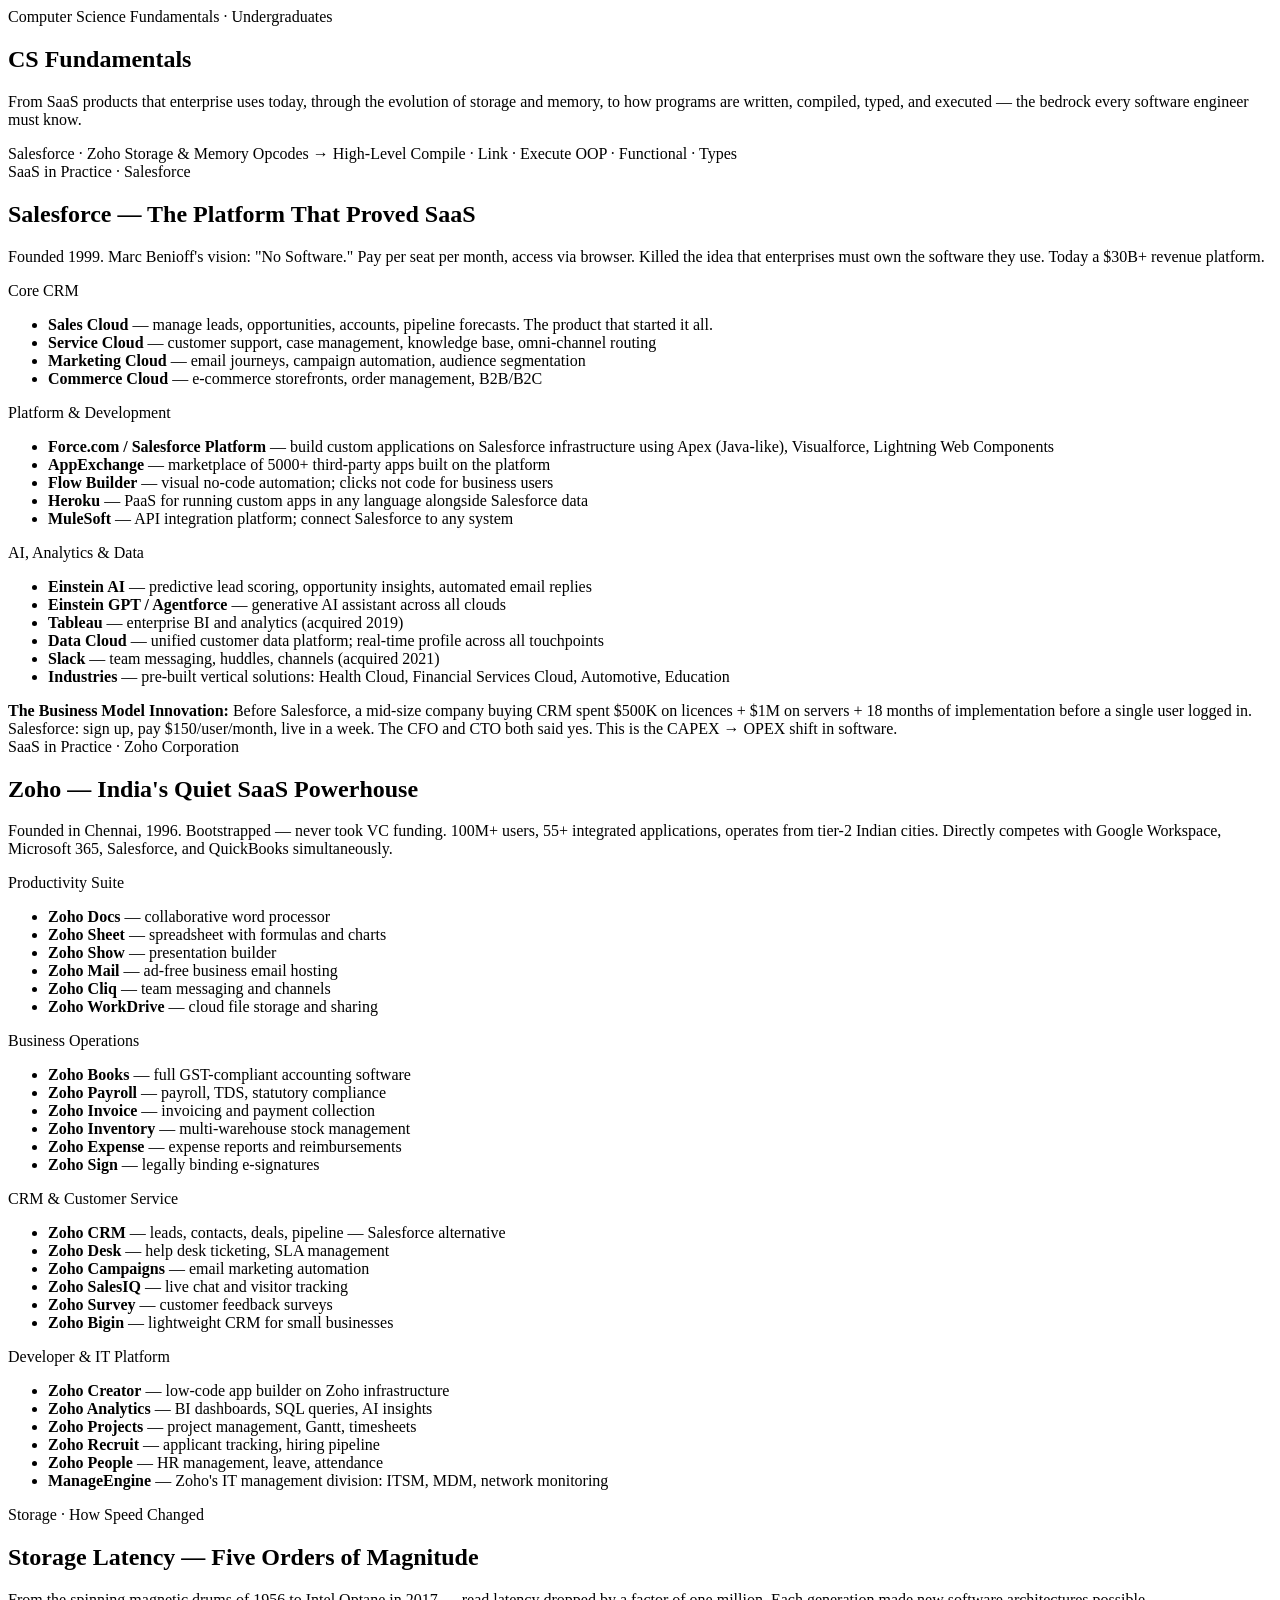
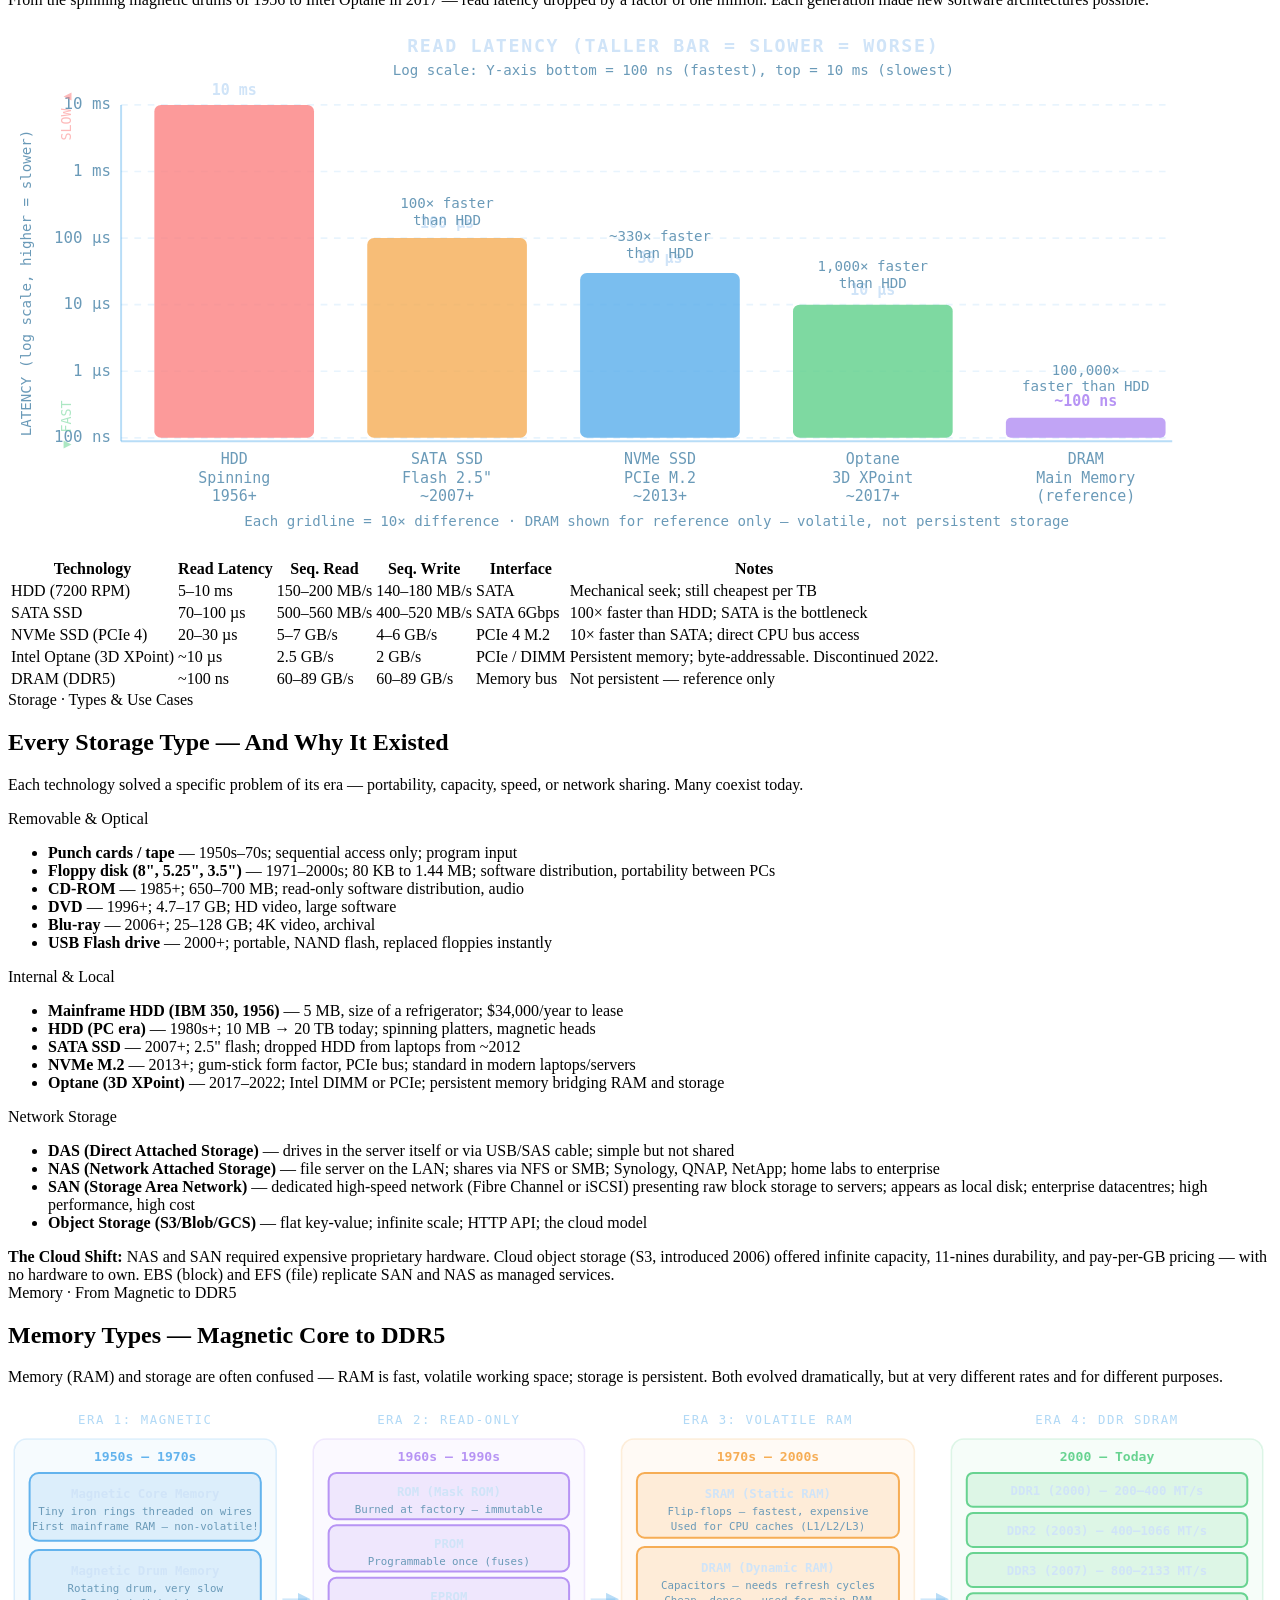
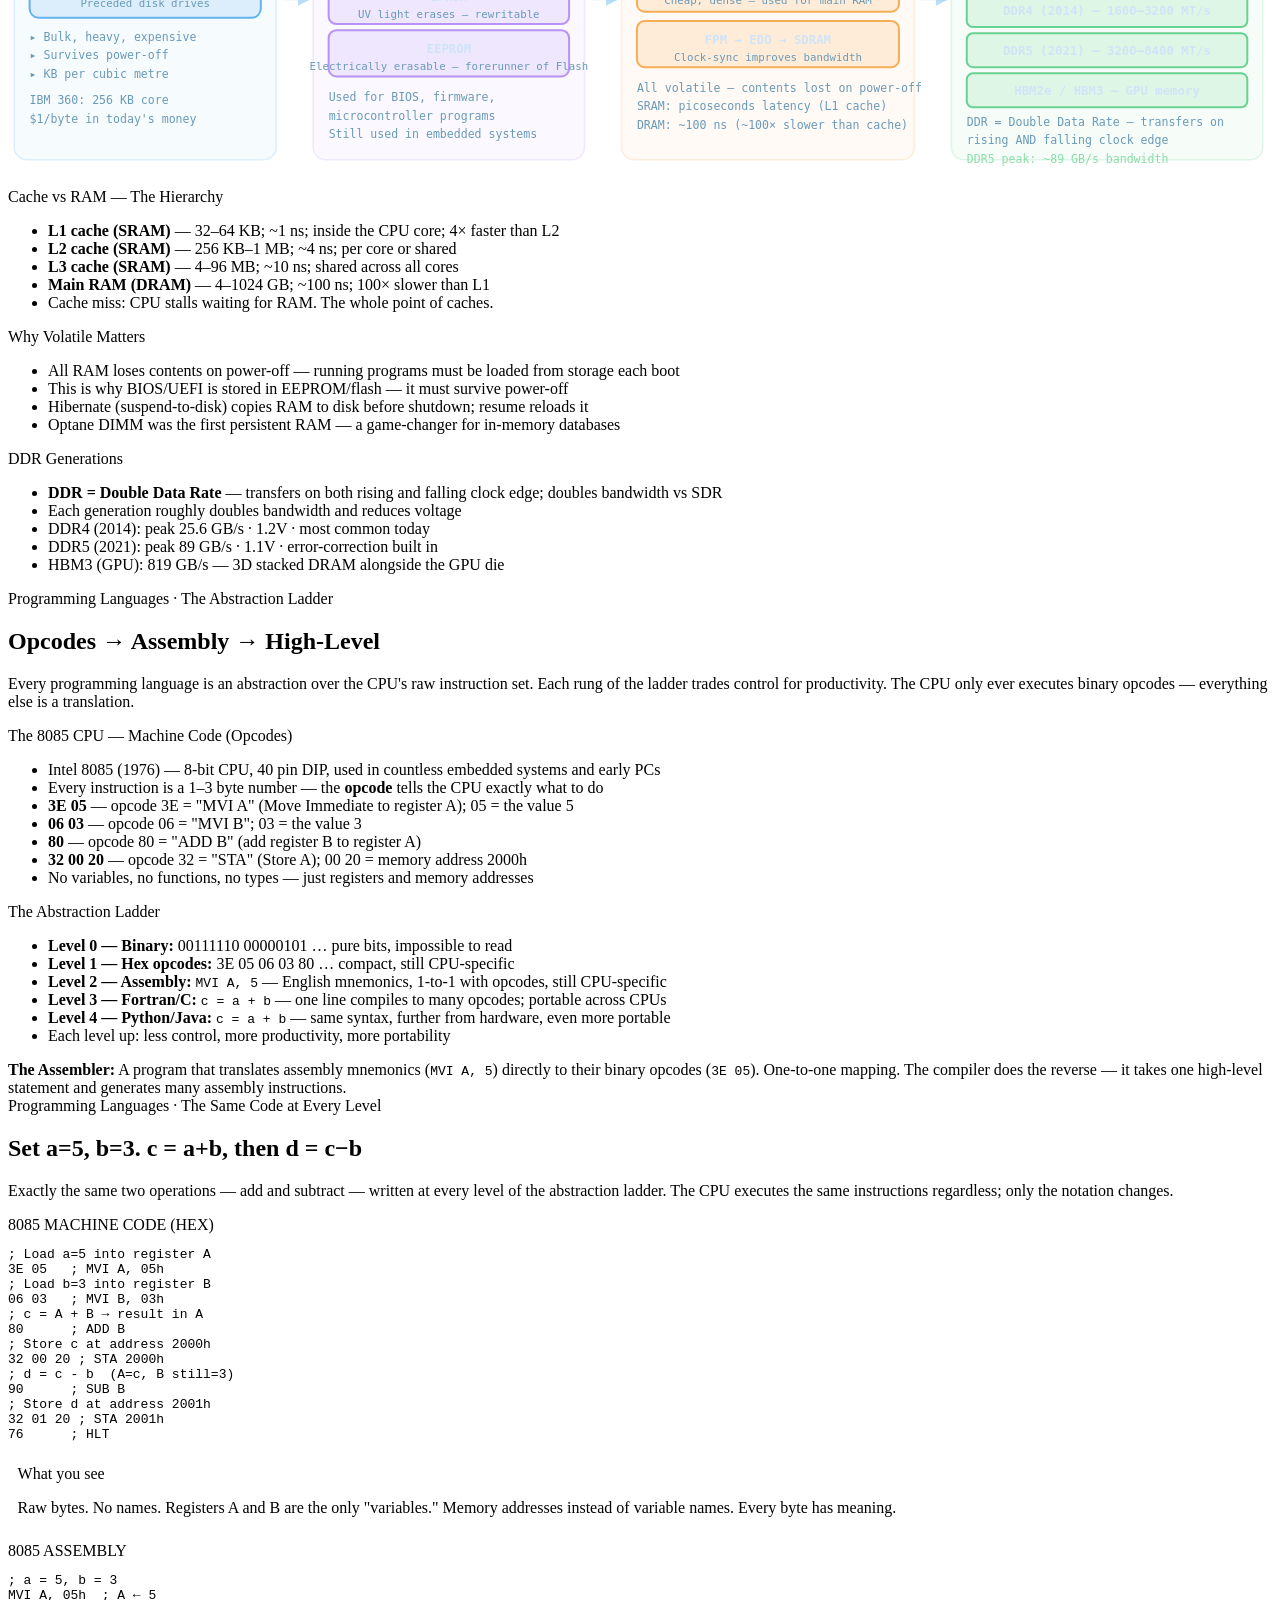
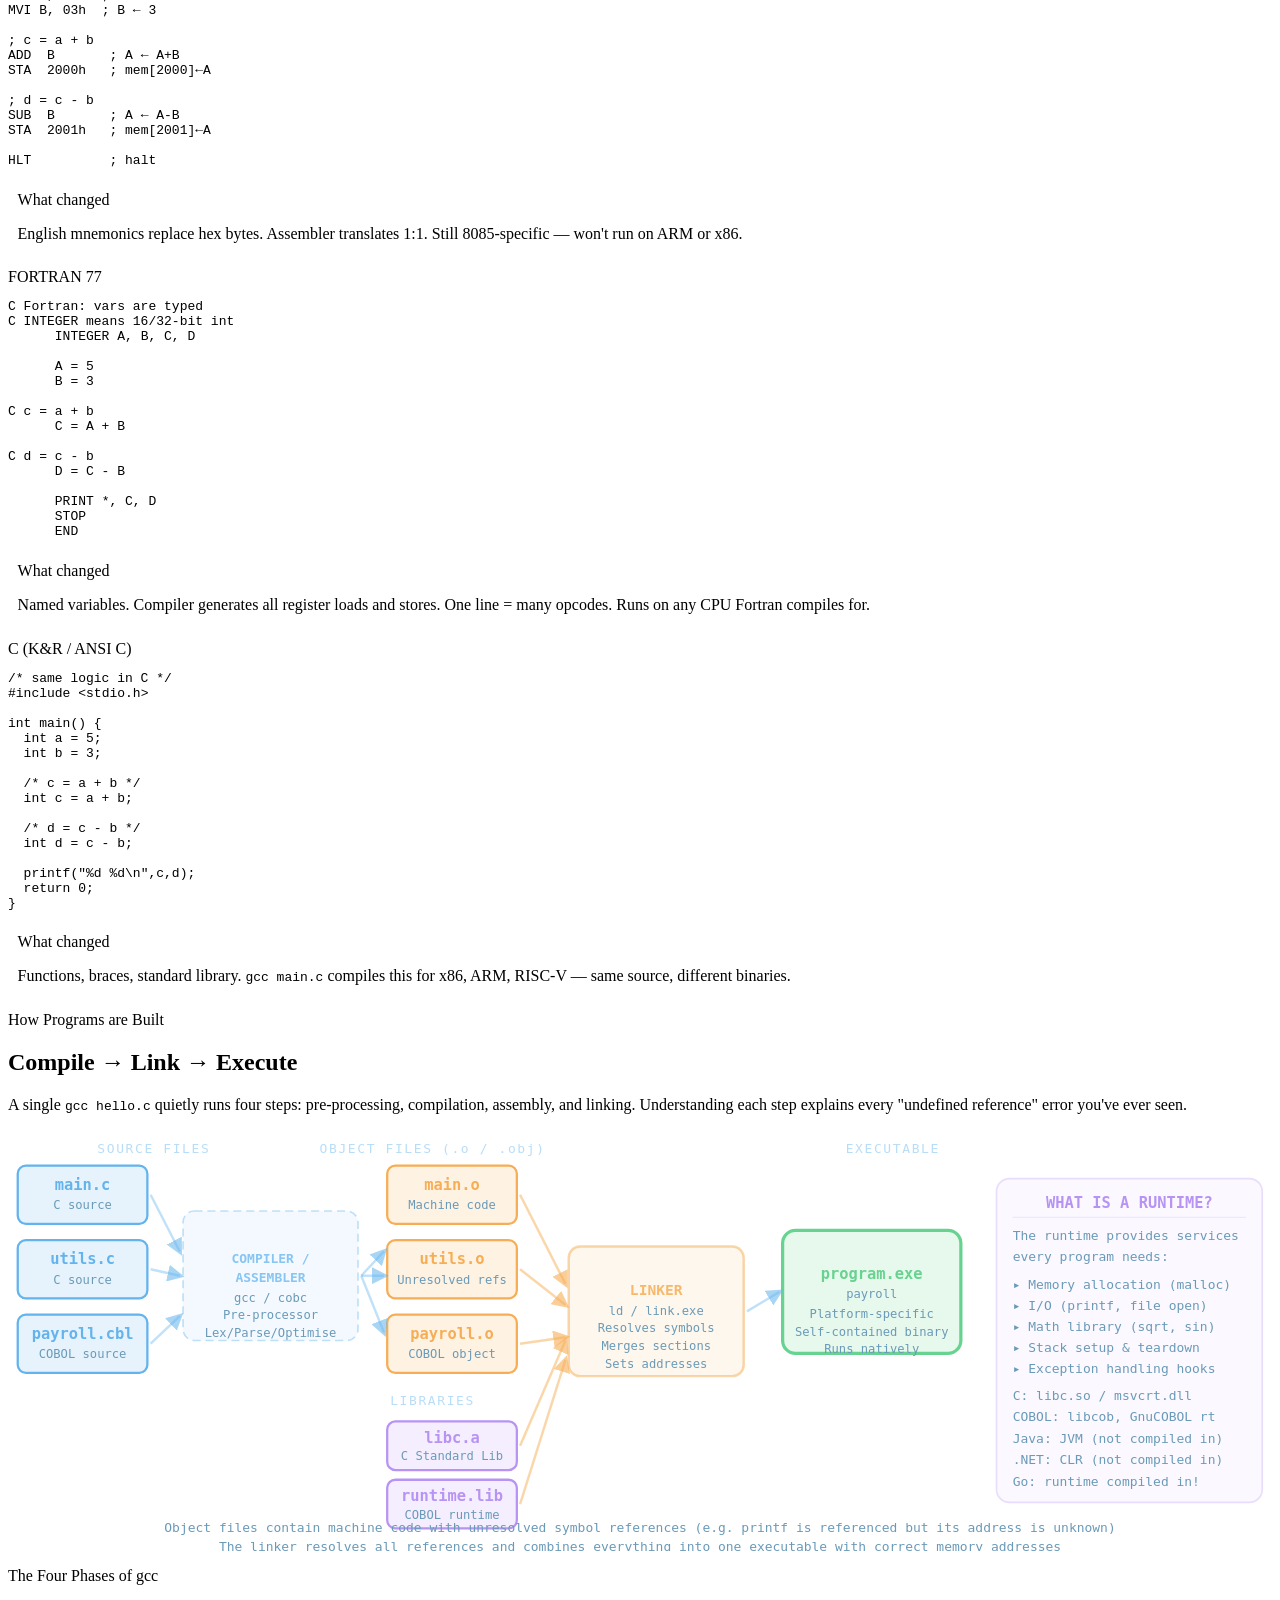
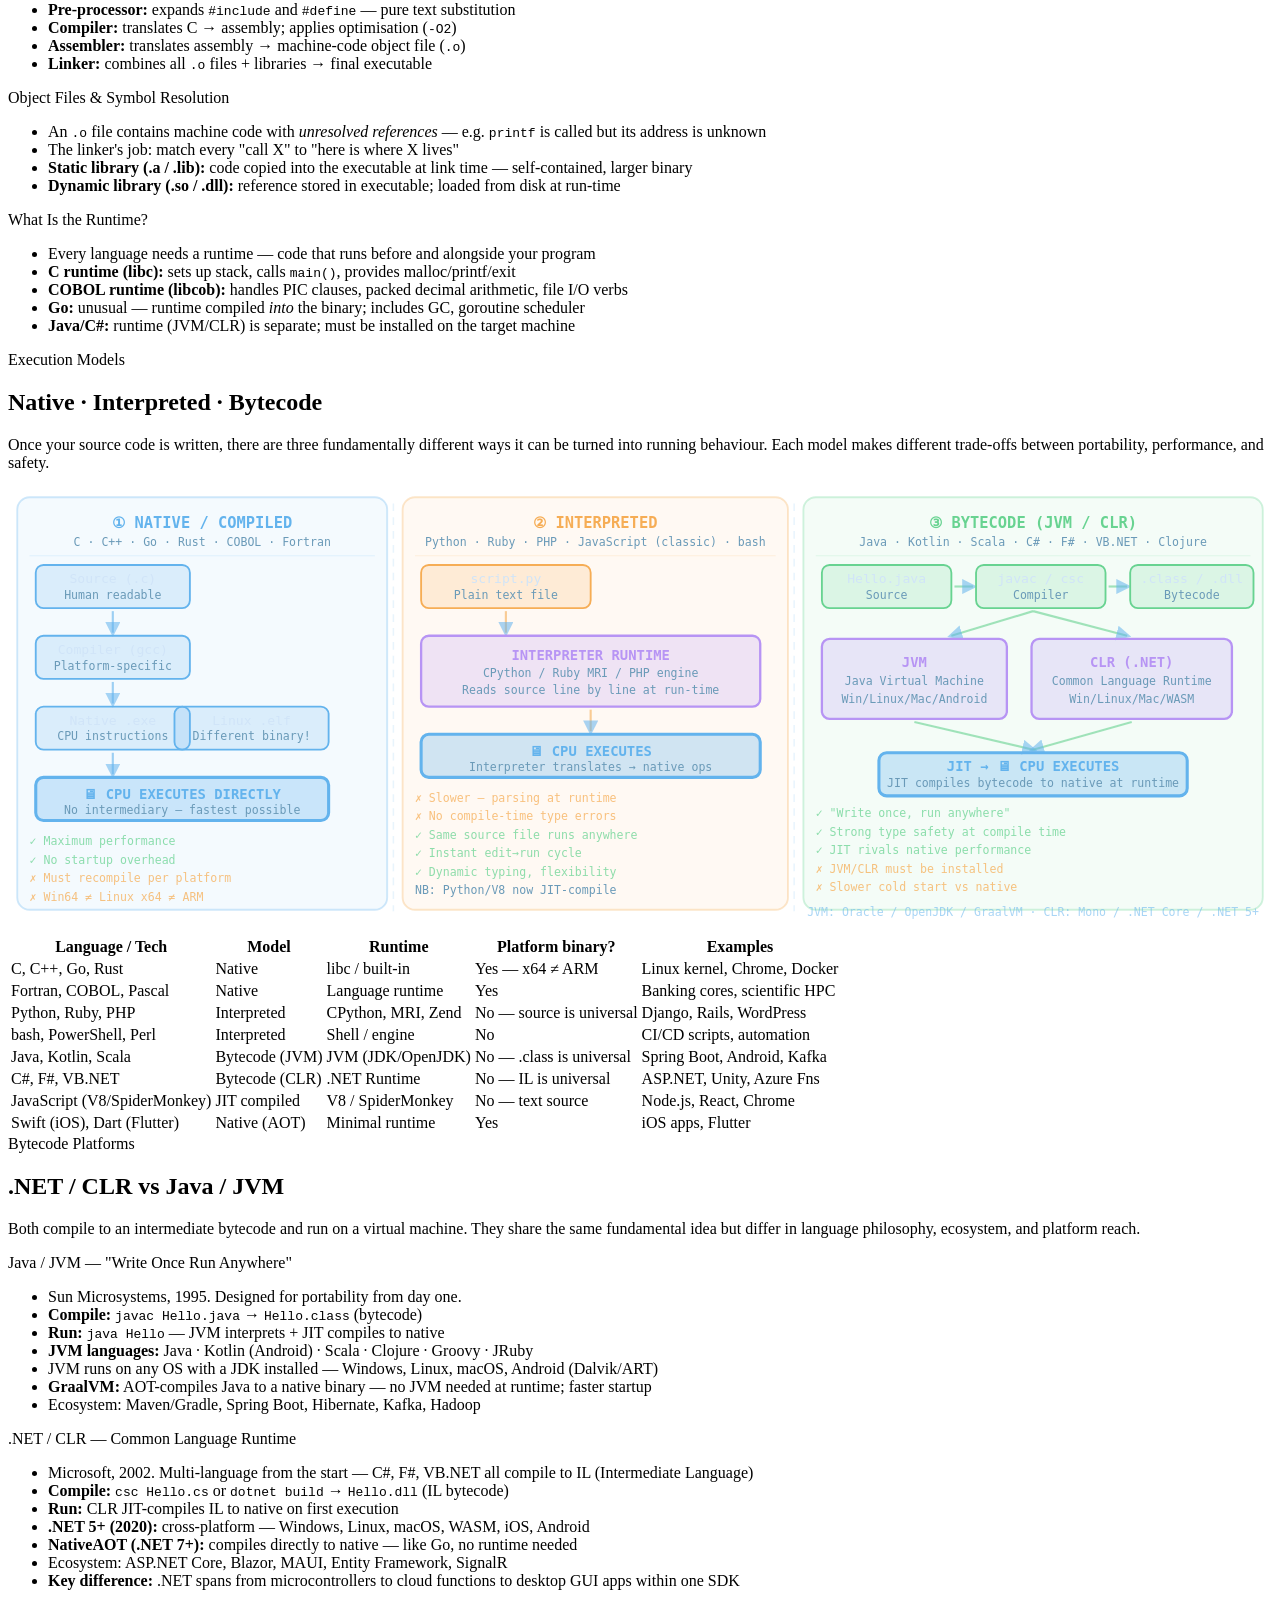
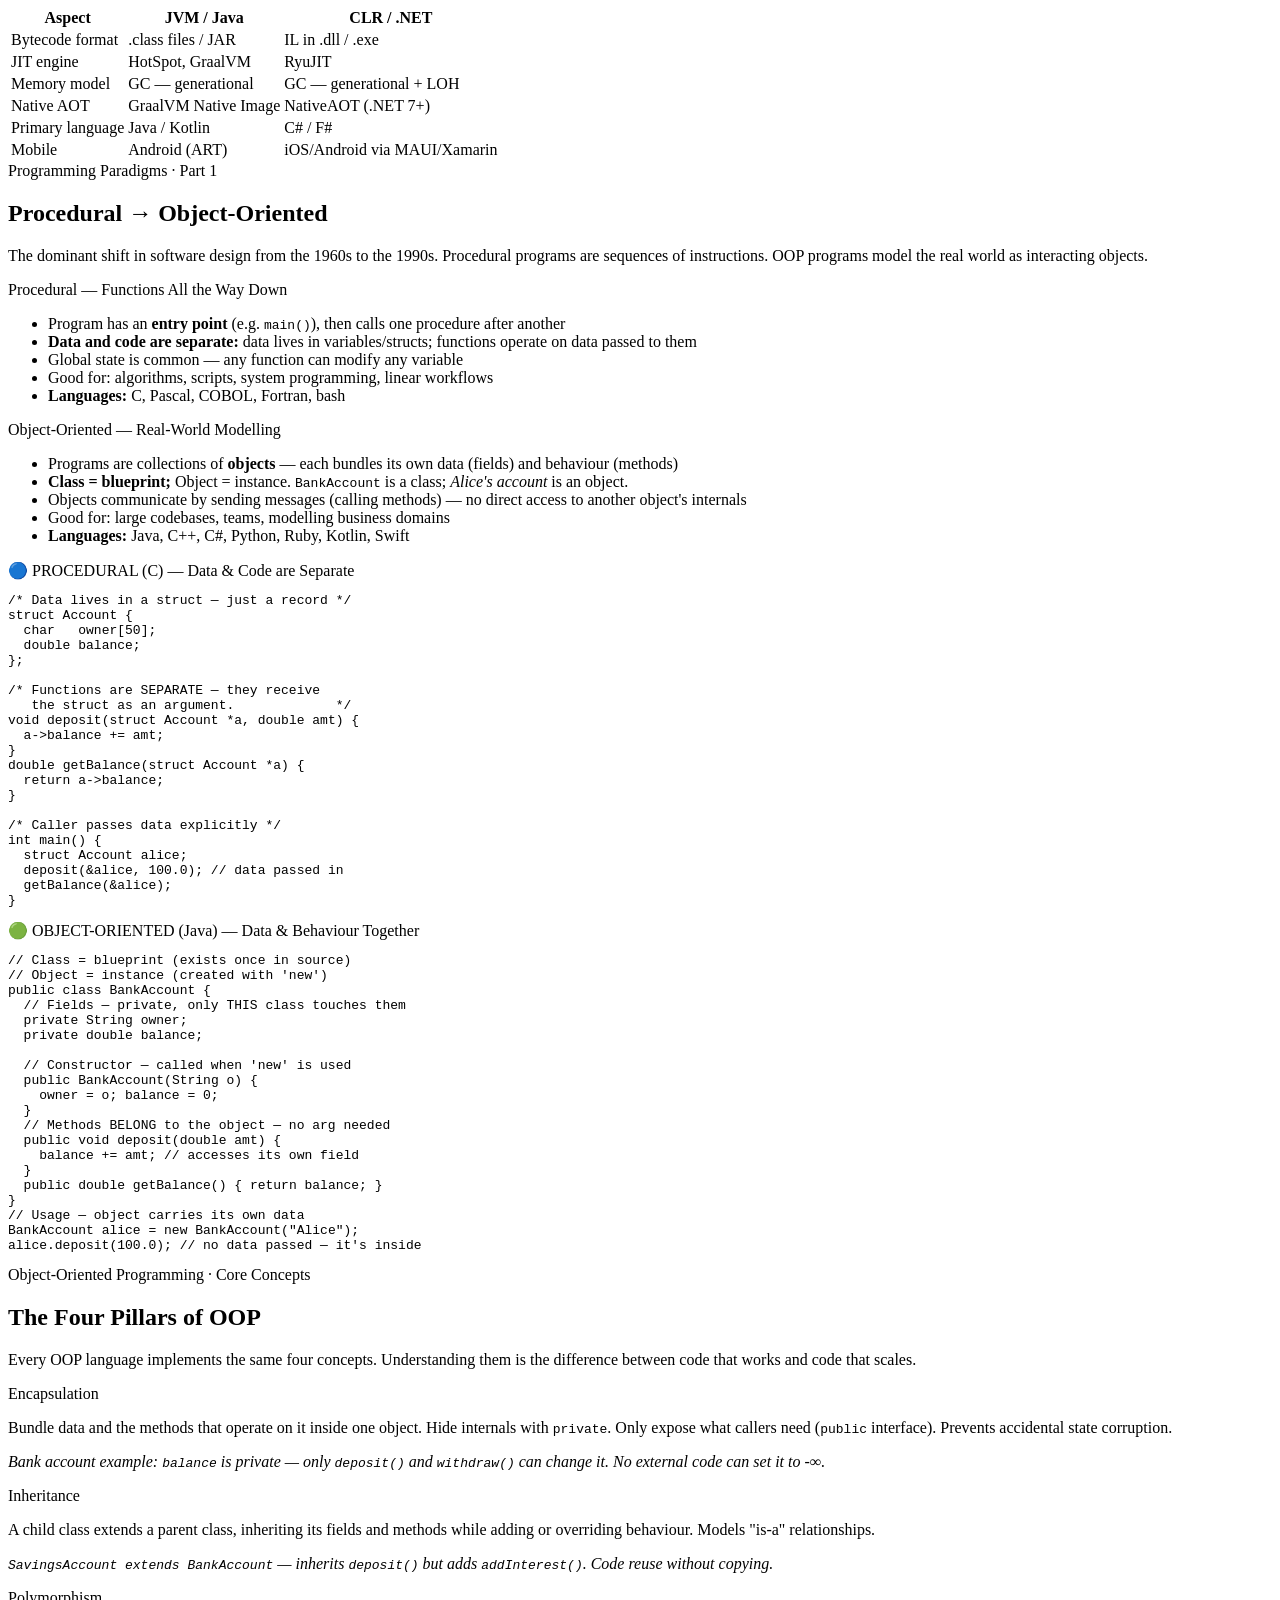
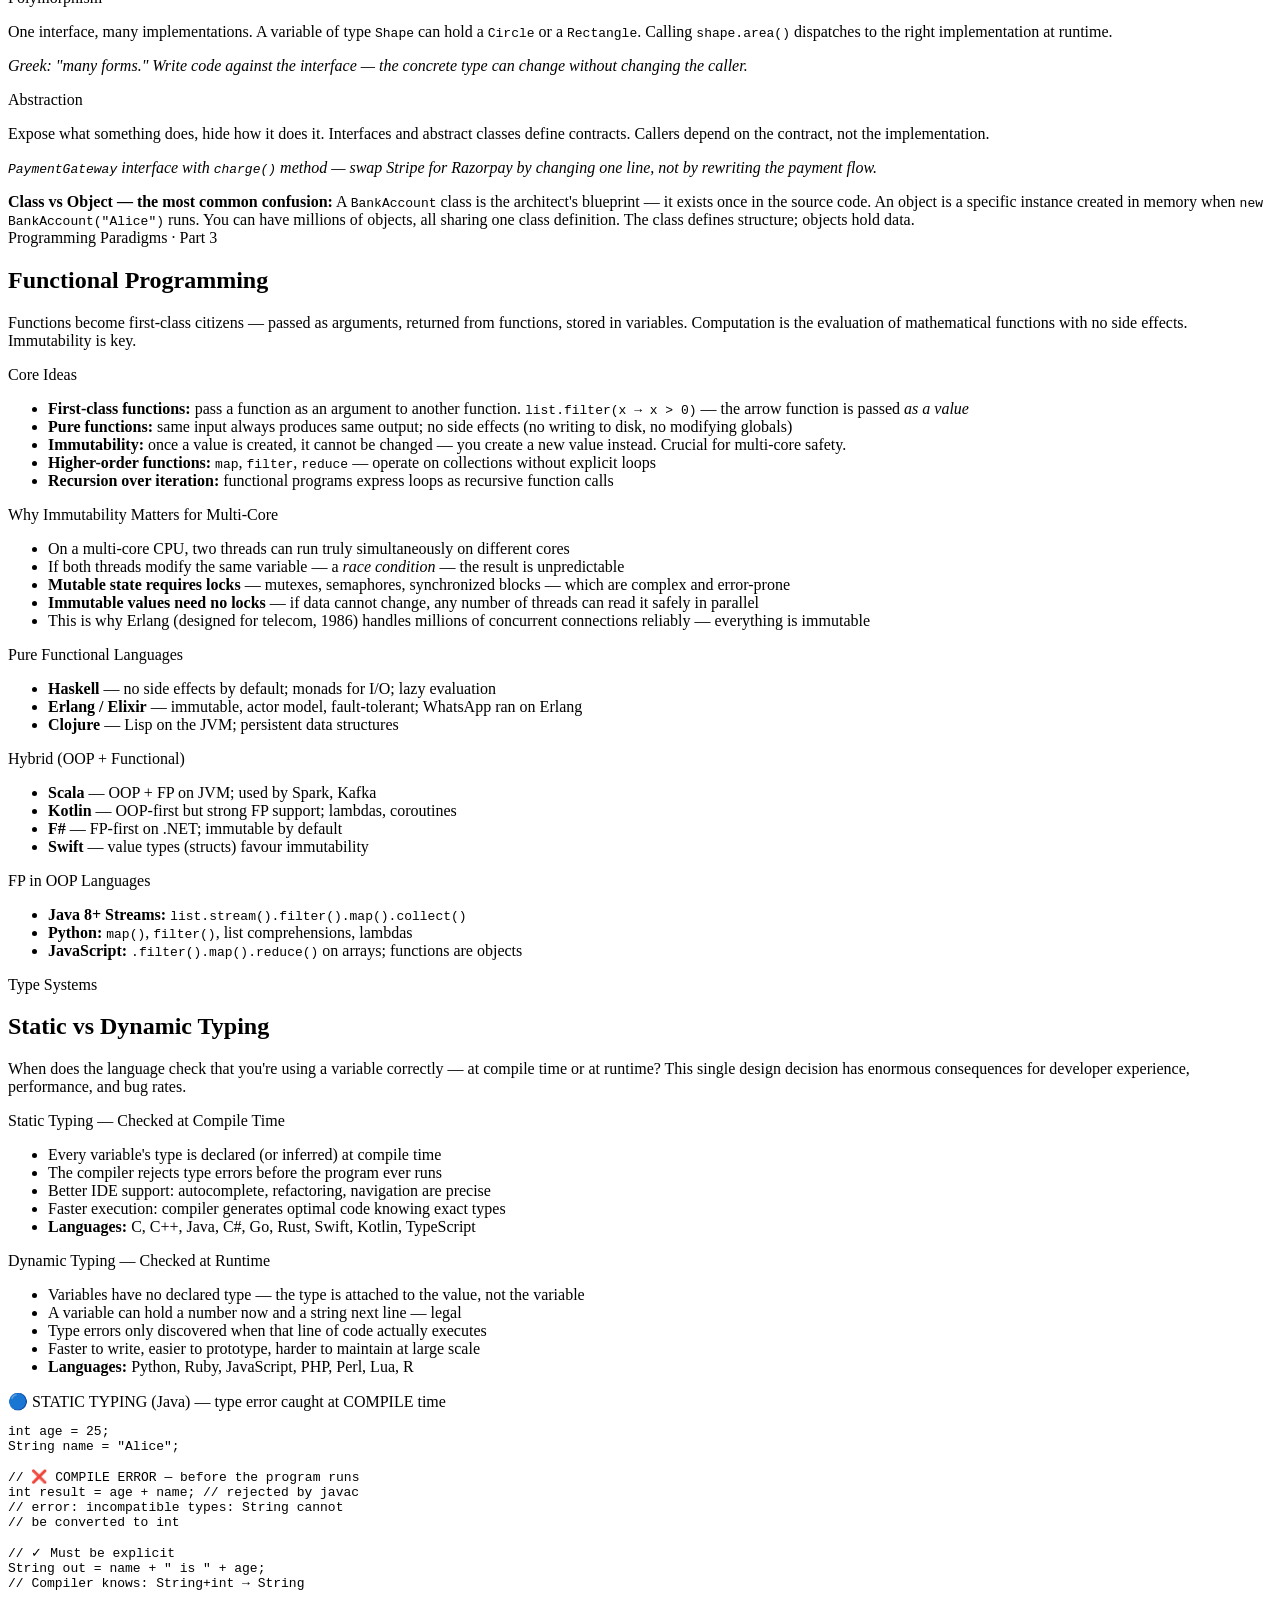
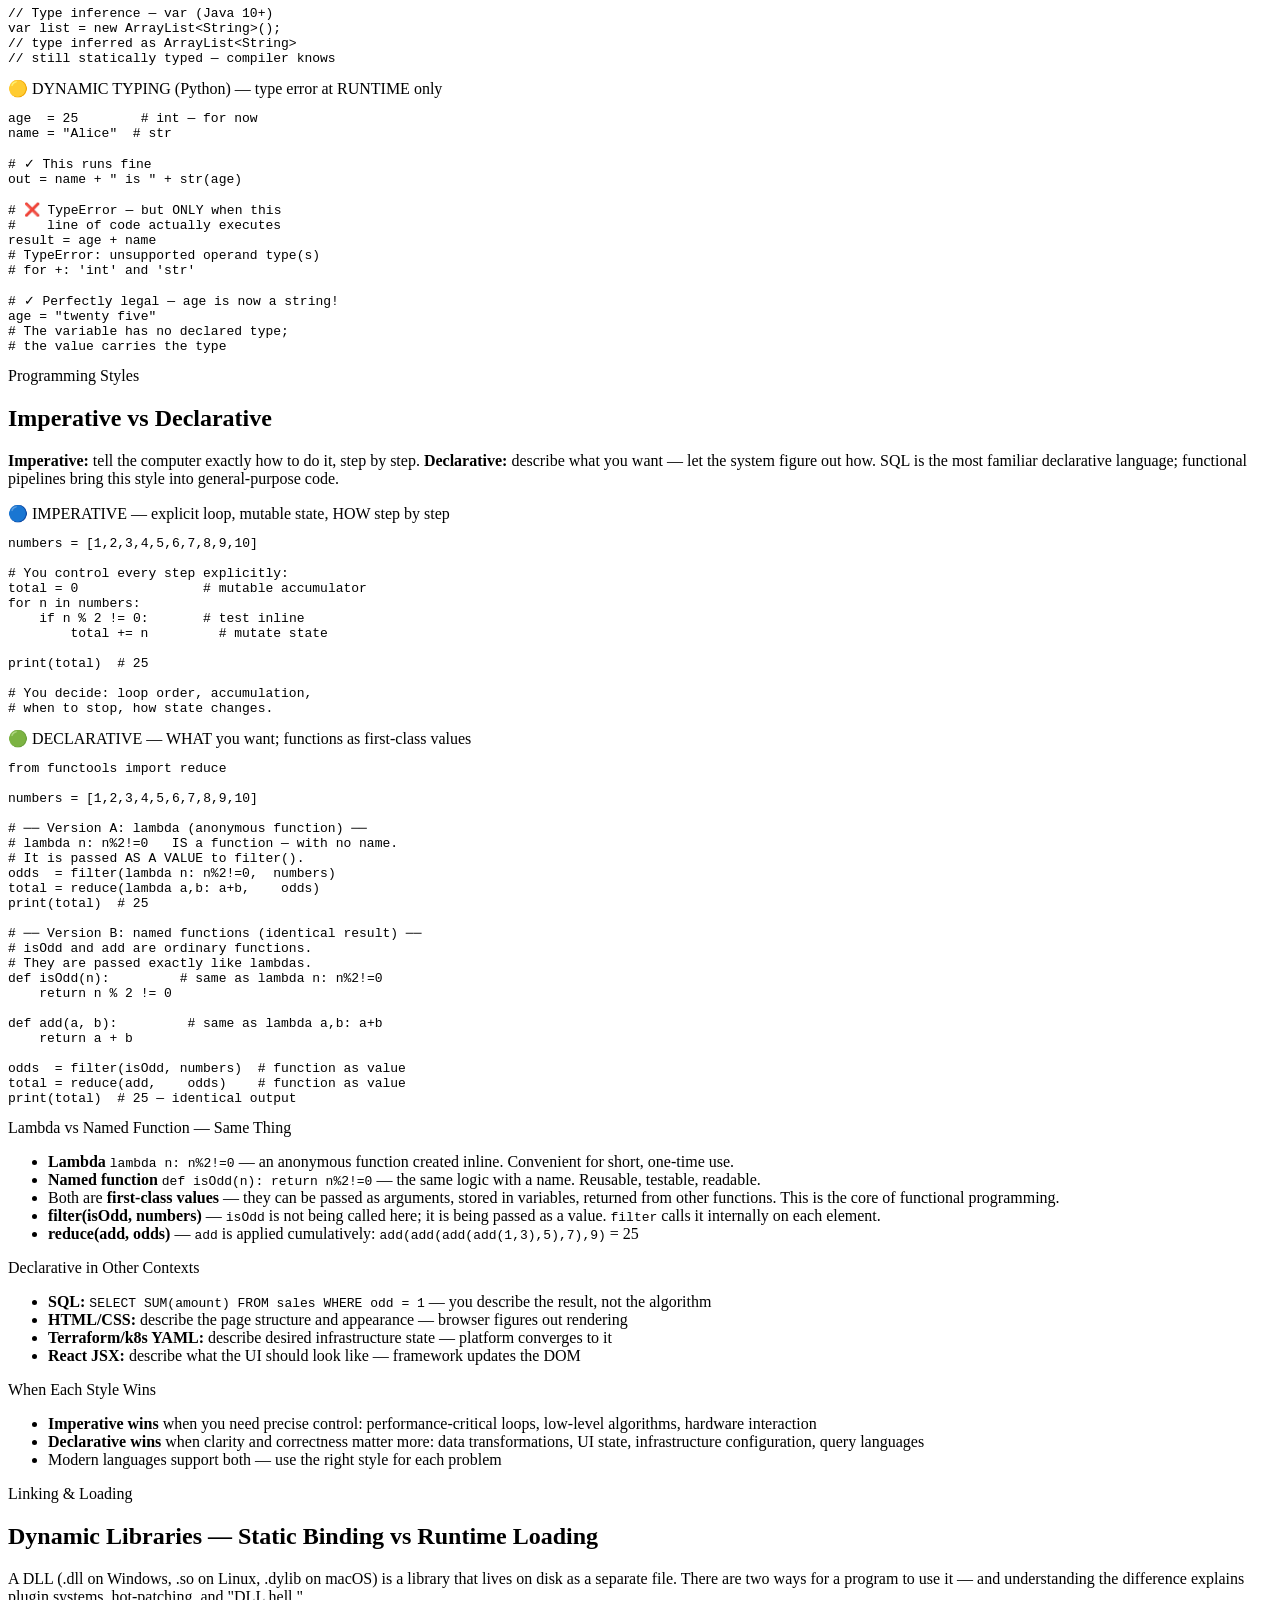
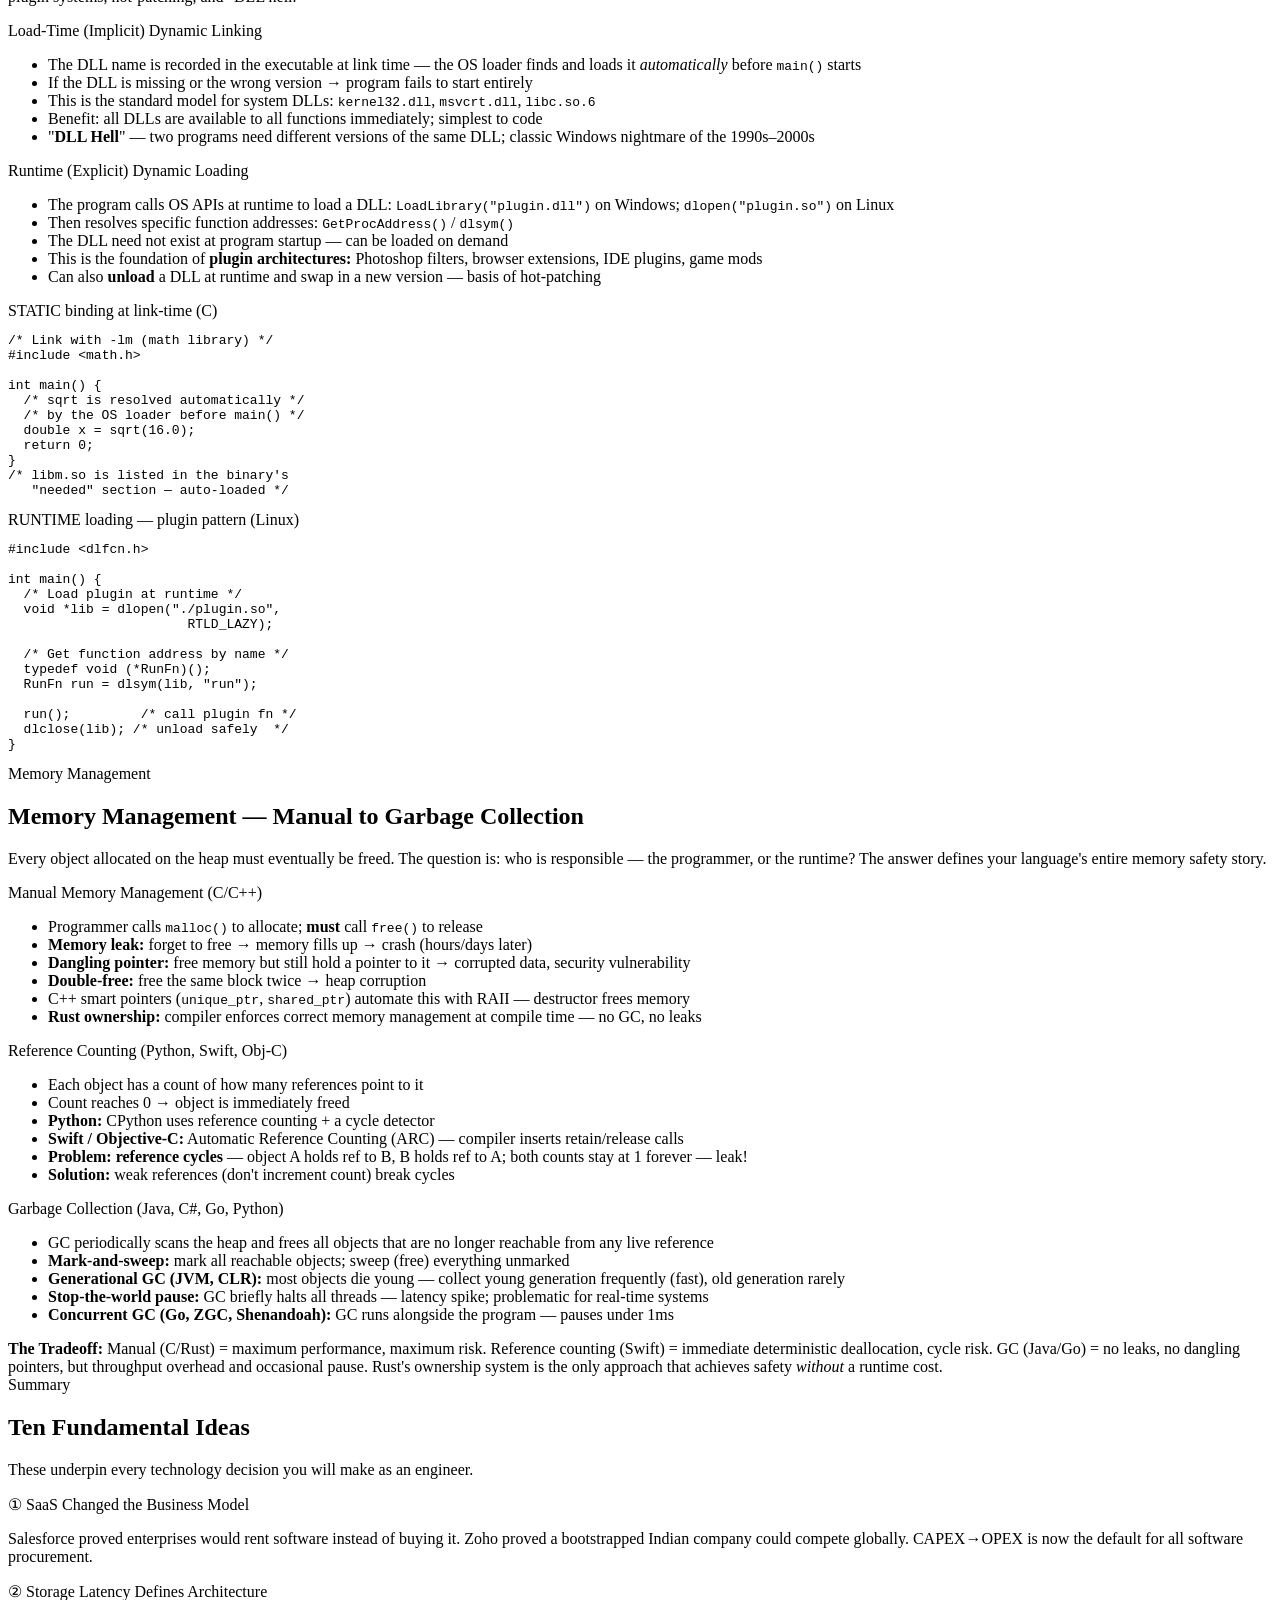
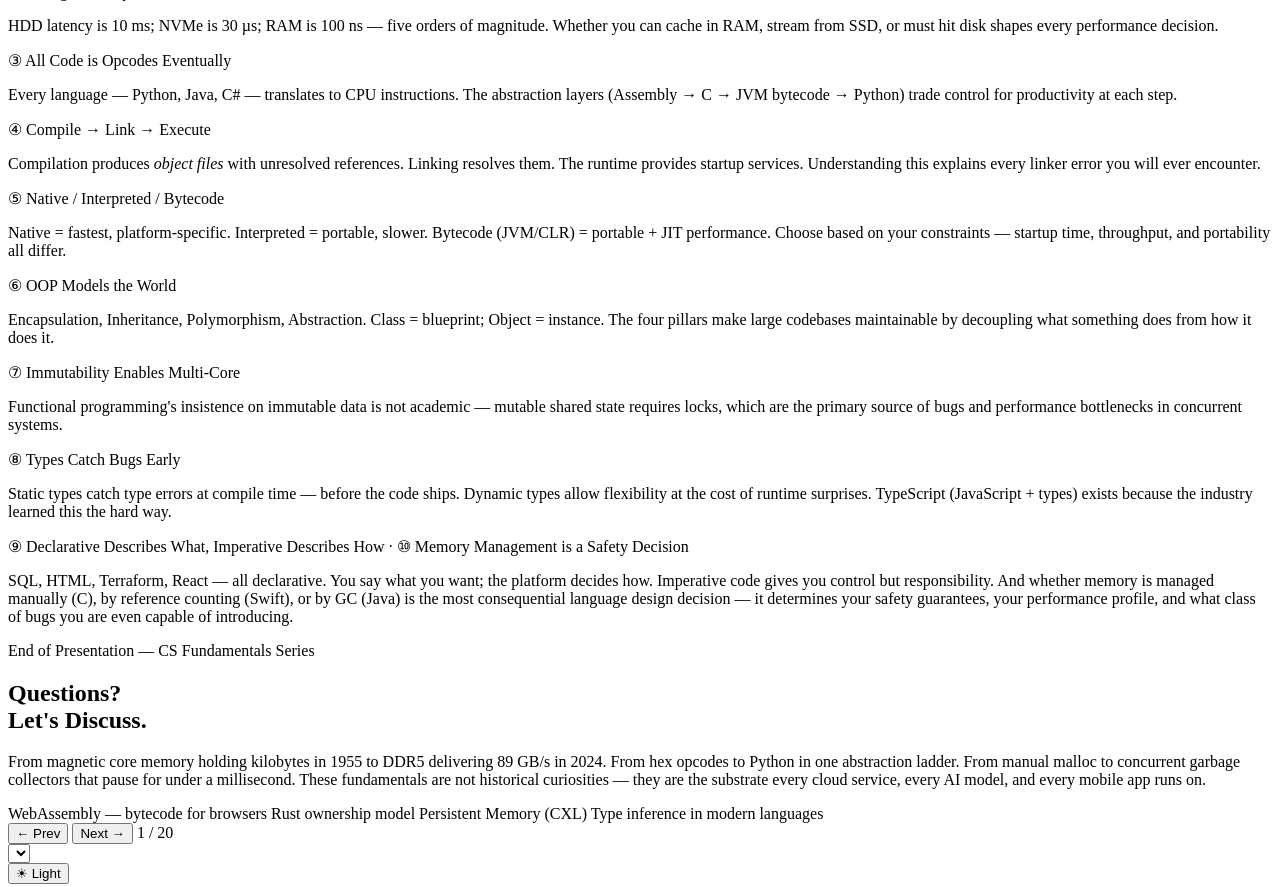
==== assignments/01 - assignments/index.html @ be572ca2 "Assignments for the tutorials These are assignments to be taken up by the students after the first t" ====
<!DOCTYPE html>
<html lang="en" data-theme="dark">
<head>
  <meta charset="UTF-8"/>
  <meta name="viewport" content="width=device-width, initial-scale=1.0"/>
  <title>CS Fundamentals — Software, Storage &amp; Programming Languages</title>
  <link rel="stylesheet" href="../shared/css/deck.css"/>
</head>
<body>

<div id="prog" style="width:0%"></div>
<div id="deck">

<!-- ══ SLIDE 1: Cover ══════════════════════════════════════════ -->
<section class="slide cover" data-title="CS Fundamentals">
  <div class="cov-grid"></div>
  <div class="cov-glow"></div>
  <div class="cov-content">
    <div class="cov-kicker">Computer Science Fundamentals · Undergraduates</div>
    <h1 class="cov-h1">CS <span class="hi">Fundamentals</span></h1>
    <p class="cov-desc">From SaaS products that enterprise uses today, through the evolution of storage and memory, to how programs are written, compiled, typed, and executed — the bedrock every software engineer must know.</p>
    <div class="chips">
      <span class="chip ca">Salesforce · Zoho</span>
      <span class="chip">Storage &amp; Memory</span>
      <span class="chip cg">Opcodes → High-Level</span>
      <span class="chip cp">Compile · Link · Execute</span>
      <span class="chip ca">OOP · Functional · Types</span>
    </div>
  </div>
</section>

<!-- ══ SLIDE 2: Salesforce ═════════════════════════════════════ -->
<section class="slide" data-title="Salesforce — SaaS Pioneer">
  <div class="s-era">SaaS in Practice · Salesforce</div>
  <h2 class="s-title"><span class="hi2">Salesforce</span> — The Platform That Proved SaaS</h2>
  <p class="s-sub">Founded 1999. Marc Benioff's vision: "No Software." Pay per seat per month, access via browser. Killed the idea that enterprises must own the software they use. Today a $30B+ revenue platform.</p>

  <div class="g g3" style="margin-bottom:0.7rem;">
    <div class="card c-amber">
      <div class="card-hd">Core CRM</div>
      <ul>
        <li><strong>Sales Cloud</strong> — manage leads, opportunities, accounts, pipeline forecasts. The product that started it all.</li>
        <li><strong>Service Cloud</strong> — customer support, case management, knowledge base, omni-channel routing</li>
        <li><strong>Marketing Cloud</strong> — email journeys, campaign automation, audience segmentation</li>
        <li><strong>Commerce Cloud</strong> — e-commerce storefronts, order management, B2B/B2C</li>
      </ul>
    </div>
    <div class="card">
      <div class="card-hd">Platform &amp; Development</div>
      <ul>
        <li><strong>Force.com / Salesforce Platform</strong> — build custom applications on Salesforce infrastructure using Apex (Java-like), Visualforce, Lightning Web Components</li>
        <li><strong>AppExchange</strong> — marketplace of 5000+ third-party apps built on the platform</li>
        <li><strong>Flow Builder</strong> — visual no-code automation; clicks not code for business users</li>
        <li><strong>Heroku</strong> — PaaS for running custom apps in any language alongside Salesforce data</li>
        <li><strong>MuleSoft</strong> — API integration platform; connect Salesforce to any system</li>
      </ul>
    </div>
    <div class="card c-green">
      <div class="card-hd">AI, Analytics &amp; Data</div>
      <ul>
        <li><strong>Einstein AI</strong> — predictive lead scoring, opportunity insights, automated email replies</li>
        <li><strong>Einstein GPT / Agentforce</strong> — generative AI assistant across all clouds</li>
        <li><strong>Tableau</strong> — enterprise BI and analytics (acquired 2019)</li>
        <li><strong>Data Cloud</strong> — unified customer data platform; real-time profile across all touchpoints</li>
        <li><strong>Slack</strong> — team messaging, huddles, channels (acquired 2021)</li>
        <li><strong>Industries</strong> — pre-built vertical solutions: Health Cloud, Financial Services Cloud, Automotive, Education</li>
      </ul>
    </div>
  </div>

  <div class="callout ca-amber">
    <strong>The Business Model Innovation:</strong> Before Salesforce, a mid-size company buying CRM spent $500K on licences + $1M on servers + 18 months of implementation before a single user logged in. Salesforce: sign up, pay $150/user/month, live in a week. The CFO and CTO both said yes. This is the CAPEX → OPEX shift in software.
  </div>
</section>

<!-- ══ SLIDE 3: Zoho ═══════════════════════════════════════════ -->
<section class="slide" data-title="Zoho — India's SaaS Giant">
  <div class="s-era">SaaS in Practice · Zoho Corporation</div>
  <h2 class="s-title"><span class="hi3">Zoho</span> — India's Quiet SaaS Powerhouse</h2>
  <p class="s-sub">Founded in Chennai, 1996. Bootstrapped — never took VC funding. 100M+ users, 55+ integrated applications, operates from tier-2 Indian cities. Directly competes with Google Workspace, Microsoft 365, Salesforce, and QuickBooks simultaneously.</p>

  <div class="g g4">
    <div class="card">
      <div class="card-hd">Productivity Suite</div>
      <ul>
        <li><strong>Zoho Docs</strong> — collaborative word processor</li>
        <li><strong>Zoho Sheet</strong> — spreadsheet with formulas and charts</li>
        <li><strong>Zoho Show</strong> — presentation builder</li>
        <li><strong>Zoho Mail</strong> — ad-free business email hosting</li>
        <li><strong>Zoho Cliq</strong> — team messaging and channels</li>
        <li><strong>Zoho WorkDrive</strong> — cloud file storage and sharing</li>
      </ul>
    </div>
    <div class="card c-amber">
      <div class="card-hd">Business Operations</div>
      <ul>
        <li><strong>Zoho Books</strong> — full GST-compliant accounting software</li>
        <li><strong>Zoho Payroll</strong> — payroll, TDS, statutory compliance</li>
        <li><strong>Zoho Invoice</strong> — invoicing and payment collection</li>
        <li><strong>Zoho Inventory</strong> — multi-warehouse stock management</li>
        <li><strong>Zoho Expense</strong> — expense reports and reimbursements</li>
        <li><strong>Zoho Sign</strong> — legally binding e-signatures</li>
      </ul>
    </div>
    <div class="card c-green">
      <div class="card-hd">CRM &amp; Customer Service</div>
      <ul>
        <li><strong>Zoho CRM</strong> — leads, contacts, deals, pipeline — Salesforce alternative</li>
        <li><strong>Zoho Desk</strong> — help desk ticketing, SLA management</li>
        <li><strong>Zoho Campaigns</strong> — email marketing automation</li>
        <li><strong>Zoho SalesIQ</strong> — live chat and visitor tracking</li>
        <li><strong>Zoho Survey</strong> — customer feedback surveys</li>
        <li><strong>Zoho Bigin</strong> — lightweight CRM for small businesses</li>
      </ul>
    </div>
    <div class="card c-purple">
      <div class="card-hd">Developer &amp; IT Platform</div>
      <ul>
        <li><strong>Zoho Creator</strong> — low-code app builder on Zoho infrastructure</li>
        <li><strong>Zoho Analytics</strong> — BI dashboards, SQL queries, AI insights</li>
        <li><strong>Zoho Projects</strong> — project management, Gantt, timesheets</li>
        <li><strong>Zoho Recruit</strong> — applicant tracking, hiring pipeline</li>
        <li><strong>Zoho People</strong> — HR management, leave, attendance</li>
        <li><strong>ManageEngine</strong> — Zoho's IT management division: ITSM, MDM, network monitoring</li>
      </ul>
    </div>
  </div>
</section>

<!-- ══ SLIDE 4: Storage Evolution ═════════════════════════════ -->
<section class="slide" data-title="Storage Evolution — Latency & Throughput">
  <div class="s-era">Storage · How Speed Changed</div>
  <h2 class="s-title">Storage <span class="hi">Latency</span> — Five Orders of Magnitude</h2>
  <p class="s-sub">From the spinning magnetic drums of 1956 to Intel Optane in 2017 — read latency dropped by a factor of one million. Each generation made new software architectures possible.</p>

  <div class="dbox wide" style="margin-bottom:0.75rem;">
    <img src="images/storage-latency.svg" alt="Bar chart comparing read latency across HDD, SATA SSD, NVMe SSD, Optane, and DRAM on a log scale"/>
  </div>

  <div class="table-wrap">
    <table class="cmp-table">
      <thead>
        <tr><th>Technology</th><th>Read Latency</th><th>Seq. Read</th><th>Seq. Write</th><th>Interface</th><th>Notes</th></tr>
      </thead>
      <tbody>
        <tr><td>HDD (7200 RPM)</td><td><span class="bad">5–10 ms</span></td><td>150–200 MB/s</td><td>140–180 MB/s</td><td>SATA</td><td>Mechanical seek; still cheapest per TB</td></tr>
        <tr><td>SATA SSD</td><td><span class="warn">70–100 µs</span></td><td>500–560 MB/s</td><td>400–520 MB/s</td><td>SATA 6Gbps</td><td>100× faster than HDD; SATA is the bottleneck</td></tr>
        <tr><td>NVMe SSD (PCIe 4)</td><td><span class="warn">20–30 µs</span></td><td>5–7 GB/s</td><td>4–6 GB/s</td><td>PCIe 4 M.2</td><td>10× faster than SATA; direct CPU bus access</td></tr>
        <tr><td>Intel Optane (3D XPoint)</td><td><span class="good">~10 µs</span></td><td>2.5 GB/s</td><td>2 GB/s</td><td>PCIe / DIMM</td><td>Persistent memory; byte-addressable. Discontinued 2022.</td></tr>
        <tr><td>DRAM (DDR5)</td><td><span class="good">~100 ns</span></td><td>60–89 GB/s</td><td>60–89 GB/s</td><td>Memory bus</td><td>Not persistent — reference only</td></tr>
      </tbody>
    </table>
  </div>
</section>

<!-- ══ SLIDE 5: Storage Types ═════════════════════════════════ -->
<section class="slide" data-title="Storage Types — Floppy to SAN">
  <div class="s-era">Storage · Types &amp; Use Cases</div>
  <h2 class="s-title">Every <span class="hi2">Storage Type</span> — And Why It Existed</h2>
  <p class="s-sub">Each technology solved a specific problem of its era — portability, capacity, speed, or network sharing. Many coexist today.</p>

  <div class="g g3" style="margin-bottom:0.7rem;">
    <div class="card">
      <div class="card-hd">Removable &amp; Optical</div>
      <ul>
        <li><strong>Punch cards / tape</strong> — 1950s–70s; sequential access only; program input</li>
        <li><strong>Floppy disk (8", 5.25", 3.5")</strong> — 1971–2000s; 80 KB to 1.44 MB; software distribution, portability between PCs</li>
        <li><strong>CD-ROM</strong> — 1985+; 650–700 MB; read-only software distribution, audio</li>
        <li><strong>DVD</strong> — 1996+; 4.7–17 GB; HD video, large software</li>
        <li><strong>Blu-ray</strong> — 2006+; 25–128 GB; 4K video, archival</li>
        <li><strong>USB Flash drive</strong> — 2000+; portable, NAND flash, replaced floppies instantly</li>
      </ul>
    </div>
    <div class="card c-amber">
      <div class="card-hd">Internal &amp; Local</div>
      <ul>
        <li><strong>Mainframe HDD (IBM 350, 1956)</strong> — 5 MB, size of a refrigerator; $34,000/year to lease</li>
        <li><strong>HDD (PC era)</strong> — 1980s+; 10 MB → 20 TB today; spinning platters, magnetic heads</li>
        <li><strong>SATA SSD</strong> — 2007+; 2.5" flash; dropped HDD from laptops from ~2012</li>
        <li><strong>NVMe M.2</strong> — 2013+; gum-stick form factor, PCIe bus; standard in modern laptops/servers</li>
        <li><strong>Optane (3D XPoint)</strong> — 2017–2022; Intel DIMM or PCIe; persistent memory bridging RAM and storage</li>
      </ul>
    </div>
    <div class="card c-green">
      <div class="card-hd">Network Storage</div>
      <ul>
        <li><strong>DAS (Direct Attached Storage)</strong> — drives in the server itself or via USB/SAS cable; simple but not shared</li>
        <li><strong>NAS (Network Attached Storage)</strong> — file server on the LAN; shares via NFS or SMB; Synology, QNAP, NetApp; home labs to enterprise</li>
        <li><strong>SAN (Storage Area Network)</strong> — dedicated high-speed network (Fibre Channel or iSCSI) presenting raw block storage to servers; appears as local disk; enterprise datacentres; high performance, high cost</li>
        <li><strong>Object Storage (S3/Blob/GCS)</strong> — flat key-value; infinite scale; HTTP API; the cloud model</li>
      </ul>
    </div>
  </div>

  <div class="callout">
    <strong>The Cloud Shift:</strong> NAS and SAN required expensive proprietary hardware. Cloud object storage (S3, introduced 2006) offered infinite capacity, 11-nines durability, and pay-per-GB pricing — with no hardware to own. EBS (block) and EFS (file) replicate SAN and NAS as managed services.
  </div>
</section>

<!-- ══ SLIDE 6: Memory Types ══════════════════════════════════ -->
<section class="slide" data-title="Memory Types — Core to DDR5">
  <div class="s-era">Memory · From Magnetic to DDR5</div>
  <h2 class="s-title">Memory Types — <span class="hi3">Magnetic Core to DDR5</span></h2>
  <p class="s-sub">Memory (RAM) and storage are often confused — RAM is fast, volatile working space; storage is persistent. Both evolved dramatically, but at very different rates and for different purposes.</p>

  <div class="dbox wide" style="margin-bottom:0.75rem;">
    <img src="images/memory-types.svg" alt="Memory evolution from magnetic core through ROM/PROM/EPROM/EEPROM through SRAM/DRAM to DDR1–DDR5"/>
  </div>

  <div class="g g3">
    <div class="card">
      <div class="card-hd">Cache vs RAM — The Hierarchy</div>
      <ul>
        <li><strong>L1 cache (SRAM)</strong> — 32–64 KB; ~1 ns; inside the CPU core; 4× faster than L2</li>
        <li><strong>L2 cache (SRAM)</strong> — 256 KB–1 MB; ~4 ns; per core or shared</li>
        <li><strong>L3 cache (SRAM)</strong> — 4–96 MB; ~10 ns; shared across all cores</li>
        <li><strong>Main RAM (DRAM)</strong> — 4–1024 GB; ~100 ns; 100× slower than L1</li>
        <li>Cache miss: CPU stalls waiting for RAM. The whole point of caches.</li>
      </ul>
    </div>
    <div class="card c-amber">
      <div class="card-hd">Why Volatile Matters</div>
      <ul>
        <li>All RAM loses contents on power-off — running programs must be loaded from storage each boot</li>
        <li>This is why BIOS/UEFI is stored in EEPROM/flash — it must survive power-off</li>
        <li>Hibernate (suspend-to-disk) copies RAM to disk before shutdown; resume reloads it</li>
        <li>Optane DIMM was the first persistent RAM — a game-changer for in-memory databases</li>
      </ul>
    </div>
    <div class="card c-green">
      <div class="card-hd">DDR Generations</div>
      <ul>
        <li><strong>DDR = Double Data Rate</strong> — transfers on both rising and falling clock edge; doubles bandwidth vs SDR</li>
        <li>Each generation roughly doubles bandwidth and reduces voltage</li>
        <li>DDR4 (2014): peak 25.6 GB/s · 1.2V · most common today</li>
        <li>DDR5 (2021): peak 89 GB/s · 1.1V · error-correction built in</li>
        <li>HBM3 (GPU): 819 GB/s — 3D stacked DRAM alongside the GPU die</li>
      </ul>
    </div>
  </div>
</section>

<!-- ══ SLIDE 7: Opcode → Assembly → High Level ════════════════ -->
<section class="slide" data-title="Opcodes → Assembly → High-Level Languages">
  <div class="s-era">Programming Languages · The Abstraction Ladder</div>
  <h2 class="s-title">Opcodes → Assembly → <span class="hi">High-Level</span></h2>
  <p class="s-sub">Every programming language is an abstraction over the CPU's raw instruction set. Each rung of the ladder trades control for productivity. The CPU only ever executes binary opcodes — everything else is a translation.</p>

  <div class="g g2" style="margin-bottom:0.75rem;">
    <div class="card">
      <div class="card-hd">The 8085 CPU — Machine Code (Opcodes)</div>
      <ul>
        <li>Intel 8085 (1976) — 8-bit CPU, 40 pin DIP, used in countless embedded systems and early PCs</li>
        <li>Every instruction is a 1–3 byte number — the <strong>opcode</strong> tells the CPU exactly what to do</li>
        <li><strong>3E 05</strong> — opcode 3E = "MVI A" (Move Immediate to register A); 05 = the value 5</li>
        <li><strong>06 03</strong> — opcode 06 = "MVI B"; 03 = the value 3</li>
        <li><strong>80</strong> — opcode 80 = "ADD B" (add register B to register A)</li>
        <li><strong>32 00 20</strong> — opcode 32 = "STA" (Store A); 00 20 = memory address 2000h</li>
        <li>No variables, no functions, no types — just registers and memory addresses</li>
      </ul>
    </div>
    <div class="card c-amber">
      <div class="card-hd">The Abstraction Ladder</div>
      <ul>
        <li><strong>Level 0 — Binary:</strong> 00111110 00000101 … pure bits, impossible to read</li>
        <li><strong>Level 1 — Hex opcodes:</strong> 3E 05 06 03 80 … compact, still CPU-specific</li>
        <li><strong>Level 2 — Assembly:</strong> <code>MVI A, 5</code> — English mnemonics, 1-to-1 with opcodes, still CPU-specific</li>
        <li><strong>Level 3 — Fortran/C:</strong> <code>c = a + b</code> — one line compiles to many opcodes; portable across CPUs</li>
        <li><strong>Level 4 — Python/Java:</strong> <code>c = a + b</code> — same syntax, further from hardware, even more portable</li>
        <li>Each level up: less control, more productivity, more portability</li>
      </ul>
    </div>
  </div>

  <div class="callout ca-amber">
    <strong>The Assembler:</strong> A program that translates assembly mnemonics (<code>MVI A, 5</code>) directly to their binary opcodes (<code>3E 05</code>). One-to-one mapping. The compiler does the reverse — it takes one high-level statement and generates many assembly instructions.
  </div>
</section>

<!-- ══ SLIDE 8: Same Code — 4 Languages ═══════════════════════ -->
<section class="slide" data-title="One Operation — Four Languages">
  <div class="s-era">Programming Languages · The Same Code at Every Level</div>
  <h2 class="s-title">Set a=5, b=3. <span class="hi2">c = a+b</span>, then <span class="hi3">d = c−b</span></h2>
  <p class="s-sub">Exactly the same two operations — add and subtract — written at every level of the abstraction ladder. The CPU executes the same instructions regardless; only the notation changes.</p>

  <div class="code-grid cg4">
    <div>
      <div class="code-block">
        <span class="code-label">8085 MACHINE CODE (HEX)</span>
        <pre><code><span class="tok-cm">; Load a=5 into register A</span>
<span class="tok-num">3E 05</span>   <span class="tok-cm">; MVI A, 05h</span>
<span class="tok-cm">; Load b=3 into register B</span>
<span class="tok-num">06 03</span>   <span class="tok-cm">; MVI B, 03h</span>
<span class="tok-cm">; c = A + B → result in A</span>
<span class="tok-num">80</span>      <span class="tok-cm">; ADD B</span>
<span class="tok-cm">; Store c at address 2000h</span>
<span class="tok-num">32 00 20</span> <span class="tok-cm">; STA 2000h</span>
<span class="tok-cm">; d = c - b  (A=c, B still=3)</span>
<span class="tok-num">90</span>      <span class="tok-cm">; SUB B</span>
<span class="tok-cm">; Store d at address 2001h</span>
<span class="tok-num">32 01 20</span> <span class="tok-cm">; STA 2001h</span>
<span class="tok-num">76</span>      <span class="tok-cm">; HLT</span></code></pre>
      </div>
      <div class="card" style="margin-top:0.5rem; padding:0.6rem;">
        <div class="card-hd">What you see</div>
        <p>Raw bytes. No names. Registers A and B are the only "variables." Memory addresses instead of variable names. Every byte has meaning.</p>
      </div>
    </div>

    <div>
      <div class="code-block">
        <span class="code-label cl-amber">8085 ASSEMBLY</span>
        <pre><code><span class="tok-cm">; a = 5, b = 3</span>
<span class="tok-kw">MVI</span> <span class="tok-fn">A</span>, <span class="tok-num">05h</span>  <span class="tok-cm">; A ← 5</span>
<span class="tok-kw">MVI</span> <span class="tok-fn">B</span>, <span class="tok-num">03h</span>  <span class="tok-cm">; B ← 3</span>

<span class="tok-cm">; c = a + b</span>
<span class="tok-kw">ADD</span>  <span class="tok-fn">B</span>       <span class="tok-cm">; A ← A+B</span>
<span class="tok-kw">STA</span>  <span class="tok-num">2000h</span>   <span class="tok-cm">; mem[2000]←A</span>

<span class="tok-cm">; d = c - b</span>
<span class="tok-kw">SUB</span>  <span class="tok-fn">B</span>       <span class="tok-cm">; A ← A-B</span>
<span class="tok-kw">STA</span>  <span class="tok-num">2001h</span>   <span class="tok-cm">; mem[2001]←A</span>

<span class="tok-kw">HLT</span>          <span class="tok-cm">; halt</span></code></pre>
      </div>
      <div class="card c-amber" style="margin-top:0.5rem; padding:0.6rem;">
        <div class="card-hd">What changed</div>
        <p>English mnemonics replace hex bytes. Assembler translates 1:1. Still 8085-specific — won't run on ARM or x86.</p>
      </div>
    </div>

    <div>
      <div class="code-block">
        <span class="code-label cl-green">FORTRAN 77</span>
        <pre><code><span class="tok-cm">C Fortran: vars are typed</span>
<span class="tok-cm">C INTEGER means 16/32-bit int</span>
      <span class="tok-ty">INTEGER</span> A, B, C, D

      A = <span class="tok-num">5</span>
      B = <span class="tok-num">3</span>

<span class="tok-cm">C c = a + b</span>
      C = A + B

<span class="tok-cm">C d = c - b</span>
      D = C - B

      <span class="tok-kw">PRINT</span> *, C, D
      <span class="tok-kw">STOP</span>
      <span class="tok-kw">END</span></code></pre>
      </div>
      <div class="card c-green" style="margin-top:0.5rem; padding:0.6rem;">
        <div class="card-hd">What changed</div>
        <p>Named variables. Compiler generates all register loads and stores. One line = many opcodes. Runs on any CPU Fortran compiles for.</p>
      </div>
    </div>

    <div>
      <div class="code-block">
        <span class="code-label cl-purple">C  (K&amp;R / ANSI C)</span>
        <pre><code><span class="tok-cm">/* same logic in C */</span>
<span class="tok-kw">#include</span> &lt;stdio.h&gt;

<span class="tok-ty">int</span> <span class="tok-fn">main</span>() {
  <span class="tok-ty">int</span> a = <span class="tok-num">5</span>;
  <span class="tok-ty">int</span> b = <span class="tok-num">3</span>;

  <span class="tok-cm">/* c = a + b */</span>
  <span class="tok-ty">int</span> c = a + b;

  <span class="tok-cm">/* d = c - b */</span>
  <span class="tok-ty">int</span> d = c - b;

  <span class="tok-fn">printf</span>(<span class="tok-str">"%d %d\n"</span>,c,d);
  <span class="tok-kw">return</span> <span class="tok-num">0</span>;
}</code></pre>
      </div>
      <div class="card c-purple" style="margin-top:0.5rem; padding:0.6rem;">
        <div class="card-hd">What changed</div>
        <p>Functions, braces, standard library. <code>gcc main.c</code> compiles this for x86, ARM, RISC-V — same source, different binaries.</p>
      </div>
    </div>
  </div>
</section>

<!-- ══ SLIDE 9: Compile & Link ════════════════════════════════ -->
<section class="slide" data-title="Compile, Link & Runtime">
  <div class="s-era">How Programs are Built</div>
  <h2 class="s-title"><span class="hi">Compile</span> → Link → <span class="hi3">Execute</span></h2>
  <p class="s-sub">A single <code>gcc hello.c</code> quietly runs four steps: pre-processing, compilation, assembly, and linking. Understanding each step explains every "undefined reference" error you've ever seen.</p>

  <div class="dbox wide" style="margin-bottom:0.75rem;">
    <img src="images/compile-link.svg" alt="Compilation pipeline from source files through compiler to object files, through linker with libraries to final executable, with runtime explanation"/>
  </div>

  <div class="g g3">
    <div class="card">
      <div class="card-hd">The Four Phases of gcc</div>
      <ul>
        <li><strong>Pre-processor:</strong> expands <code>#include</code> and <code>#define</code> — pure text substitution</li>
        <li><strong>Compiler:</strong> translates C → assembly; applies optimisation (<code>-O2</code>)</li>
        <li><strong>Assembler:</strong> translates assembly → machine-code object file (<code>.o</code>)</li>
        <li><strong>Linker:</strong> combines all <code>.o</code> files + libraries → final executable</li>
      </ul>
    </div>
    <div class="card c-amber">
      <div class="card-hd">Object Files &amp; Symbol Resolution</div>
      <ul>
        <li>An <code>.o</code> file contains machine code with <em>unresolved references</em> — e.g. <code>printf</code> is called but its address is unknown</li>
        <li>The linker's job: match every "call X" to "here is where X lives"</li>
        <li><strong>Static library (.a / .lib):</strong> code copied into the executable at link time — self-contained, larger binary</li>
        <li><strong>Dynamic library (.so / .dll):</strong> reference stored in executable; loaded from disk at run-time</li>
      </ul>
    </div>
    <div class="card c-green">
      <div class="card-hd">What Is the Runtime?</div>
      <ul>
        <li>Every language needs a runtime — code that runs before and alongside your program</li>
        <li><strong>C runtime (libc):</strong> sets up stack, calls <code>main()</code>, provides malloc/printf/exit</li>
        <li><strong>COBOL runtime (libcob):</strong> handles PIC clauses, packed decimal arithmetic, file I/O verbs</li>
        <li><strong>Go:</strong> unusual — runtime compiled <em>into</em> the binary; includes GC, goroutine scheduler</li>
        <li><strong>Java/C#:</strong> runtime (JVM/CLR) is separate; must be installed on the target machine</li>
      </ul>
    </div>
  </div>
</section>

<!-- ══ SLIDE 10: Native vs Interpreted vs Bytecode ═══════════ -->
<section class="slide" data-title="Native vs Interpreted vs Bytecode">
  <div class="s-era">Execution Models</div>
  <h2 class="s-title">Native · <span class="hi2">Interpreted</span> · <span class="hi3">Bytecode</span></h2>
  <p class="s-sub">Once your source code is written, there are three fundamentally different ways it can be turned into running behaviour. Each model makes different trade-offs between portability, performance, and safety.</p>

  <div class="dbox wide" style="margin-bottom:0.75rem;">
    <img src="images/execution-models.svg" alt="Three execution model columns: Native compiled, Interpreted at runtime, and Bytecode/JVM/CLR with JIT"/>
  </div>

  <div class="table-wrap">
    <table class="cmp-table">
      <thead>
        <tr><th>Language / Tech</th><th>Model</th><th>Runtime</th><th>Platform binary?</th><th>Examples</th></tr>
      </thead>
      <tbody>
        <tr><td>C, C++, Go, Rust</td><td><span class="good">Native</span></td><td>libc / built-in</td><td>Yes — x64 ≠ ARM</td><td>Linux kernel, Chrome, Docker</td></tr>
        <tr><td>Fortran, COBOL, Pascal</td><td><span class="good">Native</span></td><td>Language runtime</td><td>Yes</td><td>Banking cores, scientific HPC</td></tr>
        <tr><td>Python, Ruby, PHP</td><td><span class="warn">Interpreted</span></td><td>CPython, MRI, Zend</td><td>No — source is universal</td><td>Django, Rails, WordPress</td></tr>
        <tr><td>bash, PowerShell, Perl</td><td><span class="warn">Interpreted</span></td><td>Shell / engine</td><td>No</td><td>CI/CD scripts, automation</td></tr>
        <tr><td>Java, Kotlin, Scala</td><td><span class="good">Bytecode (JVM)</span></td><td>JVM (JDK/OpenJDK)</td><td>No — .class is universal</td><td>Spring Boot, Android, Kafka</td></tr>
        <tr><td>C#, F#, VB.NET</td><td><span class="good">Bytecode (CLR)</span></td><td>.NET Runtime</td><td>No — IL is universal</td><td>ASP.NET, Unity, Azure Fns</td></tr>
        <tr><td>JavaScript (V8/SpiderMonkey)</td><td><span class="warn">JIT compiled</span></td><td>V8 / SpiderMonkey</td><td>No — text source</td><td>Node.js, React, Chrome</td></tr>
        <tr><td>Swift (iOS), Dart (Flutter)</td><td><span class="good">Native (AOT)</span></td><td>Minimal runtime</td><td>Yes</td><td>iOS apps, Flutter</td></tr>
      </tbody>
    </table>
  </div>
</section>

</div><!-- /#deck end of first half — continued below -->

<!-- ══ SLIDE 11: .NET vs Java ══════════════════════════════════ -->
<section class="slide" data-title=".NET vs Java — JVM vs CLR">
  <div class="s-era">Bytecode Platforms</div>
  <h2 class="s-title"><span class="hi">.NET / CLR</span> vs <span class="hi3">Java / JVM</span></h2>
  <p class="s-sub">Both compile to an intermediate bytecode and run on a virtual machine. They share the same fundamental idea but differ in language philosophy, ecosystem, and platform reach.</p>

  <div class="g g2" style="margin-bottom:0.75rem;">
    <div class="card c-purple">
      <div class="card-hd">Java / JVM — "Write Once Run Anywhere"</div>
      <ul>
        <li>Sun Microsystems, 1995. Designed for portability from day one.</li>
        <li><strong>Compile:</strong> <code>javac Hello.java</code> → <code>Hello.class</code> (bytecode)</li>
        <li><strong>Run:</strong> <code>java Hello</code> — JVM interprets + JIT compiles to native</li>
        <li><strong>JVM languages:</strong> Java · Kotlin (Android) · Scala · Clojure · Groovy · JRuby</li>
        <li>JVM runs on any OS with a JDK installed — Windows, Linux, macOS, Android (Dalvik/ART)</li>
        <li><strong>GraalVM:</strong> AOT-compiles Java to a native binary — no JVM needed at runtime; faster startup</li>
        <li>Ecosystem: Maven/Gradle, Spring Boot, Hibernate, Kafka, Hadoop</li>
      </ul>
    </div>
    <div class="card c-blue">
      <div class="card-hd">.NET / CLR — Common Language Runtime</div>
      <ul>
        <li>Microsoft, 2002. Multi-language from the start — C#, F#, VB.NET all compile to IL (Intermediate Language)</li>
        <li><strong>Compile:</strong> <code>csc Hello.cs</code> or <code>dotnet build</code> → <code>Hello.dll</code> (IL bytecode)</li>
        <li><strong>Run:</strong> CLR JIT-compiles IL to native on first execution</li>
        <li><strong>.NET 5+ (2020):</strong> cross-platform — Windows, Linux, macOS, WASM, iOS, Android</li>
        <li><strong>NativeAOT (.NET 7+):</strong> compiles directly to native — like Go, no runtime needed</li>
        <li>Ecosystem: ASP.NET Core, Blazor, MAUI, Entity Framework, SignalR</li>
        <li><strong>Key difference:</strong> .NET spans from microcontrollers to cloud functions to desktop GUI apps within one SDK</li>
      </ul>
    </div>
  </div>

  <div class="table-wrap">
    <table class="cmp-table">
      <thead><tr><th>Aspect</th><th>JVM / Java</th><th>CLR / .NET</th></tr></thead>
      <tbody>
        <tr><td>Bytecode format</td><td>.class files / JAR</td><td>IL in .dll / .exe</td></tr>
        <tr><td>JIT engine</td><td>HotSpot, GraalVM</td><td>RyuJIT</td></tr>
        <tr><td>Memory model</td><td>GC — generational</td><td>GC — generational + LOH</td></tr>
        <tr><td>Native AOT</td><td>GraalVM Native Image</td><td>NativeAOT (.NET 7+)</td></tr>
        <tr><td>Primary language</td><td>Java / Kotlin</td><td>C# / F#</td></tr>
        <tr><td>Mobile</td><td>Android (ART)</td><td>iOS/Android via MAUI/Xamarin</td></tr>
      </tbody>
    </table>
  </div>
</section>

<!-- ══ SLIDE 12: Procedural → OOP ═════════════════════════════ -->
<section class="slide" data-title="Procedural vs Object-Oriented Programming">
  <div class="s-era">Programming Paradigms · Part 1</div>
  <h2 class="s-title"><span class="hi2">Procedural</span> → <span class="hi3">Object-Oriented</span></h2>
  <p class="s-sub">The dominant shift in software design from the 1960s to the 1990s. Procedural programs are sequences of instructions. OOP programs model the real world as interacting objects.</p>

  <div class="g g2" style="margin-bottom:0.6rem;">
    <div class="card">
      <div class="card-hd">Procedural — Functions All the Way Down</div>
      <ul>
        <li>Program has an <strong>entry point</strong> (e.g. <code>main()</code>), then calls one procedure after another</li>
        <li><strong>Data and code are separate:</strong> data lives in variables/structs; functions operate on data passed to them</li>
        <li>Global state is common — any function can modify any variable</li>
        <li>Good for: algorithms, scripts, system programming, linear workflows</li>
        <li><strong>Languages:</strong> C, Pascal, COBOL, Fortran, bash</li>
      </ul>
    </div>
    <div class="card c-green">
      <div class="card-hd">Object-Oriented — Real-World Modelling</div>
      <ul>
        <li>Programs are collections of <strong>objects</strong> — each bundles its own data (fields) and behaviour (methods)</li>
        <li><strong>Class = blueprint;</strong> Object = instance. <code>BankAccount</code> is a class; <em>Alice's account</em> is an object.</li>
        <li>Objects communicate by sending messages (calling methods) — no direct access to another object's internals</li>
        <li>Good for: large codebases, teams, modelling business domains</li>
        <li><strong>Languages:</strong> Java, C++, C#, Python, Ruby, Kotlin, Swift</li>
      </ul>
    </div>
  </div>

  <div class="code-compare">
    <div class="code-compare-panel">
      <div class="code-compare-hdr hdr-blue">
        🔵 PROCEDURAL (C) — Data &amp; Code are Separate
      </div>
      <div class="code-block">
        <pre><code><span class="tok-cm">/* Data lives in a struct — just a record */</span>
<span class="tok-kw">struct</span> Account {
  <span class="tok-ty">char</span>   owner[<span class="tok-num">50</span>];
  <span class="tok-ty">double</span> balance;
};

<span class="tok-cm">/* Functions are SEPARATE — they receive</span>
<span class="tok-cm">   the struct as an argument.             */</span>
<span class="tok-ty">void</span> <span class="tok-fn">deposit</span>(<span class="tok-kw">struct</span> Account *a, <span class="tok-ty">double</span> amt) {
  a-&gt;balance += amt;
}
<span class="tok-ty">double</span> <span class="tok-fn">getBalance</span>(<span class="tok-kw">struct</span> Account *a) {
  <span class="tok-kw">return</span> a-&gt;balance;
}

<span class="tok-cm">/* Caller passes data explicitly */</span>
<span class="tok-ty">int</span> <span class="tok-fn">main</span>() {
  <span class="tok-kw">struct</span> Account alice;
  <span class="tok-fn">deposit</span>(&amp;alice, <span class="tok-num">100.0</span>); <span class="tok-cm">// data passed in</span>
  <span class="tok-fn">getBalance</span>(&amp;alice);
}</code></pre>
      </div>
    </div>
    <div class="code-compare-panel">
      <div class="code-compare-hdr hdr-green">
        🟢 OBJECT-ORIENTED (Java) — Data &amp; Behaviour Together
      </div>
      <div class="code-block">
        <pre><code><span class="tok-cm">// Class = blueprint (exists once in source)</span>
<span class="tok-cm">// Object = instance (created with 'new')</span>
<span class="tok-kw">public class</span> <span class="tok-ty">BankAccount</span> {
  <span class="tok-cm">// Fields — private, only THIS class touches them</span>
  <span class="tok-kw">private</span> <span class="tok-ty">String</span> owner;
  <span class="tok-kw">private</span> <span class="tok-ty">double</span> balance;

  <span class="tok-cm">// Constructor — called when 'new' is used</span>
  <span class="tok-kw">public</span> <span class="tok-fn">BankAccount</span>(<span class="tok-ty">String</span> o) {
    owner = o; balance = <span class="tok-num">0</span>;
  }
  <span class="tok-cm">// Methods BELONG to the object — no arg needed</span>
  <span class="tok-kw">public void</span> <span class="tok-fn">deposit</span>(<span class="tok-ty">double</span> amt) {
    balance += amt; <span class="tok-cm">// accesses its own field</span>
  }
  <span class="tok-kw">public double</span> <span class="tok-fn">getBalance</span>() { <span class="tok-kw">return</span> balance; }
}
<span class="tok-cm">// Usage — object carries its own data</span>
<span class="tok-ty">BankAccount</span> alice = <span class="tok-kw">new</span> <span class="tok-fn">BankAccount</span>(<span class="tok-str">"Alice"</span>);
alice.<span class="tok-fn">deposit</span>(<span class="tok-num">100.0</span>); <span class="tok-cm">// no data passed — it's inside</span></code></pre>
      </div>
    </div>
  </div>
</section>

<!-- ══ SLIDE 13: Four Pillars of OOP ═════════════════════════ -->
<section class="slide" data-title="OOP — Four Pillars">
  <div class="s-era">Object-Oriented Programming · Core Concepts</div>
  <h2 class="s-title">The Four Pillars of <span class="hi3">OOP</span></h2>
  <p class="s-sub">Every OOP language implements the same four concepts. Understanding them is the difference between code that works and code that scales.</p>

  <div class="g g4" style="margin-bottom:0.75rem;">
    <div class="card">
      <div class="card-hd">Encapsulation</div>
      <p>Bundle data and the methods that operate on it inside one object. Hide internals with <code>private</code>. Only expose what callers need (<code>public</code> interface). Prevents accidental state corruption.</p>
      <p><em>Bank account example: <code>balance</code> is private — only <code>deposit()</code> and <code>withdraw()</code> can change it. No external code can set it to -∞.</em></p>
    </div>
    <div class="card c-amber">
      <div class="card-hd">Inheritance</div>
      <p>A child class extends a parent class, inheriting its fields and methods while adding or overriding behaviour. Models "is-a" relationships.</p>
      <p><em><code>SavingsAccount extends BankAccount</code> — inherits <code>deposit()</code> but adds <code>addInterest()</code>. Code reuse without copying.</em></p>
    </div>
    <div class="card c-green">
      <div class="card-hd">Polymorphism</div>
      <p>One interface, many implementations. A variable of type <code>Shape</code> can hold a <code>Circle</code> or a <code>Rectangle</code>. Calling <code>shape.area()</code> dispatches to the right implementation at runtime.</p>
      <p><em>Greek: "many forms." Write code against the interface — the concrete type can change without changing the caller.</em></p>
    </div>
    <div class="card c-purple">
      <div class="card-hd">Abstraction</div>
      <p>Expose what something does, hide how it does it. Interfaces and abstract classes define contracts. Callers depend on the contract, not the implementation.</p>
      <p><em><code>PaymentGateway</code> interface with <code>charge()</code> method — swap Stripe for Razorpay by changing one line, not by rewriting the payment flow.</em></p>
    </div>
  </div>

  <div class="callout ca-green">
    <strong>Class vs Object — the most common confusion:</strong> A <code>BankAccount</code> class is the architect's blueprint — it exists once in the source code. An object is a specific instance created in memory when <code>new BankAccount("Alice")</code> runs. You can have millions of objects, all sharing one class definition. The class defines structure; objects hold data.
  </div>
</section>

<!-- ══ SLIDE 14: Functional Programming ═══════════════════════ -->
<section class="slide" data-title="Functional Programming">
  <div class="s-era">Programming Paradigms · Part 3</div>
  <h2 class="s-title"><span class="hi">Functional</span> Programming</h2>
  <p class="s-sub">Functions become first-class citizens — passed as arguments, returned from functions, stored in variables. Computation is the evaluation of mathematical functions with no side effects. Immutability is key.</p>

  <div class="g g2" style="margin-bottom:0.75rem;">
    <div class="card">
      <div class="card-hd">Core Ideas</div>
      <ul>
        <li><strong>First-class functions:</strong> pass a function as an argument to another function. <code>list.filter(x → x > 0)</code> — the arrow function is passed <em>as a value</em></li>
        <li><strong>Pure functions:</strong> same input always produces same output; no side effects (no writing to disk, no modifying globals)</li>
        <li><strong>Immutability:</strong> once a value is created, it cannot be changed — you create a new value instead. Crucial for multi-core safety.</li>
        <li><strong>Higher-order functions:</strong> <code>map</code>, <code>filter</code>, <code>reduce</code> — operate on collections without explicit loops</li>
        <li><strong>Recursion over iteration:</strong> functional programs express loops as recursive function calls</li>
      </ul>
    </div>
    <div class="card c-green">
      <div class="card-hd">Why Immutability Matters for Multi-Core</div>
      <ul>
        <li>On a multi-core CPU, two threads can run truly simultaneously on different cores</li>
        <li>If both threads modify the same variable — a <em>race condition</em> — the result is unpredictable</li>
        <li><strong>Mutable state requires locks</strong> — mutexes, semaphores, synchronized blocks — which are complex and error-prone</li>
        <li><strong>Immutable values need no locks</strong> — if data cannot change, any number of threads can read it safely in parallel</li>
        <li>This is why Erlang (designed for telecom, 1986) handles millions of concurrent connections reliably — everything is immutable</li>
      </ul>
    </div>
  </div>

  <div class="g g3">
    <div class="card c-purple">
      <div class="card-hd">Pure Functional Languages</div>
      <ul>
        <li><strong>Haskell</strong> — no side effects by default; monads for I/O; lazy evaluation</li>
        <li><strong>Erlang / Elixir</strong> — immutable, actor model, fault-tolerant; WhatsApp ran on Erlang</li>
        <li><strong>Clojure</strong> — Lisp on the JVM; persistent data structures</li>
      </ul>
    </div>
    <div class="card c-amber">
      <div class="card-hd">Hybrid (OOP + Functional)</div>
      <ul>
        <li><strong>Scala</strong> — OOP + FP on JVM; used by Spark, Kafka</li>
        <li><strong>Kotlin</strong> — OOP-first but strong FP support; lambdas, coroutines</li>
        <li><strong>F#</strong> — FP-first on .NET; immutable by default</li>
        <li><strong>Swift</strong> — value types (structs) favour immutability</li>
      </ul>
    </div>
    <div class="card">
      <div class="card-hd">FP in OOP Languages</div>
      <ul>
        <li><strong>Java 8+ Streams:</strong> <code>list.stream().filter().map().collect()</code></li>
        <li><strong>Python:</strong> <code>map()</code>, <code>filter()</code>, list comprehensions, lambdas</li>
        <li><strong>JavaScript:</strong> <code>.filter().map().reduce()</code> on arrays; functions are objects</li>
      </ul>
    </div>
  </div>
</section>

<!-- ══ SLIDE 15: Static vs Dynamic Typing ═════════════════════ -->
<section class="slide" data-title="Static vs Dynamic Typing">
  <div class="s-era">Type Systems</div>
  <h2 class="s-title"><span class="hi2">Static</span> vs <span class="hi3">Dynamic</span> Typing</h2>
  <p class="s-sub">When does the language check that you're using a variable correctly — at compile time or at runtime? This single design decision has enormous consequences for developer experience, performance, and bug rates.</p>

  <div class="g g2" style="margin-bottom:0.6rem;">
    <div class="card">
      <div class="card-hd">Static Typing — Checked at Compile Time</div>
      <ul>
        <li>Every variable's type is declared (or inferred) at compile time</li>
        <li>The compiler rejects type errors before the program ever runs</li>
        <li>Better IDE support: autocomplete, refactoring, navigation are precise</li>
        <li>Faster execution: compiler generates optimal code knowing exact types</li>
        <li><strong>Languages:</strong> C, C++, Java, C#, Go, Rust, Swift, Kotlin, TypeScript</li>
      </ul>
    </div>
    <div class="card c-amber">
      <div class="card-hd">Dynamic Typing — Checked at Runtime</div>
      <ul>
        <li>Variables have no declared type — the type is attached to the value, not the variable</li>
        <li>A variable can hold a number now and a string next line — legal</li>
        <li>Type errors only discovered when that line of code actually executes</li>
        <li>Faster to write, easier to prototype, harder to maintain at large scale</li>
        <li><strong>Languages:</strong> Python, Ruby, JavaScript, PHP, Perl, Lua, R</li>
      </ul>
    </div>
  </div>

  <div class="code-compare">
    <div class="code-compare-panel">
      <div class="code-compare-hdr hdr-blue">
        🔵 STATIC TYPING (Java) — type error caught at COMPILE time
      </div>
      <div class="code-block">
        <pre><code><span class="tok-ty">int</span> age = <span class="tok-num">25</span>;
<span class="tok-ty">String</span> name = <span class="tok-str">"Alice"</span>;

<span class="tok-cm">// ❌ COMPILE ERROR — before the program runs</span>
<span class="tok-ty">int</span> result = age + name; <span class="tok-cm">// rejected by javac</span>
<span class="tok-cm">// error: incompatible types: String cannot</span>
<span class="tok-cm">// be converted to int</span>

<span class="tok-cm">// ✓ Must be explicit</span>
<span class="tok-ty">String</span> out = name + <span class="tok-str">" is "</span> + age;
<span class="tok-cm">// Compiler knows: String+int → String</span>

<span class="tok-cm">// Type inference — var (Java 10+)</span>
<span class="tok-kw">var</span> list = <span class="tok-kw">new</span> ArrayList&lt;<span class="tok-ty">String</span>&gt;();
<span class="tok-cm">// type inferred as ArrayList&lt;String&gt;</span>
<span class="tok-cm">// still statically typed — compiler knows</span></code></pre>
      </div>
    </div>
    <div class="code-compare-panel">
      <div class="code-compare-hdr hdr-amber">
        🟡 DYNAMIC TYPING (Python) — type error at RUNTIME only
      </div>
      <div class="code-block">
        <pre><code>age  = <span class="tok-num">25</span>        <span class="tok-cm"># int — for now</span>
name = <span class="tok-str">"Alice"</span>  <span class="tok-cm"># str</span>

<span class="tok-cm"># ✓ This runs fine</span>
out = name + <span class="tok-str">" is "</span> + <span class="tok-fn">str</span>(age)

<span class="tok-cm"># ❌ TypeError — but ONLY when this</span>
<span class="tok-cm">#    line of code actually executes</span>
result = age + name
<span class="tok-cm"># TypeError: unsupported operand type(s)</span>
<span class="tok-cm"># for +: 'int' and 'str'</span>

<span class="tok-cm"># ✓ Perfectly legal — age is now a string!</span>
age = <span class="tok-str">"twenty five"</span>
<span class="tok-cm"># The variable has no declared type;</span>
<span class="tok-cm"># the value carries the type</span></code></pre>
      </div>
    </div>
  </div>
</section>

<!-- ══ SLIDE 16: Declarative vs Imperative ════════════════════ -->
<section class="slide" data-title="Declarative vs Imperative">
  <div class="s-era">Programming Styles</div>
  <h2 class="s-title"><span class="hi">Imperative</span> vs <span class="hi3">Declarative</span></h2>
  <p class="s-sub"><strong>Imperative:</strong> tell the computer exactly how to do it, step by step. <strong>Declarative:</strong> describe what you want — let the system figure out how. SQL is the most familiar declarative language; functional pipelines bring this style into general-purpose code.</p>

  <div class="code-compare" style="margin-bottom:0.75rem;">
    <div class="code-compare-panel">
      <div class="code-compare-hdr hdr-blue">
        🔵 IMPERATIVE — explicit loop, mutable state, HOW step by step
      </div>
      <div class="code-block">
        <pre><code>numbers = [<span class="tok-num">1</span>,<span class="tok-num">2</span>,<span class="tok-num">3</span>,<span class="tok-num">4</span>,<span class="tok-num">5</span>,<span class="tok-num">6</span>,<span class="tok-num">7</span>,<span class="tok-num">8</span>,<span class="tok-num">9</span>,<span class="tok-num">10</span>]

<span class="tok-cm"># You control every step explicitly:</span>
total = <span class="tok-num">0</span>                <span class="tok-cm"># mutable accumulator</span>
<span class="tok-kw">for</span> n <span class="tok-kw">in</span> numbers:
    <span class="tok-kw">if</span> n % <span class="tok-num">2</span> != <span class="tok-num">0</span>:       <span class="tok-cm"># test inline</span>
        total += n         <span class="tok-cm"># mutate state</span>

<span class="tok-fn">print</span>(total)  <span class="tok-cm"># 25</span>

<span class="tok-cm"># You decide: loop order, accumulation,</span>
<span class="tok-cm"># when to stop, how state changes.</span></code></pre>
      </div>
    </div>
    <div class="code-compare-panel">
      <div class="code-compare-hdr hdr-green">
        🟢 DECLARATIVE — WHAT you want; functions as first-class values
      </div>
      <div class="code-block">
        <pre><code><span class="tok-kw">from</span> functools <span class="tok-kw">import</span> reduce

numbers = [<span class="tok-num">1</span>,<span class="tok-num">2</span>,<span class="tok-num">3</span>,<span class="tok-num">4</span>,<span class="tok-num">5</span>,<span class="tok-num">6</span>,<span class="tok-num">7</span>,<span class="tok-num">8</span>,<span class="tok-num">9</span>,<span class="tok-num">10</span>]

<span class="tok-cm"># ── Version A: lambda (anonymous function) ──</span>
<span class="tok-cm"># lambda n: n%2!=0   IS a function — with no name.</span>
<span class="tok-cm"># It is passed AS A VALUE to filter().</span>
odds  = <span class="tok-fn">filter</span>(<span class="tok-kw">lambda</span> n: n%<span class="tok-num">2</span>!=<span class="tok-num">0</span>,  numbers)
total = <span class="tok-fn">reduce</span>(<span class="tok-kw">lambda</span> a,b: a+b,    odds)
<span class="tok-fn">print</span>(total)  <span class="tok-cm"># 25</span>

<span class="tok-cm"># ── Version B: named functions (identical result) ──</span>
<span class="tok-cm"># isOdd and add are ordinary functions.</span>
<span class="tok-cm"># They are passed exactly like lambdas.</span>
<span class="tok-kw">def</span> <span class="tok-fn">isOdd</span>(n):         <span class="tok-cm"># same as lambda n: n%2!=0</span>
    <span class="tok-kw">return</span> n % <span class="tok-num">2</span> != <span class="tok-num">0</span>

<span class="tok-kw">def</span> <span class="tok-fn">add</span>(a, b):         <span class="tok-cm"># same as lambda a,b: a+b</span>
    <span class="tok-kw">return</span> a + b

odds  = <span class="tok-fn">filter</span>(<span class="tok-fn">isOdd</span>, numbers)  <span class="tok-cm"># function as value</span>
total = <span class="tok-fn">reduce</span>(<span class="tok-fn">add</span>,    odds)    <span class="tok-cm"># function as value</span>
<span class="tok-fn">print</span>(total)  <span class="tok-cm"># 25 — identical output</span></code></pre>
      </div>
    </div>
  </div>

  <div class="g g3">
    <div class="card">
      <div class="card-hd">Lambda vs Named Function — Same Thing</div>
      <ul>
        <li><strong>Lambda</strong> <code>lambda n: n%2!=0</code> — an anonymous function created inline. Convenient for short, one-time use.</li>
        <li><strong>Named function</strong> <code>def isOdd(n): return n%2!=0</code> — the same logic with a name. Reusable, testable, readable.</li>
        <li>Both are <strong>first-class values</strong> — they can be passed as arguments, stored in variables, returned from other functions. This is the core of functional programming.</li>
        <li><strong>filter(isOdd, numbers)</strong> — <code>isOdd</code> is not being called here; it is being passed as a value. <code>filter</code> calls it internally on each element.</li>
        <li><strong>reduce(add, odds)</strong> — <code>add</code> is applied cumulatively: <code>add(add(add(add(1,3),5),7),9)</code> = 25</li>
      </ul>
    </div>
    <div class="card c-amber">
      <div class="card-hd">Declarative in Other Contexts</div>
      <ul>
        <li><strong>SQL:</strong> <code>SELECT SUM(amount) FROM sales WHERE odd = 1</code> — you describe the result, not the algorithm</li>
        <li><strong>HTML/CSS:</strong> describe the page structure and appearance — browser figures out rendering</li>
        <li><strong>Terraform/k8s YAML:</strong> describe desired infrastructure state — platform converges to it</li>
        <li><strong>React JSX:</strong> describe what the UI should look like — framework updates the DOM</li>
      </ul>
    </div>
    <div class="card c-green">
      <div class="card-hd">When Each Style Wins</div>
      <ul>
        <li><strong>Imperative wins</strong> when you need precise control: performance-critical loops, low-level algorithms, hardware interaction</li>
        <li><strong>Declarative wins</strong> when clarity and correctness matter more: data transformations, UI state, infrastructure configuration, query languages</li>
        <li>Modern languages support both — use the right style for each problem</li>
      </ul>
    </div>
  </div>
</section>

<!-- ══ SLIDE 17: Dynamic Loading — DLLs ═══════════════════════ -->
<section class="slide" data-title="Dynamic Loading — DLLs">
  <div class="s-era">Linking &amp; Loading</div>
  <h2 class="s-title"><span class="hi2">Dynamic Libraries</span> — Static Binding vs Runtime Loading</h2>
  <p class="s-sub">A DLL (.dll on Windows, .so on Linux, .dylib on macOS) is a library that lives on disk as a separate file. There are two ways for a program to use it — and understanding the difference explains plugin systems, hot-patching, and "DLL hell."</p>

  <div class="g g2" style="margin-bottom:0.75rem;">
    <div class="card">
      <div class="card-hd">Load-Time (Implicit) Dynamic Linking</div>
      <ul>
        <li>The DLL name is recorded in the executable at link time — the OS loader finds and loads it <em>automatically</em> before <code>main()</code> starts</li>
        <li>If the DLL is missing or the wrong version → program fails to start entirely</li>
        <li>This is the standard model for system DLLs: <code>kernel32.dll</code>, <code>msvcrt.dll</code>, <code>libc.so.6</code></li>
        <li>Benefit: all DLLs are available to all functions immediately; simplest to code</li>
        <li>"<strong>DLL Hell</strong>" — two programs need different versions of the same DLL; classic Windows nightmare of the 1990s–2000s</li>
      </ul>
    </div>
    <div class="card c-green">
      <div class="card-hd">Runtime (Explicit) Dynamic Loading</div>
      <ul>
        <li>The program calls OS APIs at runtime to load a DLL: <code>LoadLibrary("plugin.dll")</code> on Windows; <code>dlopen("plugin.so")</code> on Linux</li>
        <li>Then resolves specific function addresses: <code>GetProcAddress()</code> / <code>dlsym()</code></li>
        <li>The DLL need not exist at program startup — can be loaded on demand</li>
        <li>This is the foundation of <strong>plugin architectures:</strong> Photoshop filters, browser extensions, IDE plugins, game mods</li>
        <li>Can also <strong>unload</strong> a DLL at runtime and swap in a new version — basis of hot-patching</li>
      </ul>
    </div>
  </div>

  <div class="code-grid cg2">
    <div class="code-block">
      <span class="code-label">STATIC binding at link-time (C)</span>
      <pre><code><span class="tok-cm">/* Link with -lm (math library) */</span>
<span class="tok-kw">#include</span> &lt;math.h&gt;

<span class="tok-ty">int</span> <span class="tok-fn">main</span>() {
  <span class="tok-cm">/* sqrt is resolved automatically */</span>
  <span class="tok-cm">/* by the OS loader before main() */</span>
  <span class="tok-ty">double</span> x = <span class="tok-fn">sqrt</span>(<span class="tok-num">16.0</span>);
  <span class="tok-kw">return</span> <span class="tok-num">0</span>;
}
<span class="tok-cm">/* libm.so is listed in the binary's</span>
<span class="tok-cm">   "needed" section — auto-loaded */</span></code></pre>
    </div>
    <div class="code-block">
      <span class="code-label cl-green">RUNTIME loading — plugin pattern (Linux)</span>
      <pre><code><span class="tok-kw">#include</span> &lt;dlfcn.h&gt;

<span class="tok-ty">int</span> <span class="tok-fn">main</span>() {
  <span class="tok-cm">/* Load plugin at runtime */</span>
  <span class="tok-ty">void</span> *lib = <span class="tok-fn">dlopen</span>(<span class="tok-str">"./plugin.so"</span>,
                       RTLD_LAZY);

  <span class="tok-cm">/* Get function address by name */</span>
  <span class="tok-kw">typedef</span> <span class="tok-ty">void</span> (*<span class="tok-fn">RunFn</span>)();
  RunFn run = <span class="tok-fn">dlsym</span>(lib, <span class="tok-str">"run"</span>);

  <span class="tok-fn">run</span>();         <span class="tok-cm">/* call plugin fn */</span>
  <span class="tok-fn">dlclose</span>(lib); <span class="tok-cm">/* unload safely  */</span>
}</code></pre>
    </div>
  </div>
</section>

<!-- ══ SLIDE 18: Garbage Collection ══════════════════════════ -->
<section class="slide" data-title="Garbage Collection">
  <div class="s-era">Memory Management</div>
  <h2 class="s-title"><span class="hi">Memory Management</span> — Manual to Garbage Collection</h2>
  <p class="s-sub">Every object allocated on the heap must eventually be freed. The question is: who is responsible — the programmer, or the runtime? The answer defines your language's entire memory safety story.</p>

  <div class="g g3" style="margin-bottom:0.75rem;">
    <div class="card c-red">
      <div class="card-hd">Manual Memory Management (C/C++)</div>
      <ul>
        <li>Programmer calls <code>malloc()</code> to allocate; <strong>must</strong> call <code>free()</code> to release</li>
        <li><strong>Memory leak:</strong> forget to free → memory fills up → crash (hours/days later)</li>
        <li><strong>Dangling pointer:</strong> free memory but still hold a pointer to it → corrupted data, security vulnerability</li>
        <li><strong>Double-free:</strong> free the same block twice → heap corruption</li>
        <li>C++ smart pointers (<code>unique_ptr</code>, <code>shared_ptr</code>) automate this with RAII — destructor frees memory</li>
        <li><strong>Rust ownership:</strong> compiler enforces correct memory management at compile time — no GC, no leaks</li>
      </ul>
    </div>
    <div class="card c-amber">
      <div class="card-hd">Reference Counting (Python, Swift, Obj-C)</div>
      <ul>
        <li>Each object has a count of how many references point to it</li>
        <li>Count reaches 0 → object is immediately freed</li>
        <li><strong>Python:</strong> CPython uses reference counting + a cycle detector</li>
        <li><strong>Swift / Objective-C:</strong> Automatic Reference Counting (ARC) — compiler inserts retain/release calls</li>
        <li><strong>Problem: reference cycles</strong> — object A holds ref to B, B holds ref to A; both counts stay at 1 forever — leak!</li>
        <li><strong>Solution:</strong> weak references (don't increment count) break cycles</li>
      </ul>
    </div>
    <div class="card c-green">
      <div class="card-hd">Garbage Collection (Java, C#, Go, Python)</div>
      <ul>
        <li>GC periodically scans the heap and frees all objects that are no longer reachable from any live reference</li>
        <li><strong>Mark-and-sweep:</strong> mark all reachable objects; sweep (free) everything unmarked</li>
        <li><strong>Generational GC (JVM, CLR):</strong> most objects die young — collect young generation frequently (fast), old generation rarely</li>
        <li><strong>Stop-the-world pause:</strong> GC briefly halts all threads — latency spike; problematic for real-time systems</li>
        <li><strong>Concurrent GC (Go, ZGC, Shenandoah):</strong> GC runs alongside the program — pauses under 1ms</li>
      </ul>
    </div>
  </div>

  <div class="callout ca-amber">
    <strong>The Tradeoff:</strong> Manual (C/Rust) = maximum performance, maximum risk. Reference counting (Swift) = immediate deterministic deallocation, cycle risk. GC (Java/Go) = no leaks, no dangling pointers, but throughput overhead and occasional pause. Rust's ownership system is the only approach that achieves safety <em>without</em> a runtime cost.
  </div>
</section>

<!-- ══ SLIDE 19: Summary ═══════════════════════════════════════ -->
<section class="slide" data-title="Summary">
  <div class="s-era">Summary</div>
  <h2 class="s-title">Ten <span class="hi">Fundamental Ideas</span></h2>
  <p class="s-sub">These underpin every technology decision you will make as an engineer.</p>

  <div class="g g2">
    <div class="card">
      <div class="card-hd">① SaaS Changed the Business Model</div>
      <p>Salesforce proved enterprises would rent software instead of buying it. Zoho proved a bootstrapped Indian company could compete globally. CAPEX→OPEX is now the default for all software procurement.</p>
    </div>
    <div class="card c-amber">
      <div class="card-hd">② Storage Latency Defines Architecture</div>
      <p>HDD latency is 10 ms; NVMe is 30 µs; RAM is 100 ns — five orders of magnitude. Whether you can cache in RAM, stream from SSD, or must hit disk shapes every performance decision.</p>
    </div>
    <div class="card c-green">
      <div class="card-hd">③ All Code is Opcodes Eventually</div>
      <p>Every language — Python, Java, C# — translates to CPU instructions. The abstraction layers (Assembly → C → JVM bytecode → Python) trade control for productivity at each step.</p>
    </div>
    <div class="card c-purple">
      <div class="card-hd">④ Compile → Link → Execute</div>
      <p>Compilation produces <em>object files</em> with unresolved references. Linking resolves them. The runtime provides startup services. Understanding this explains every linker error you will ever encounter.</p>
    </div>
    <div class="card">
      <div class="card-hd">⑤ Native / Interpreted / Bytecode</div>
      <p>Native = fastest, platform-specific. Interpreted = portable, slower. Bytecode (JVM/CLR) = portable + JIT performance. Choose based on your constraints — startup time, throughput, and portability all differ.</p>
    </div>
    <div class="card c-amber">
      <div class="card-hd">⑥ OOP Models the World</div>
      <p>Encapsulation, Inheritance, Polymorphism, Abstraction. Class = blueprint; Object = instance. The four pillars make large codebases maintainable by decoupling what something does from how it does it.</p>
    </div>
    <div class="card c-green">
      <div class="card-hd">⑦ Immutability Enables Multi-Core</div>
      <p>Functional programming's insistence on immutable data is not academic — mutable shared state requires locks, which are the primary source of bugs and performance bottlenecks in concurrent systems.</p>
    </div>
    <div class="card c-purple">
      <div class="card-hd">⑧ Types Catch Bugs Early</div>
      <p>Static types catch type errors at compile time — before the code ships. Dynamic types allow flexibility at the cost of runtime surprises. TypeScript (JavaScript + types) exists because the industry learned this the hard way.</p>
    </div>
    <div class="card filled-amber span2">
      <div class="card-hd">⑨ Declarative Describes What, Imperative Describes How · ⑩ Memory Management is a Safety Decision</div>
      <p>SQL, HTML, Terraform, React — all declarative. You say what you want; the platform decides how. Imperative code gives you control but responsibility. And whether memory is managed manually (C), by reference counting (Swift), or by GC (Java) is the most consequential language design decision — it determines your safety guarantees, your performance profile, and what class of bugs you are even capable of introducing.</p>
    </div>
  </div>
</section>

<!-- ══ SLIDE 20: End ════════════════════════════════════════════ -->
<section class="slide cover" data-title="Questions">
  <div class="cov-grid"></div>
  <div class="cov-glow"></div>
  <div class="cov-content">
    <div class="cov-kicker">End of Presentation — CS Fundamentals Series</div>
    <h1 class="cov-h1">Questions?<br/><span class="hi">Let's Discuss.</span></h1>
    <p class="cov-desc">From magnetic core memory holding kilobytes in 1955 to DDR5 delivering 89 GB/s in 2024. From hex opcodes to Python in one abstraction ladder. From manual malloc to concurrent garbage collectors that pause for under a millisecond. These fundamentals are not historical curiosities — they are the substrate every cloud service, every AI model, and every mobile app runs on.</p>
    <div class="chips">
      <span class="chip ca">WebAssembly — bytecode for browsers</span>
      <span class="chip cg">Rust ownership model</span>
      <span class="chip">Persistent Memory (CXL)</span>
      <span class="chip cp">Type inference in modern languages</span>
    </div>
  </div>
</section>

<!-- NAV (only one nav needed — JS watches all slides) -->
<nav id="nav">
  <div class="nav-group">
    <button class="nb" id="btn-prev">← Prev</button>
    <button class="nb" id="btn-next">Next →</button>
    <span id="counter">1 / 20</span>
  </div>
  <div class="nav-group">
    <select id="jump"></select>
  </div>
  <div class="nav-group">
    <button id="theme-btn">☀ Light</button>
  </div>
</nav>

<script src="../shared/js/deck.js"></script>
</body>
</html>
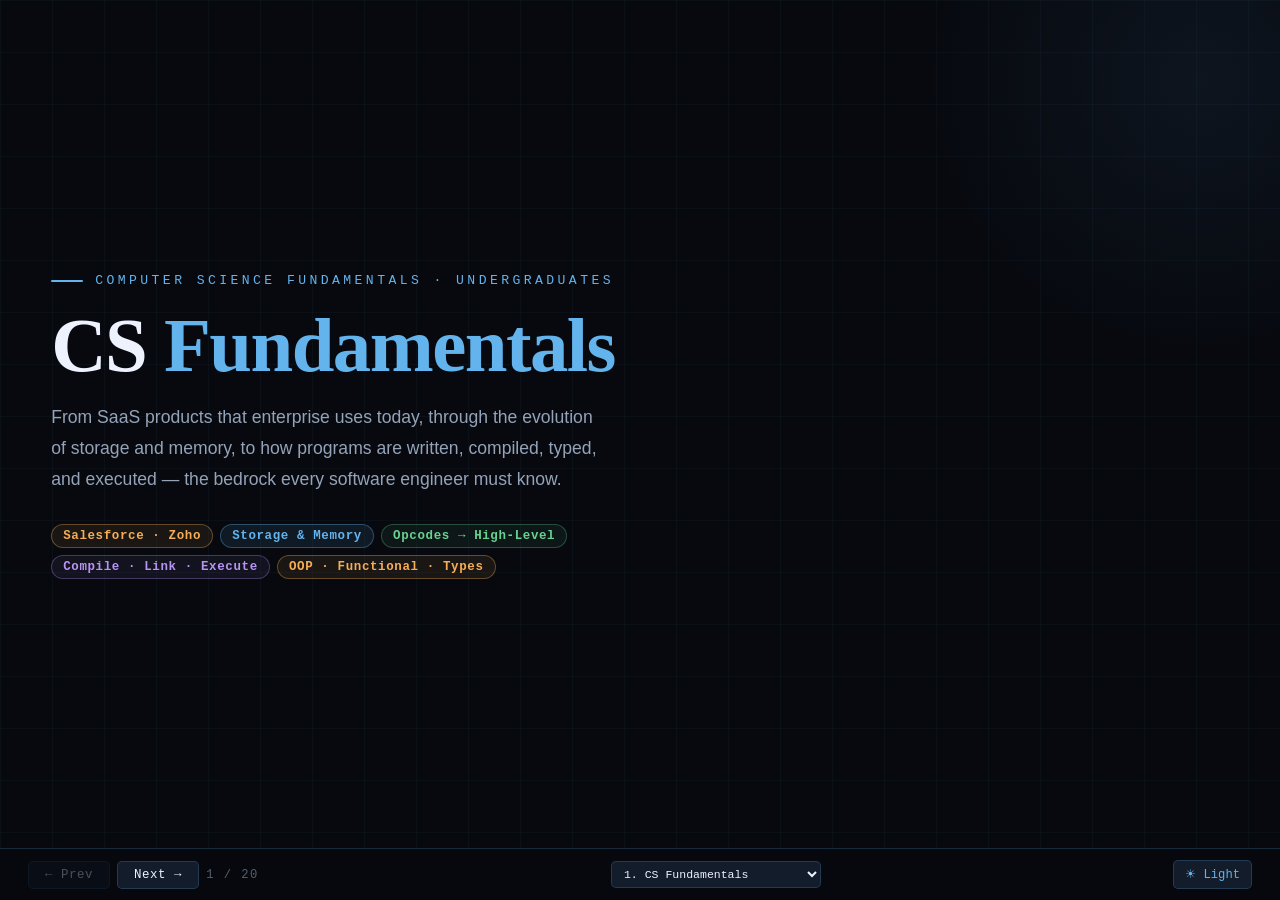
==== commit dcc85aaa: "Update stylesheet and script links to absolute paths" ====
--- a/assignments/01 - assignments/index.html
+++ b/assignments/01 - assignments/index.html
@@ -4,7 +4,7 @@
   <meta charset="UTF-8"/>
   <meta name="viewport" content="width=device-width, initial-scale=1.0"/>
   <title>CS Fundamentals — Software, Storage &amp; Programming Languages</title>
-  <link rel="stylesheet" href="../shared/css/deck.css"/>
+  <link rel="stylesheet" href="/shared/css/deck.css"/>
 </head>
 <body>
 
@@ -1041,6 +1041,6 @@
   </div>
 </nav>
 
-<script src="../shared/js/deck.js"></script>
+<script src="/shared/js/deck.js"></script>
 </body>
 </html>
--- a/shared/css/deck.css
+++ b/shared/css/deck.css
@@ -0,0 +1,964 @@
+/* ================================================================
+   UNIFIED DECK CSS — shared across all presentations
+   Principles: big readable fonts · high contrast both themes ·
+   fully responsive · SVG CSS-var theming · CSP-safe (no inline)
+   ================================================================ */
+
+@import url('https://fonts.googleapis.com/css2?family=Playfair+Display:wght@700;900&family=Space+Mono:wght@400;700&family=Barlow:wght@300;400;500;600;700&display=swap');
+
+/* ── THEME TOKENS ──────────────────────────────────────────────
+   Light values are high-contrast: dark text on pale bg.
+   SVG palette matches: --svg-* used inside <style> blocks in SVGs.
+   ─────────────────────────────────────────────────────────────── */
+:root {
+  /* Core surfaces */
+  --bg:         #07090f;
+  --surface:    #0d1117;
+  --card:       #131c2b;
+  --card-alt:   #0f1a24;
+  --border:     rgba(99,179,237,0.20);
+  --border-mid: rgba(99,179,237,0.35);
+
+  /* Palette */
+  --blue:       #63b3ed;
+  --blue-bright:#90cdf4;
+  --amber:      #f6ad55;
+  --amber-br:   #fbd38d;
+  --green:      #68d391;
+  --green-br:   #9ae6b4;
+  --purple:     #b794f4;
+  --purple-br:  #d6bcfa;
+  --red:        #fc8181;
+  --red-br:     #feb2b2;
+  --cyan:       #00e5ff;
+  --lime:       #aaff00;
+
+  /* Typography */
+  --text1:      #eef2ff;
+  --text2:      #94a3b8;
+  --text3:      #536070;
+
+  /* Components */
+  --nav-bg:     rgba(7,9,15,0.95);
+  --tag-bg:     rgba(99,179,237,0.10);
+  --callout-bg: rgba(99,179,237,0.05);
+  --highlight:  rgba(246,173,85,0.08);
+  --tl-line:    rgba(99,179,237,0.25);
+  --progress:   #63b3ed;
+  --glow:       0 0 10px rgba(99,179,237,0.25);
+
+  /* SVG theming — referenced inside SVG <style> blocks */
+  --svg-bg:      #080c14;
+  --svg-surface: #0d1520;
+  --svg-card:    #12202e;
+  --svg-border:  rgba(99,179,237,0.45);
+  --svg-stroke:  rgba(99,179,237,0.45);
+  --svg-fill1:   rgba(99,179,237,0.18);
+  --svg-fill2:   rgba(99,179,237,0.08);
+  --svg-text1:   #d0e4f8;
+  --svg-text:    #d0e4f8;   /* alias → --svg-text1 */
+  --svg-text2:   #6a9ab8;
+  --svg-blue:    #63b3ed;
+  --svg-amber:   #f6ad55;
+  --svg-accent:  #f6ad55;   /* alias → --svg-amber */
+  --svg-green:   #68d391;
+  --svg-purple:  #b794f4;
+  --svg-red:     #fc8181;
+  --svg-cyan:    #00e5ff;
+  --svg-lime:    #aaff00;
+  --svg-orange:  #ff8c00;
+
+  /* Provider brand colors */
+  --aws:        #ff9900;
+  --azure:      #0078d4;
+  --gcp:        #4285f4;
+  --aws-dim:    rgba(255,153,0,0.15);
+  --azure-dim:  rgba(0,120,212,0.15);
+  --gcp-dim:    rgba(66,133,244,0.15);
+}
+
+[data-theme="light"] {
+  --bg:         #f2f5fb;
+  --surface:    #ffffff;
+  --card:       #ffffff;
+  --card-alt:   #eef2f9;
+  --border:     rgba(30,90,170,0.20);
+  --border-mid: rgba(30,90,170,0.40);
+
+  --blue:       #1a5fa8;
+  --blue-bright:#1a4f8c;
+  --amber:      #a05c00;
+  --amber-br:   #7a4400;
+  --green:      #156b35;
+  --green-br:   #0d4f25;
+  --purple:     #5a2d9a;
+  --purple-br:  #3d1a7a;
+  --red:        #b91c1c;
+  --red-br:     #991b1b;
+  --cyan:       #006080;
+  --lime:       #3d6600;
+
+  --text1:      #0a1020;
+  --text2:      #2d3f55;
+  --text3:      #64748b;
+
+  --nav-bg:     rgba(242,245,251,0.96);
+  --tag-bg:     rgba(30,90,170,0.09);
+  --callout-bg: rgba(30,90,170,0.06);
+  --highlight:  rgba(160,92,0,0.07);
+  --tl-line:    rgba(30,90,170,0.28);
+  --progress:   #1a5fa8;
+  --glow:       none;
+
+  --svg-bg:      #dce8f4;
+  --svg-surface: #c8d8ec;
+  --svg-card:    #b8cce0;
+  --svg-border:  rgba(15,60,140,0.60);
+  --svg-stroke:  rgba(15,60,140,0.60);
+  --svg-fill1:   rgba(15,60,140,0.16);
+  --svg-fill2:   rgba(15,60,140,0.08);
+  --svg-text1:   #050e1e;
+  --svg-text:    #050e1e;   /* alias → --svg-text1 */
+  --svg-text2:   #1a3a5c;
+  --svg-blue:    #1a5fa8;
+  --svg-amber:   #854d00;
+  --svg-accent:  #854d00;   /* alias → --svg-amber */
+  --svg-green:   #156b35;
+  --svg-purple:  #5a2d9a;
+  --svg-red:     #b91c1c;
+  --svg-cyan:    #006080;
+  --svg-lime:    #3d6600;
+  --svg-orange:  #7a3800;
+
+  --aws:        #c46a00;
+  --azure:      #005ea6;
+  --gcp:        #1a5ed0;
+  --aws-dim:    rgba(196,106,0,0.12);
+  --azure-dim:  rgba(0,94,166,0.12);
+  --gcp-dim:    rgba(26,94,208,0.12);
+}
+
+/* ── RESET ─────────────────────────────────────────────────────── */
+*, *::before, *::after { box-sizing: border-box; margin: 0; padding: 0; }
+
+html {
+  font-size: 16px;
+  /* Prevent iOS font scaling */
+  -webkit-text-size-adjust: 100%;
+}
+
+body {
+  min-height: 100vh;
+  font-family: 'Barlow', sans-serif;
+  background: var(--bg);
+  color: var(--text1);
+  transition: background 0.35s, color 0.35s;
+  /* allow scroll; each slide min-heights to 100vh */
+}
+
+/* ── DECK & SLIDES ─────────────────────────────────────────────── */
+#deck {
+  width: 100%;
+}
+
+/* Hidden slides occupy zero space — display:none removes them
+   from layout entirely. No scroll offset, no height contribution. */
+.slide {
+  display: none;
+  flex-direction: column;
+  padding:
+    clamp(1rem, 2.5vw, 2.5rem)
+    clamp(1rem, 4vw,   3.5rem)
+    5rem; /* bottom: nav bar clearance */
+  min-height: calc(100vh - 52px);
+  opacity: 0;
+}
+
+/* Active slide: shown in normal flow, page grows to fit content. */
+.slide.active {
+  display: flex;
+  opacity: 1;
+  pointer-events: all;
+}
+
+/* Exit: brief fade-out — used if JS wants a transition before hiding.
+   Not required by the display:none architecture but kept for future use. */
+.slide.exit {
+  display: flex;
+  opacity: 0;
+  pointer-events: none;
+  transition: opacity 0.25s ease;
+}
+
+/* ── SLIDE HEADER ──────────────────────────────────────────────── */
+.s-era {
+  font-family: 'Space Mono', monospace;
+  font-size: clamp(0.72rem, 1.4vw, 0.88rem);
+  letter-spacing: 0.20em;
+  text-transform: uppercase;
+  color: var(--blue);
+  display: flex;
+  align-items: center;
+  gap: 0.6rem;
+  margin-bottom: 0.5rem;
+}
+.s-era::before {
+  content: '';
+  width: 24px; height: 2px;
+  background: var(--blue);
+  flex-shrink: 0;
+  border-radius: 2px;
+}
+
+.s-title {
+  font-family: 'Playfair Display', serif;
+  font-size: clamp(1.8rem, 4vw, 3rem);
+  font-weight: 900;
+  line-height: 1.1;
+  color: var(--text1);
+  margin-bottom: 0.35rem;
+  letter-spacing: -0.01em;
+}
+.s-title .hi { color: var(--blue); }
+.s-title .hi2 { color: var(--amber); }
+.s-title .hi3 { color: var(--green); }
+
+.s-sub {
+  font-size: clamp(0.9rem, 1.7vw, 1.05rem);
+  color: var(--text2);
+  margin-bottom: clamp(1rem, 2vw, 1.6rem);
+  font-weight: 300;
+  line-height: 1.55;
+}
+
+/* ── CONTENT GRIDS ─────────────────────────────────────────────── */
+.g { display: grid; gap: clamp(0.65rem, 1.4vw, 1.1rem); }
+.g1  { grid-template-columns: 1fr; }
+.g2  { grid-template-columns: repeat(2, 1fr); }
+.g3  { grid-template-columns: repeat(3, 1fr); }
+.g4  { grid-template-columns: repeat(4, 1fr); }
+/* Sidebar layouts */
+.g-sb  { grid-template-columns: 1.15fr 0.85fr; } /* content | diagram */
+.g-sbl { grid-template-columns: 0.85fr 1.15fr; } /* diagram | content */
+/* Full-width column span */
+.span2 { grid-column: 1 / -1; }
+.span3 { grid-column: 1 / -1; }
+
+/* ── CARDS ─────────────────────────────────────────────────────── */
+.card {
+  background: var(--card);
+  border: 1px solid var(--border);
+  border-radius: 10px;
+  padding: clamp(0.85rem, 1.8vw, 1.3rem) clamp(1rem, 2vw, 1.5rem);
+  position: relative;
+  transition: border-color 0.25s, transform 0.2s, box-shadow 0.25s;
+}
+/* Top accent stripe */
+.card::before {
+  content: '';
+  position: absolute; top: 0; left: 0;
+  width: 100%; height: 3px;
+  background: linear-gradient(90deg, var(--blue) 0%, transparent 70%);
+  border-radius: 10px 10px 0 0;
+}
+.card.c-amber::before  { background: linear-gradient(90deg, var(--amber)  0%, transparent 70%); }
+.card.c-green::before  { background: linear-gradient(90deg, var(--green)  0%, transparent 70%); }
+.card.c-purple::before { background: linear-gradient(90deg, var(--purple) 0%, transparent 70%); }
+.card.c-red::before    { background: linear-gradient(90deg, var(--red)    0%, transparent 70%); }
+.card.c-cyan::before   { background: linear-gradient(90deg, var(--cyan)   0%, transparent 70%); }
+.card.c-aws::before    { background: linear-gradient(90deg, var(--aws)    0%, transparent 70%); }
+.card.c-azure::before  { background: linear-gradient(90deg, var(--azure)  0%, transparent 70%); }
+.card.c-gcp::before    { background: linear-gradient(90deg, var(--gcp)    0%, transparent 70%); }
+
+.card:hover { border-color: var(--border-mid); transform: translateY(-2px); box-shadow: 0 4px 24px rgba(0,0,0,0.18); }
+
+/* Tinted card variants */
+.card.filled-amber  { background: var(--highlight); border-color: rgba(246,173,85,0.30); }
+.card.filled-blue   { background: var(--callout-bg); border-color: var(--border-mid); }
+.card.filled-aws    { background: var(--aws-dim);   border-color: rgba(255,153,0,0.35); }
+.card.filled-azure  { background: var(--azure-dim); border-color: rgba(0,120,212,0.35); }
+.card.filled-gcp    { background: var(--gcp-dim);   border-color: rgba(66,133,244,0.35); }
+
+/* ── CARD HEADER ───────────────────────────────────────────────── */
+.card-hd {
+  font-family: 'Space Mono', monospace;
+  font-size: clamp(0.68rem, 1.3vw, 0.82rem);
+  letter-spacing: 0.14em;
+  text-transform: uppercase;
+  color: var(--blue);
+  margin-bottom: 0.7rem;
+  font-weight: 700;
+}
+.card.c-amber .card-hd,  .card.filled-amber .card-hd { color: var(--amber); }
+.card.c-green .card-hd                               { color: var(--green); }
+.card.c-purple .card-hd                              { color: var(--purple); }
+.card.c-red .card-hd                                 { color: var(--red); }
+.card.c-cyan .card-hd                                { color: var(--cyan); }
+.card.c-aws .card-hd,   .card.filled-aws .card-hd   { color: var(--aws); }
+.card.c-azure .card-hd, .card.filled-azure .card-hd { color: var(--azure); }
+.card.c-gcp .card-hd,   .card.filled-gcp .card-hd  { color: var(--gcp); }
+
+/* ── CARD LIST ─────────────────────────────────────────────────── */
+.card ul { list-style: none; padding: 0; }
+.card ul li {
+  font-size: clamp(0.84rem, 1.6vw, 0.97rem);
+  color: var(--text2);
+  padding: 0.22rem 0 0.22rem 1.15rem;
+  position: relative;
+  line-height: 1.55;
+}
+.card ul li::before {
+  content: '▸';
+  position: absolute; left: 0; top: 0.28rem;
+  color: var(--amber);
+  font-size: 0.72rem;
+}
+.card.c-green ul li::before  { color: var(--green); }
+.card.c-blue ul li::before   { color: var(--blue); }
+.card.c-purple ul li::before { color: var(--purple); }
+.card.c-red ul li::before    { color: var(--red); }
+.card.c-aws ul li::before    { color: var(--aws); }
+.card.c-azure ul li::before  { color: var(--azure); }
+.card.c-gcp ul li::before    { color: var(--gcp); }
+
+/* ── CALLOUT / HIGHLIGHT BOX ───────────────────────────────────── */
+.callout {
+  border-left: 4px solid var(--blue);
+  padding: clamp(0.75rem, 1.5vw, 1.1rem) clamp(0.9rem, 1.8vw, 1.3rem);
+  background: var(--callout-bg);
+  border-radius: 0 8px 8px 0;
+  font-size: clamp(0.86rem, 1.6vw, 1rem);
+  color: var(--text2);
+  line-height: 1.65;
+}
+.callout strong { color: var(--text1); font-weight: 600; }
+.callout.ca-amber  { border-color: var(--amber);  background: var(--highlight); }
+.callout.ca-amber strong { color: var(--amber); }
+.callout.ca-green  { border-color: var(--green);  background: rgba(104,211,145,0.06); }
+.callout.ca-green strong { color: var(--green); }
+.callout.ca-purple { border-color: var(--purple); background: rgba(183,148,244,0.06); }
+.callout.ca-red    { border-color: var(--red);    background: rgba(252,129,129,0.06); }
+
+/* ── BIG STAT ──────────────────────────────────────────────────── */
+.stat { display: flex; flex-direction: column; align-items: center; justify-content: center; gap: 4px; padding: clamp(1rem, 2vw, 1.5rem) 0.75rem; text-align: center; }
+.stat-n {
+  font-family: 'Playfair Display', serif;
+  font-size: clamp(2.2rem, 5vw, 3.8rem);
+  font-weight: 900; line-height: 1;
+  color: var(--blue);
+}
+.stat-n.sa { color: var(--amber); }
+.stat-n.sg { color: var(--green); }
+.stat-n.sp { color: var(--purple); }
+.stat-n.sr { color: var(--red); }
+.stat-n.sc { color: var(--cyan); }
+.stat-l {
+  font-family: 'Space Mono', monospace;
+  font-size: clamp(0.65rem, 1.2vw, 0.78rem);
+  letter-spacing: 0.1em; text-transform: uppercase;
+  color: var(--text3); margin-top: 0.25rem;
+}
+.stat-note { font-size: clamp(0.76rem, 1.3vw, 0.88rem); color: var(--text3); margin-top: 0.4rem; line-height: 1.4; }
+
+/* ── CHIP / TAG ────────────────────────────────────────────────── */
+.chips { display: flex; flex-wrap: wrap; gap: 0.45rem; }
+.chip {
+  font-family: 'Space Mono', monospace;
+  font-size: clamp(0.66rem, 1.2vw, 0.78rem);
+  padding: 4px 11px; border-radius: 20px;
+  border: 1px solid var(--border-mid);
+  color: var(--blue); background: var(--tag-bg); letter-spacing: 0.05em; font-weight: 700;
+}
+.chip.ca { color: var(--amber);  border-color: rgba(246,173,85,0.35); background: var(--highlight); }
+.chip.cg { color: var(--green);  border-color: rgba(104,211,145,0.3); background: rgba(104,211,145,0.07); }
+.chip.cp { color: var(--purple); border-color: rgba(183,148,244,0.3); background: rgba(183,148,244,0.07); }
+.chip.aws  { color: var(--aws);   border-color: rgba(255,153,0,0.35); background: var(--aws-dim); }
+.chip.az   { color: var(--azure); border-color: rgba(0,120,212,0.35); background: var(--azure-dim); }
+.chip.gcp  { color: var(--gcp);   border-color: rgba(66,133,244,0.35); background: var(--gcp-dim); }
+
+/* ── TIMELINE ──────────────────────────────────────────────────── */
+.timeline {
+  display: flex; align-items: flex-start;
+  position: relative; margin: 0.75rem 0;
+  overflow-x: auto; padding-bottom: 0.5rem;
+}
+.timeline::before {
+  content: '';
+  position: absolute; top: 16px; left: 20px; right: 20px;
+  height: 2px; background: var(--tl-line); z-index: 0;
+}
+.tl-item {
+  flex: 1; min-width: 68px;
+  display: flex; flex-direction: column; align-items: center;
+  position: relative; z-index: 1;
+}
+.tl-dot {
+  width: 12px; height: 12px; border-radius: 50%;
+  background: var(--blue); border: 3px solid var(--bg);
+  box-shadow: 0 0 0 2px var(--blue); margin-bottom: 0.5rem; flex-shrink: 0;
+}
+.tl-dot.da { background: var(--amber);  box-shadow: 0 0 0 2px var(--amber); }
+.tl-dot.dg { background: var(--green);  box-shadow: 0 0 0 2px var(--green); }
+.tl-dot.dr { background: var(--red);    box-shadow: 0 0 0 2px var(--red); }
+.tl-y { font-family: 'Space Mono', monospace; font-size: clamp(0.62rem, 1.1vw, 0.72rem); color: var(--blue); letter-spacing: 0.07em; margin-bottom: 0.2rem; }
+.tl-t { font-size: clamp(0.7rem, 1.25vw, 0.80rem); color: var(--text2); text-align: center; line-height: 1.35; max-width: 86px; }
+
+/* ── DIAGRAM WRAPPER ───────────────────────────────────────────── */
+.dbox {
+  background: var(--card);
+  border: 1px solid var(--border);
+  border-radius: 10px;
+  overflow: hidden;
+  padding: clamp(6px, 1vw, 14px);
+}
+.dbox img, .dbox svg { width: 100%; height: auto; display: block; }
+/* .dbox.wide — SVG scales down to fit but never upscales past native size */
+.dbox.wide { overflow-x: auto; }
+.dbox.wide img, .dbox.wide svg {
+  min-width: min(100%, 760px);
+  width: 100%;
+  height: auto;
+}
+
+/* ── PROVIDER BADGE ────────────────────────────────────────────── */
+.provider-badge {
+  display: inline-flex; align-items: center; gap: 0.5rem;
+  padding: 4px 12px; border-radius: 6px;
+  font-family: 'Space Mono', monospace;
+  font-size: clamp(0.7rem, 1.3vw, 0.82rem); font-weight: 700; letter-spacing: 0.06em;
+}
+.pb-aws   { background: var(--aws-dim);   color: var(--aws);   border: 1px solid rgba(255,153,0,0.4); }
+.pb-azure { background: var(--azure-dim); color: var(--azure); border: 1px solid rgba(0,120,212,0.4); }
+.pb-gcp   { background: var(--gcp-dim);   color: var(--gcp);   border: 1px solid rgba(66,133,244,0.4); }
+
+/* ── SERVICE ROW (3-provider comparison) ──────────────────────── */
+.svc-row {
+  display: grid;
+  grid-template-columns: 1.2fr 1fr 1fr 1fr;
+  gap: 0;
+  border: 1px solid var(--border);
+  border-radius: 8px;
+  overflow: hidden;
+  font-size: clamp(0.8rem, 1.5vw, 0.93rem);
+}
+.svc-row + .svc-row { border-top: none; border-radius: 0; }
+.svc-row:last-child { border-radius: 0 0 8px 8px; }
+.svc-row:first-child { border-radius: 8px 8px 0 0; }
+.svc-row:only-child  { border-radius: 8px; }
+
+.svc-head {
+  display: grid;
+  grid-template-columns: 1.2fr 1fr 1fr 1fr;
+  gap: 0;
+  border: 1px solid var(--border);
+  border-bottom: none;
+  border-radius: 8px 8px 0 0;
+  overflow: hidden;
+  font-family: 'Space Mono', monospace;
+  font-size: clamp(0.64rem, 1.2vw, 0.76rem);
+  letter-spacing: 0.12em; text-transform: uppercase; font-weight: 700;
+}
+.svc-head > div, .svc-row > div {
+  padding: clamp(0.5rem, 1vw, 0.75rem) clamp(0.6rem, 1.2vw, 0.9rem);
+  border-right: 1px solid var(--border);
+}
+.svc-head > div:last-child, .svc-row > div:last-child { border-right: none; }
+.svc-head .h-cat   { background: var(--card-alt); color: var(--text3); }
+.svc-head .h-aws   { background: var(--aws-dim);   color: var(--aws);   }
+.svc-head .h-azure { background: var(--azure-dim); color: var(--azure); }
+.svc-head .h-gcp   { background: var(--gcp-dim);   color: var(--gcp);   }
+
+.svc-row .r-cat  { background: var(--card-alt); color: var(--text2); font-weight: 600; }
+.svc-row .r-aws  { background: var(--card); color: var(--text2); }
+.svc-row .r-azure{ background: var(--card); color: var(--text2); }
+.svc-row .r-gcp  { background: var(--card); color: var(--text2); }
+.svc-row:nth-child(even) .r-aws,
+.svc-row:nth-child(even) .r-azure,
+.svc-row:nth-child(even) .r-gcp,
+.svc-row:nth-child(even) .r-cat  { background: var(--card-alt); }
+
+/* ── COVER SLIDE ───────────────────────────────────────────────── */
+.cover {
+  justify-content: center;
+  align-items: flex-start;
+  background: var(--bg);
+  overflow: hidden;
+  min-height: 100vh; /* cover slides fill full viewport */
+}
+.cov-grid {
+  position: absolute; inset: 0; pointer-events: none;
+  background-image:
+    linear-gradient(rgba(99,179,237,0.04) 1px, transparent 1px),
+    linear-gradient(90deg, rgba(99,179,237,0.04) 1px, transparent 1px);
+  background-size: 52px 52px;
+}
+[data-theme="light"] .cov-grid {
+  background-image:
+    linear-gradient(rgba(30,90,170,0.07) 1px, transparent 1px),
+    linear-gradient(90deg, rgba(30,90,170,0.07) 1px, transparent 1px);
+}
+.cov-glow {
+  position: absolute; width: 600px; height: 600px; border-radius: 50%;
+  background: radial-gradient(circle, rgba(99,179,237,0.07) 0%, transparent 65%);
+  top: -220px; right: -220px; pointer-events: none;
+}
+.cov-content { position: relative; z-index: 1; max-width: 740px; }
+.cov-kicker {
+  font-family: 'Space Mono', monospace;
+  font-size: clamp(0.68rem, 1.3vw, 0.82rem);
+  letter-spacing: 0.26em; text-transform: uppercase;
+  color: var(--blue); margin-bottom: 1.1rem;
+  display: flex; align-items: center; gap: 0.75rem;
+}
+.cov-kicker::before { content: ''; width: 32px; height: 2px; background: var(--blue); border-radius: 2px; }
+.cov-h1 {
+  font-family: 'Playfair Display', serif; font-weight: 900;
+  font-size: clamp(2.5rem, 6vw, 5rem);
+  line-height: 1.05; letter-spacing: -0.02em; margin-bottom: 1rem;
+}
+.cov-h1 .hi  { color: var(--blue); }
+.cov-h1 .hi2 { color: var(--amber); }
+.cov-h1 .hi3 { color: var(--green); }
+.cov-desc {
+  font-size: clamp(0.92rem, 1.7vw, 1.1rem);
+  color: var(--text2); max-width: 560px;
+  line-height: 1.75; margin-bottom: 1.8rem; font-weight: 300;
+}
+
+/* ── NAV BAR ───────────────────────────────────────────────────── */
+#nav {
+  position: fixed; bottom: 0; left: 0; right: 0;
+  height: 52px;
+  background: var(--nav-bg);
+  backdrop-filter: blur(16px);
+  border-top: 1px solid var(--border);
+  display: flex; align-items: center; justify-content: space-between;
+  padding: 0 clamp(0.75rem, 2.5vw, 1.75rem);
+  z-index: 200; gap: 0.5rem;
+}
+.nav-group { display: flex; align-items: center; gap: 0.45rem; }
+
+.nb {
+  font-family: 'Space Mono', monospace;
+  font-size: clamp(0.65rem, 1.2vw, 0.78rem);
+  padding: 6px clamp(0.6rem, 1.4vw, 1rem);
+  background: var(--card); border: 1px solid var(--border);
+  color: var(--text1); border-radius: 5px; cursor: pointer;
+  letter-spacing: 0.04em; white-space: nowrap;
+  transition: background 0.2s, border-color 0.2s, color 0.2s;
+}
+.nb:hover { background: var(--blue); color: var(--bg); border-color: var(--blue); }
+.nb:disabled { opacity: 0.3; cursor: not-allowed; }
+.nb:disabled:hover { background: var(--card); color: var(--text1); border-color: var(--border); }
+
+#counter { font-family: 'Space Mono', monospace; font-size: clamp(0.64rem, 1.1vw, 0.76rem); color: var(--text3); letter-spacing: 0.12em; white-space: nowrap; }
+
+#jump {
+  font-family: 'Space Mono', monospace;
+  font-size: clamp(0.62rem, 1.1vw, 0.72rem);
+  padding: 5px 8px; background: var(--card); border: 1px solid var(--border);
+  color: var(--text1); border-radius: 5px; cursor: pointer;
+  flex: 1; min-width: 0; max-width: 210px;
+}
+
+#theme-btn {
+  font-family: 'Space Mono', monospace;
+  font-size: clamp(0.62rem, 1.2vw, 0.76rem);
+  padding: 6px 11px; background: var(--card); border: 1px solid var(--border);
+  color: var(--blue); border-radius: 5px; cursor: pointer;
+  transition: all 0.2s; white-space: nowrap;
+}
+#theme-btn:hover { border-color: var(--blue); }
+
+/* ── PROGRESS ──────────────────────────────────────────────────── */
+#prog {
+  position: fixed; top: 0; left: 0; height: 3px;
+  background: var(--progress); box-shadow: var(--glow);
+  transition: width 0.35s ease; z-index: 300;
+}
+
+/* ── ANIMATIONS ────────────────────────────────────────────────── */
+@keyframes fadeUp {
+  from { opacity: 0; transform: translateY(14px); }
+  to   { opacity: 1; transform: translateY(0); }
+}
+.slide.active .card,
+.slide.active .callout,
+.slide.active .dbox,
+.slide.active .timeline,
+.slide.active .stat,
+.slide.active .svc-head,
+.slide.active .svc-row {
+  animation: fadeUp 0.45s ease both;
+}
+.slide.active .g > *:nth-child(1) { animation-delay: 0.04s; }
+.slide.active .g > *:nth-child(2) { animation-delay: 0.09s; }
+.slide.active .g > *:nth-child(3) { animation-delay: 0.14s; }
+.slide.active .g > *:nth-child(4) { animation-delay: 0.19s; }
+.slide.active .g > *:nth-child(5) { animation-delay: 0.24s; }
+.slide.active .g > *:nth-child(6) { animation-delay: 0.29s; }
+.slide.active .svc-head           { animation-delay: 0.04s; }
+.slide.active .svc-row:nth-child(1) { animation-delay: 0.08s; }
+.slide.active .svc-row:nth-child(2) { animation-delay: 0.12s; }
+.slide.active .svc-row:nth-child(3) { animation-delay: 0.16s; }
+.slide.active .svc-row:nth-child(4) { animation-delay: 0.20s; }
+.slide.active .svc-row:nth-child(5) { animation-delay: 0.24s; }
+.slide.active .svc-row:nth-child(6) { animation-delay: 0.28s; }
+.slide.active .svc-row:nth-child(7) { animation-delay: 0.32s; }
+.slide.active .svc-row:nth-child(8) { animation-delay: 0.36s; }
+
+/* ── RESPONSIVE BREAKPOINTS ────────────────────────────────────── */
+
+/* Large tablet / small laptop */
+@media (max-width: 1100px) {
+  .g4    { grid-template-columns: repeat(2, 1fr); }
+  .g3    { grid-template-columns: repeat(2, 1fr); }
+  .g-sb,
+  .g-sbl { grid-template-columns: 1fr; }
+  .svc-row, .svc-head {
+    grid-template-columns: 1.1fr 1fr 1fr;
+  }
+  .svc-row .r-gcp,
+  .svc-head .h-gcp { display: none; }
+}
+
+/* Tablet */
+@media (max-width: 768px) {
+  .g2, .g3, .g4, .g-sb, .g-sbl { grid-template-columns: 1fr; }
+  .timeline { flex-direction: column; gap: 0.75rem; }
+  .timeline::before { display: none; }
+  .tl-item { flex-direction: row; gap: 0.6rem; min-width: 100%; }
+  .tl-dot  { margin-bottom: 0; margin-top: 2px; }
+  .tl-t    { text-align: left; max-width: 100%; }
+  /* Nav simplification */
+  #nav .nb-label { display: none; }
+  #jump { max-width: 140px; }
+  .svc-row, .svc-head {
+    grid-template-columns: 1fr 1fr;
+  }
+  .svc-row .r-gcp, .svc-row .r-azure,
+  .svc-head .h-gcp, .svc-head .h-azure { display: none; }
+}
+
+/* Phone */
+@media (max-width: 480px) {
+  .chips { gap: 0.3rem; }
+  .chip  { font-size: 0.62rem; padding: 3px 8px; }
+  #jump  { display: none; }
+  .svc-row, .svc-head { grid-template-columns: 1fr 1fr; }
+  .svc-row .r-gcp, .svc-row .r-azure,
+  .svc-head .h-gcp, .svc-head .h-azure { display: none; }
+}
+
+/* Very short screens (landscape phone) */
+@media (max-height: 500px) {
+  .slide { padding-top: 0.6rem; padding-bottom: 4rem; }
+  .s-title { font-size: 1.5rem; }
+  .s-sub   { margin-bottom: 0.6rem; }
+}
+
+/* ── OPTIONAL EXTENDED COMPONENTS ─────────────────────────────
+   Used by cloud-background and monolith-to-microservices.
+   ─────────────────────────────────────────────────────────── */
+
+/* Card icon (large emoji/icon at top of card) */
+.card-icon {
+  font-size: 1.75rem;
+  display: block;
+  margin-bottom: 0.6rem;
+  line-height: 1;
+}
+/* When card uses .card-icon, the .card-hd acts as sub-heading */
+.card .card-icon + .card-hd { margin-top: 0; }
+
+/* Body text inside cards */
+.card p {
+  font-size: clamp(0.84rem, 1.5vw, 0.97rem);
+  color: var(--text2);
+  line-height: 1.6;
+  margin-bottom: 0.5rem;
+}
+.card p:last-child { margin-bottom: 0; }
+.card p strong { color: var(--text1); }
+.card code {
+  font-family: 'Space Mono', monospace;
+  font-size: 0.9em;
+  background: var(--card-alt);
+  color: var(--blue);
+  padding: 0.1em 0.35em;
+  border-radius: 3px;
+}
+
+/* Numbered / icon steps list */
+.steps { list-style: none; padding: 0; margin-top: 0.5rem; }
+.steps li {
+  display: flex;
+  gap: 0.85rem;
+  align-items: flex-start;
+  padding: 0.6rem 0;
+  border-bottom: 1px solid var(--border);
+  font-size: clamp(0.84rem, 1.5vw, 0.97rem);
+  color: var(--text2);
+  line-height: 1.55;
+}
+.steps li:last-child { border-bottom: none; }
+.steps li strong { color: var(--text1); }
+.steps li code {
+  font-family: 'Space Mono', monospace;
+  font-size: 0.88em;
+  background: var(--card-alt);
+  color: var(--blue);
+  padding: 0.1em 0.35em;
+  border-radius: 3px;
+}
+.step-num {
+  min-width: 26px; height: 26px;
+  border-radius: 50%;
+  background: var(--amber);
+  color: #000;
+  font-family: 'Space Mono', monospace;
+  font-size: 0.72rem; font-weight: 700;
+  display: flex; align-items: center; justify-content: center;
+  flex-shrink: 0; margin-top: 0.1rem;
+}
+
+/* Problem / icon list */
+.prob-list { list-style: none; padding: 0; margin-top: 0.75rem; }
+.prob-list li {
+  padding: 0.65rem 0 0.65rem 2.4rem;
+  position: relative;
+  border-bottom: 1px solid var(--border);
+  font-size: clamp(0.84rem, 1.5vw, 0.97rem);
+  color: var(--text2);
+  line-height: 1.6;
+}
+.prob-list li:last-child { border-bottom: none; }
+.prob-list li::before {
+  content: attr(data-icon);
+  position: absolute; left: 0; top: 0.65rem;
+  font-size: 1.1rem;
+}
+.prob-list li strong { color: var(--text1); }
+
+/* Two-column prose layout (for mixed text + col-block) */
+.two-col {
+  display: grid;
+  grid-template-columns: 1fr 1fr;
+  gap: clamp(1rem, 2vw, 2rem);
+  margin-top: clamp(0.75rem, 1.5vw, 1.5rem);
+}
+.col-block {
+  background: var(--card);
+  border: 1px solid var(--border);
+  border-radius: 10px;
+  padding: clamp(1rem, 2vw, 1.5rem);
+}
+.col-block h3 {
+  font-family: 'Space Mono', monospace;
+  font-size: clamp(0.7rem, 1.3vw, 0.82rem);
+  letter-spacing: 0.14em;
+  text-transform: uppercase;
+  color: var(--blue);
+  margin-bottom: 0.75rem;
+  font-weight: 700;
+}
+.col-block p {
+  font-size: clamp(0.84rem, 1.5vw, 0.97rem);
+  color: var(--text2);
+  line-height: 1.65;
+  margin-bottom: 0.6rem;
+}
+.col-block p:last-child { margin-bottom: 0; }
+.col-block p strong { color: var(--text1); }
+
+/* Factor badge (inline annotation in card headings) */
+.factor-badge {
+  font-size: 0.75em;
+  font-weight: 400;
+  color: var(--blue);
+  opacity: 0.8;
+}
+
+/* mt-sm utility */
+.mt-sm { margin-top: clamp(0.75rem, 1.5vw, 1.25rem); }
+
+/* ── CODE BLOCKS ───────────────────────────────────────────────
+   Used by programming-language slides.
+   .code-block  = standalone fenced code panel
+   .code-label  = small language badge above the block
+   code (inline) already styled inside .card above
+   ─────────────────────────────────────────────────────────── */
+.code-block {
+  background: var(--surface);
+  border: 1px solid var(--border-mid);
+  border-radius: 8px;
+  overflow: hidden;
+  font-size: clamp(0.72rem, 1.3vw, 0.84rem);
+}
+.code-label {
+  font-family: 'Space Mono', monospace;
+  font-size: clamp(0.6rem, 1.1vw, 0.7rem);
+  letter-spacing: 0.16em;
+  text-transform: uppercase;
+  font-weight: 700;
+  color: var(--bg);
+  background: var(--blue);
+  padding: 3px 10px;
+  display: block;
+}
+.code-label.cl-amber  { background: var(--amber); }
+.code-label.cl-green  { background: var(--green); color: #000; }
+.code-label.cl-purple { background: var(--purple); }
+.code-label.cl-red    { background: var(--red); }
+.code-label.cl-cyan   { background: var(--cyan); color: #000; }
+.code-block pre {
+  margin: 0;
+  padding: clamp(0.6rem, 1.2vw, 0.9rem) clamp(0.75rem, 1.5vw, 1.1rem);
+  overflow-x: auto;
+  line-height: 1.65;
+}
+.code-block pre code {
+  font-family: 'Space Mono', monospace;
+  font-size: inherit;
+  background: none;
+  color: var(--text1);
+  padding: 0;
+  border-radius: 0;
+}
+/* syntax hint classes — used manually inside code blocks */
+.tok-kw  { color: var(--purple); }   /* keywords: int, void, if, for */
+.tok-fn  { color: var(--blue); }     /* function names */
+.tok-num { color: var(--amber); }    /* numeric literals */
+.tok-str { color: var(--green); }    /* string literals */
+.tok-cm  { color: #7aaccc; font-style: italic; } /* comments — fixed readable colour in dark mode */
+.tok-op  { color: var(--cyan); }     /* operators, punctuation */
+.tok-ty  { color: var(--amber); }    /* types */
+
+[data-theme="light"] .tok-cm { color: #4a7a5a; } /* darker green for light mode */
+
+/* Code comparison grid — 2 or 4 code blocks side by side */
+.code-grid {
+  display: grid;
+  gap: clamp(0.5rem, 1vw, 0.75rem);
+}
+.code-grid.cg2 { grid-template-columns: repeat(2, 1fr); }
+.code-grid.cg4 { grid-template-columns: repeat(4, 1fr); }
+
+/* code-compare: a labelled two-panel comparison with a visible divider */
+.code-compare {
+  display: grid;
+  grid-template-columns: 1fr 1fr;
+  gap: 0;
+  border: 1px solid var(--border-mid);
+  border-radius: 10px;
+  overflow: hidden;
+}
+.code-compare-panel {
+  display: flex;
+  flex-direction: column;
+  overflow: hidden;
+}
+.code-compare-panel:not(:last-child) {
+  border-right: 2px solid var(--border-mid);
+}
+/* Panel header — sits above the code block inside the comparison */
+.code-compare-hdr {
+  font-family: 'Space Mono', monospace;
+  font-size: clamp(0.68rem, 1.2vw, 0.80rem);
+  font-weight: 700;
+  letter-spacing: 0.12em;
+  text-transform: uppercase;
+  padding: 0.5rem 0.9rem;
+  border-bottom: 1px solid var(--border-mid);
+  display: flex;
+  align-items: center;
+  gap: 0.5rem;
+}
+.code-compare-hdr.hdr-blue   { background: rgba(99,179,237,0.12);  color: var(--blue); }
+.code-compare-hdr.hdr-amber  { background: rgba(246,173,85,0.12);  color: var(--amber); }
+.code-compare-hdr.hdr-green  { background: rgba(104,211,145,0.12); color: var(--green); }
+.code-compare-hdr.hdr-purple { background: rgba(183,148,244,0.12); color: var(--purple); }
+.code-compare-hdr.hdr-red    { background: rgba(252,129,129,0.12); color: var(--red); }
+.code-compare-hdr.hdr-cyan   { background: rgba(0,229,255,0.10);   color: var(--cyan); }
+/* The code block inside a compare panel — remove its border-radius */
+.code-compare-panel .code-block {
+  border-radius: 0;
+  border: none;
+  flex: 1;
+}
+.code-compare-panel .code-block pre {
+  height: 100%;
+}
+
+@media (max-width: 900px) {
+  .code-grid.cg4    { grid-template-columns: repeat(2, 1fr); }
+  .code-compare     { grid-template-columns: 1fr; }
+  .code-compare-panel:not(:last-child) {
+    border-right: none;
+    border-bottom: 2px solid var(--border-mid);
+  }
+}
+@media (max-width: 600px) {
+  .code-grid.cg2,
+  .code-grid.cg4    { grid-template-columns: 1fr; }
+  .code-compare     { grid-template-columns: 1fr; }
+}
+
+/* Storage / memory comparison table */
+.cmp-table {
+  width: 100%;
+  border-collapse: collapse;
+  font-size: clamp(0.78rem, 1.4vw, 0.9rem);
+  font-family: 'Barlow', sans-serif;
+}
+.cmp-table th {
+  font-family: 'Space Mono', monospace;
+  font-size: clamp(0.62rem, 1.1vw, 0.72rem);
+  letter-spacing: 0.1em;
+  text-transform: uppercase;
+  background: var(--card-alt);
+  color: var(--blue);
+  padding: clamp(0.45rem, 0.9vw, 0.65rem) clamp(0.55rem, 1.1vw, 0.85rem);
+  text-align: left;
+  border: 1px solid var(--border-mid);
+}
+.cmp-table th:not(:last-child) { border-right: 1px solid var(--border-mid); }
+.cmp-table td {
+  padding: clamp(0.4rem, 0.75vw, 0.6rem) clamp(0.55rem, 1.1vw, 0.85rem);
+  border: 1px solid var(--border);
+  color: var(--text2);
+  vertical-align: top;
+  line-height: 1.5;
+}
+.cmp-table tr:last-child td { border-bottom: 1px solid var(--border); }
+/* Odd rows (1st data row onwards) — slightly different background */
+.cmp-table tbody tr:nth-child(odd)  td { background: var(--card); }
+.cmp-table tbody tr:nth-child(even) td { background: var(--card-alt); }
+/* First column always bold label */
+.cmp-table td:first-child {
+  color: var(--text1);
+  font-weight: 600;
+  white-space: nowrap;
+  background: var(--card-alt) !important; /* always distinct label column */
+  border-right: 2px solid var(--border-mid);
+}
+.cmp-table td strong { color: var(--text1); }
+.cmp-table td .good { color: var(--green); font-weight: 600; }
+.cmp-table td .warn { color: var(--amber); font-weight: 600; }
+.cmp-table td .bad  { color: var(--red);   font-weight: 600; }
+.table-wrap {
+  background: var(--card);
+  border: 1px solid var(--border-mid);
+  border-radius: 10px;
+  overflow: hidden;
+  overflow-x: auto;
+}
+
+/* Responsive overrides for extended components */
+@media (max-width: 768px) {
+  .two-col { grid-template-columns: 1fr; }
+}
+@media (max-width: 480px) {
+  .step-num { min-width: 22px; height: 22px; font-size: 0.65rem; }
+  .prob-list li { padding-left: 2rem; }
+}
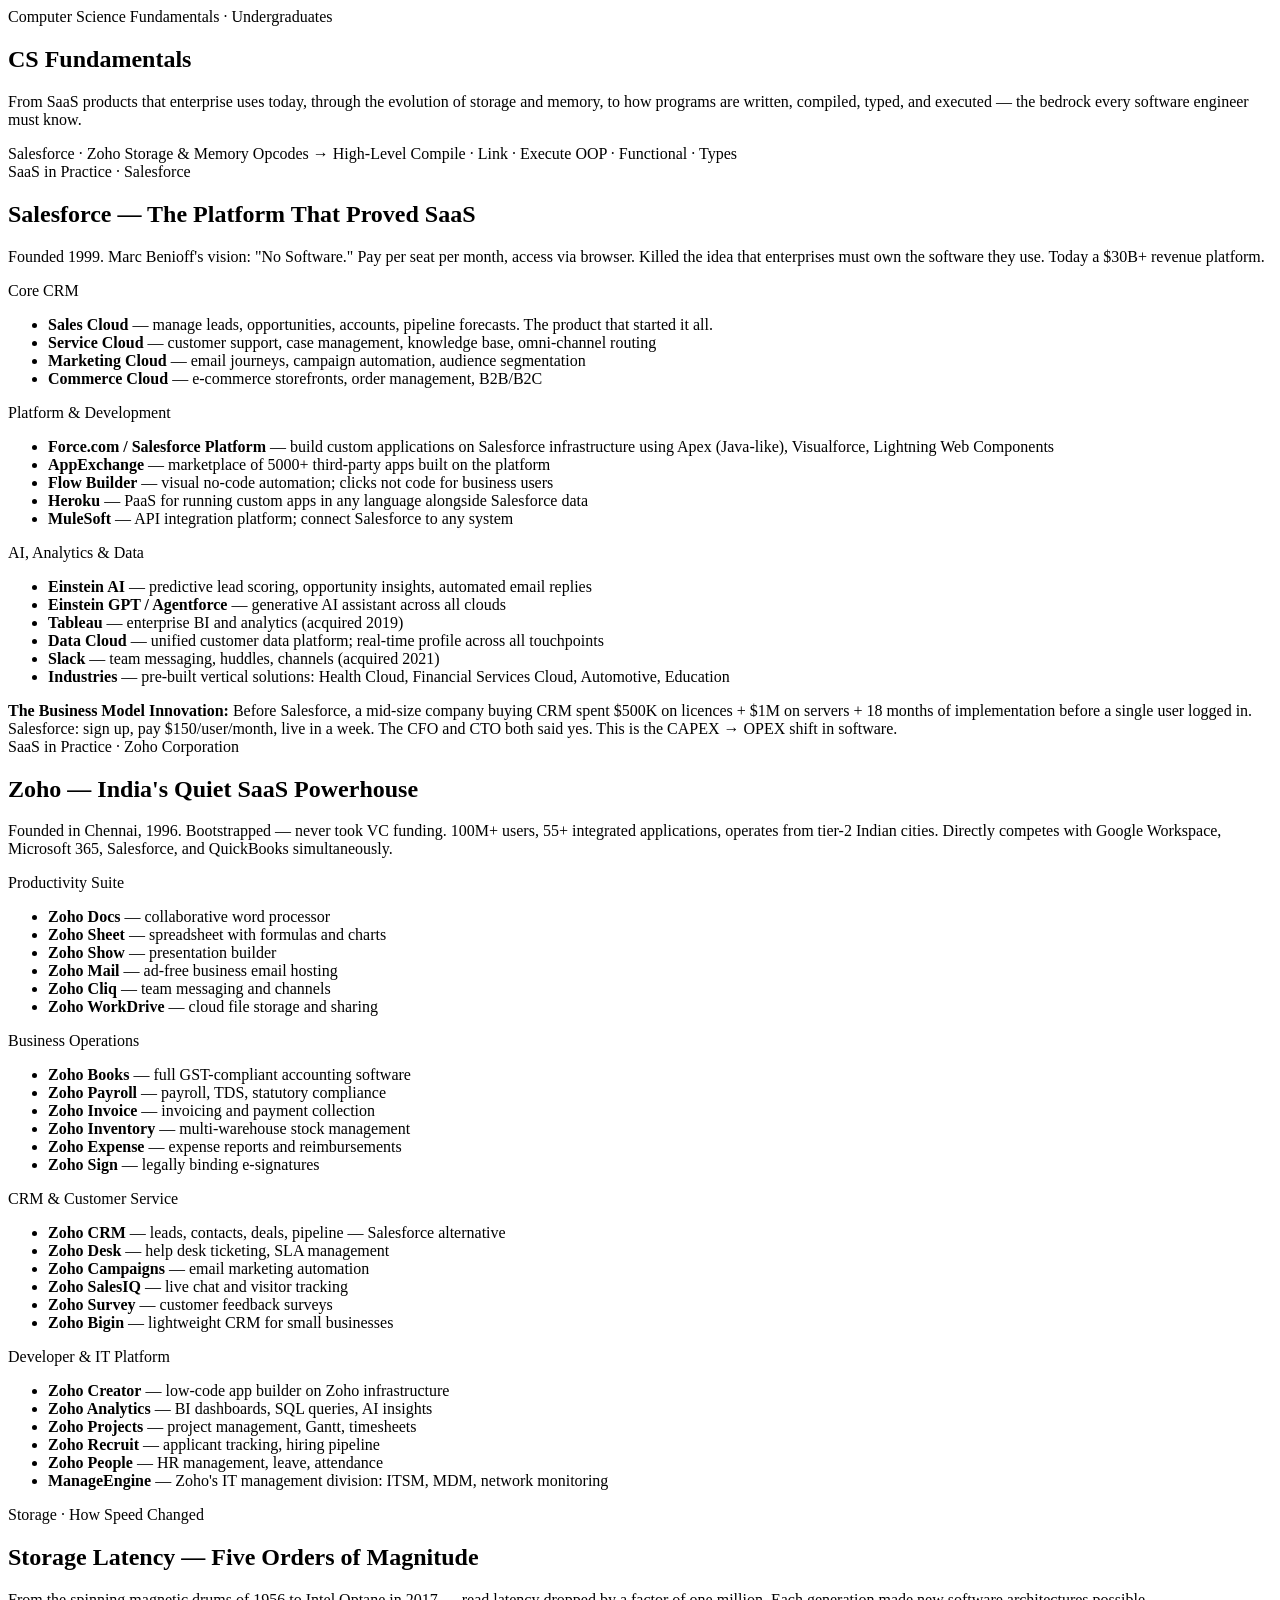
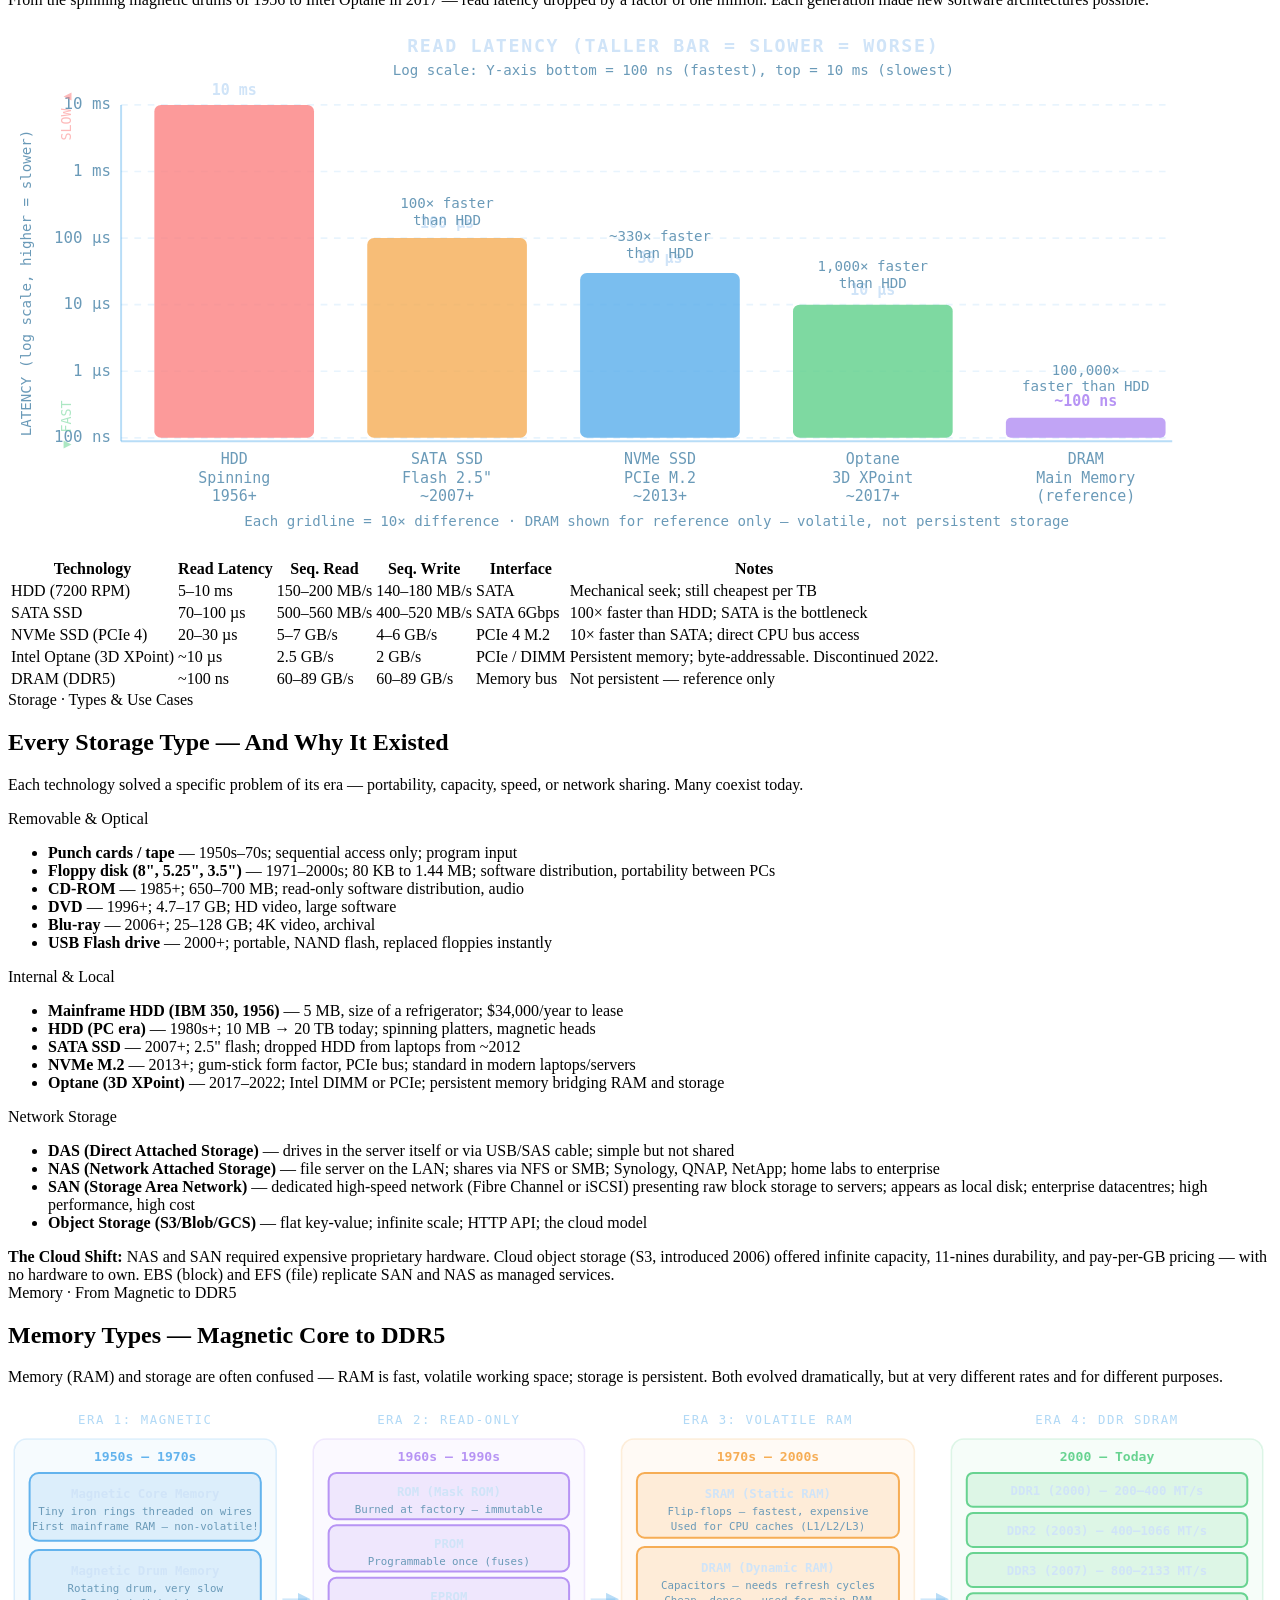
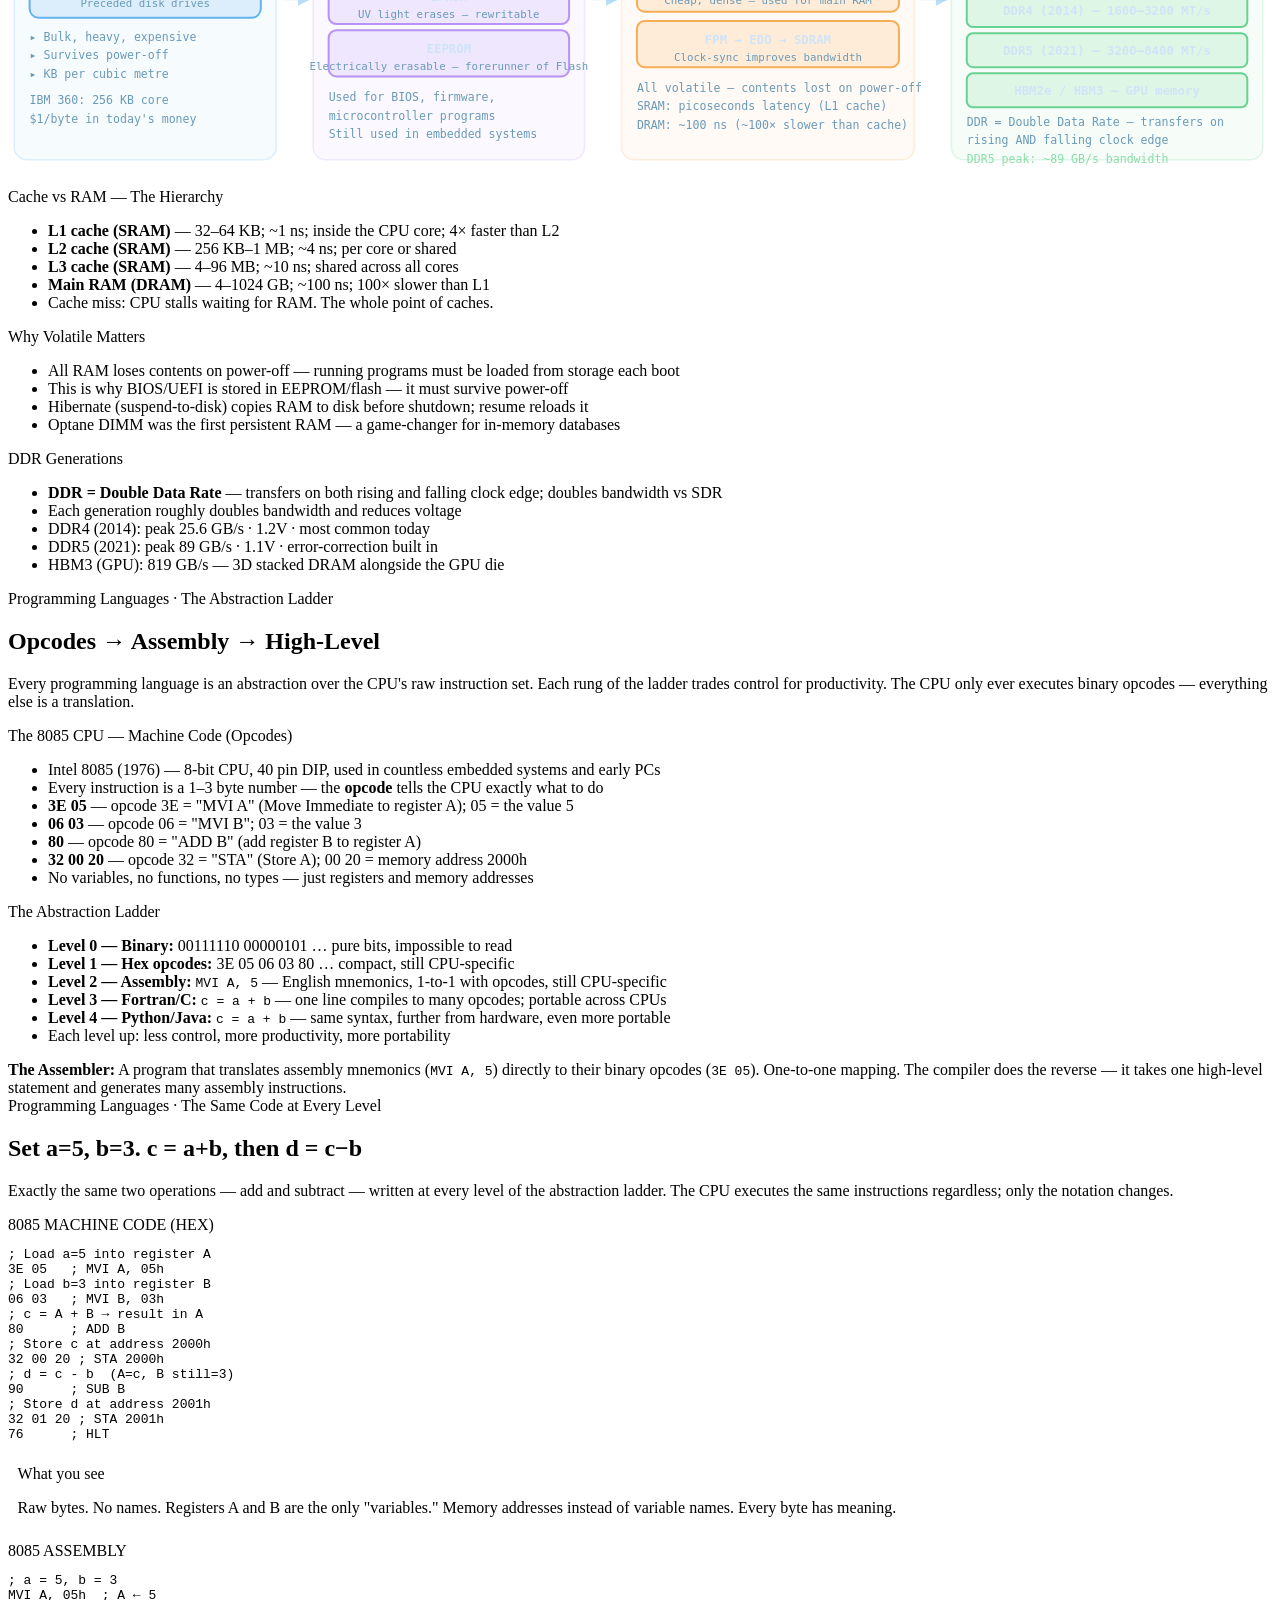
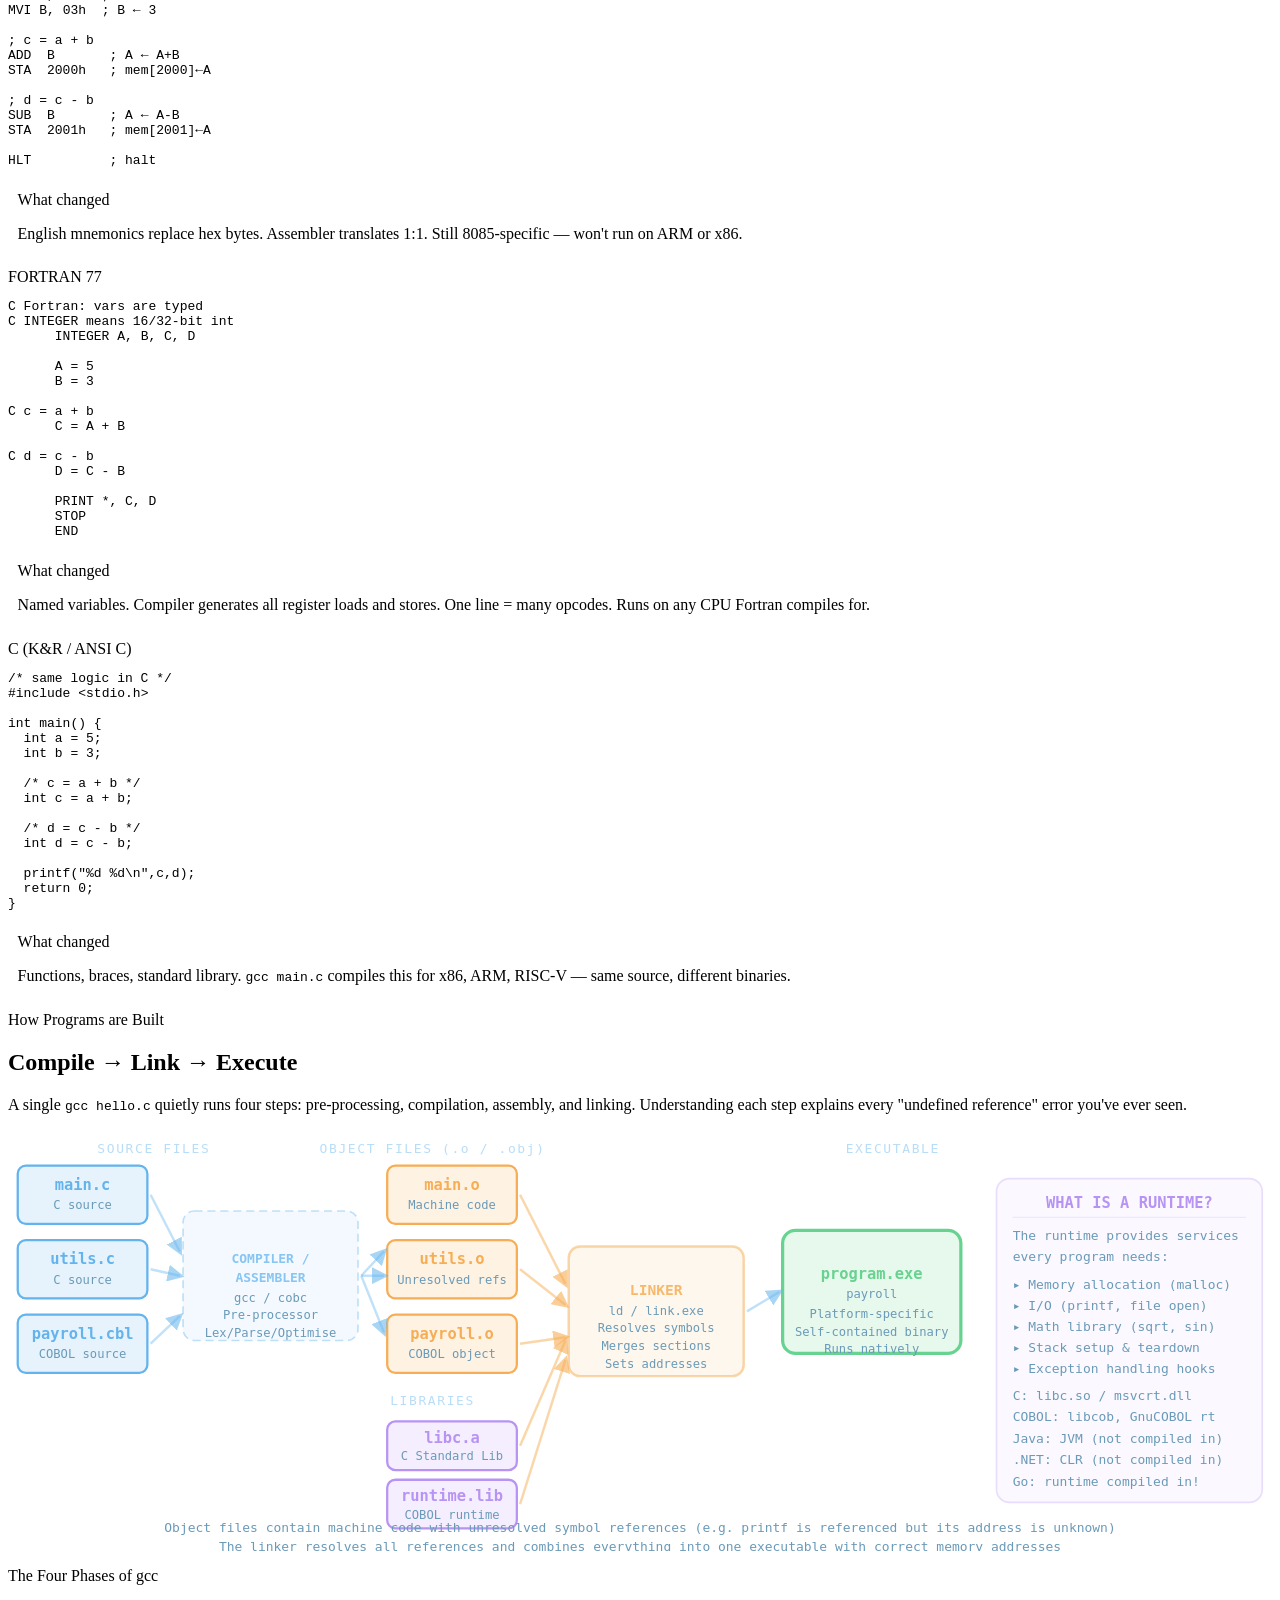
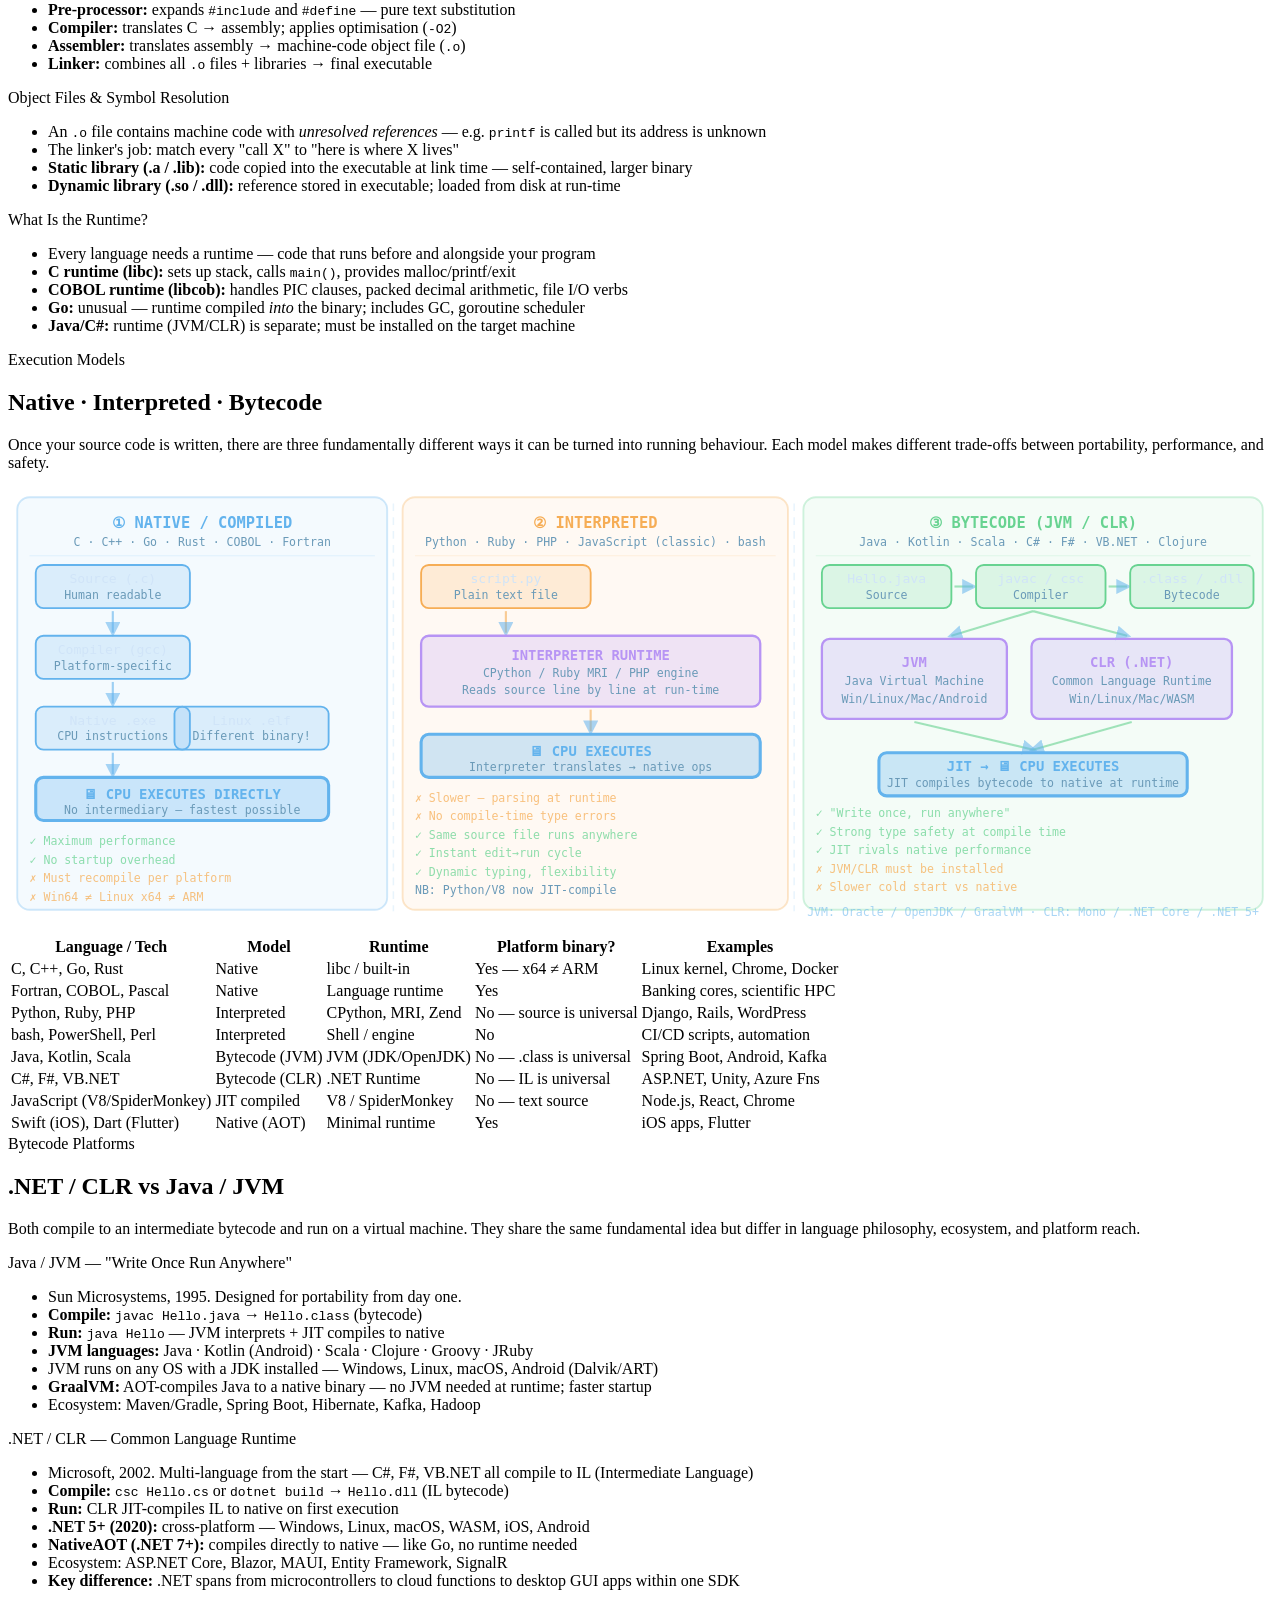
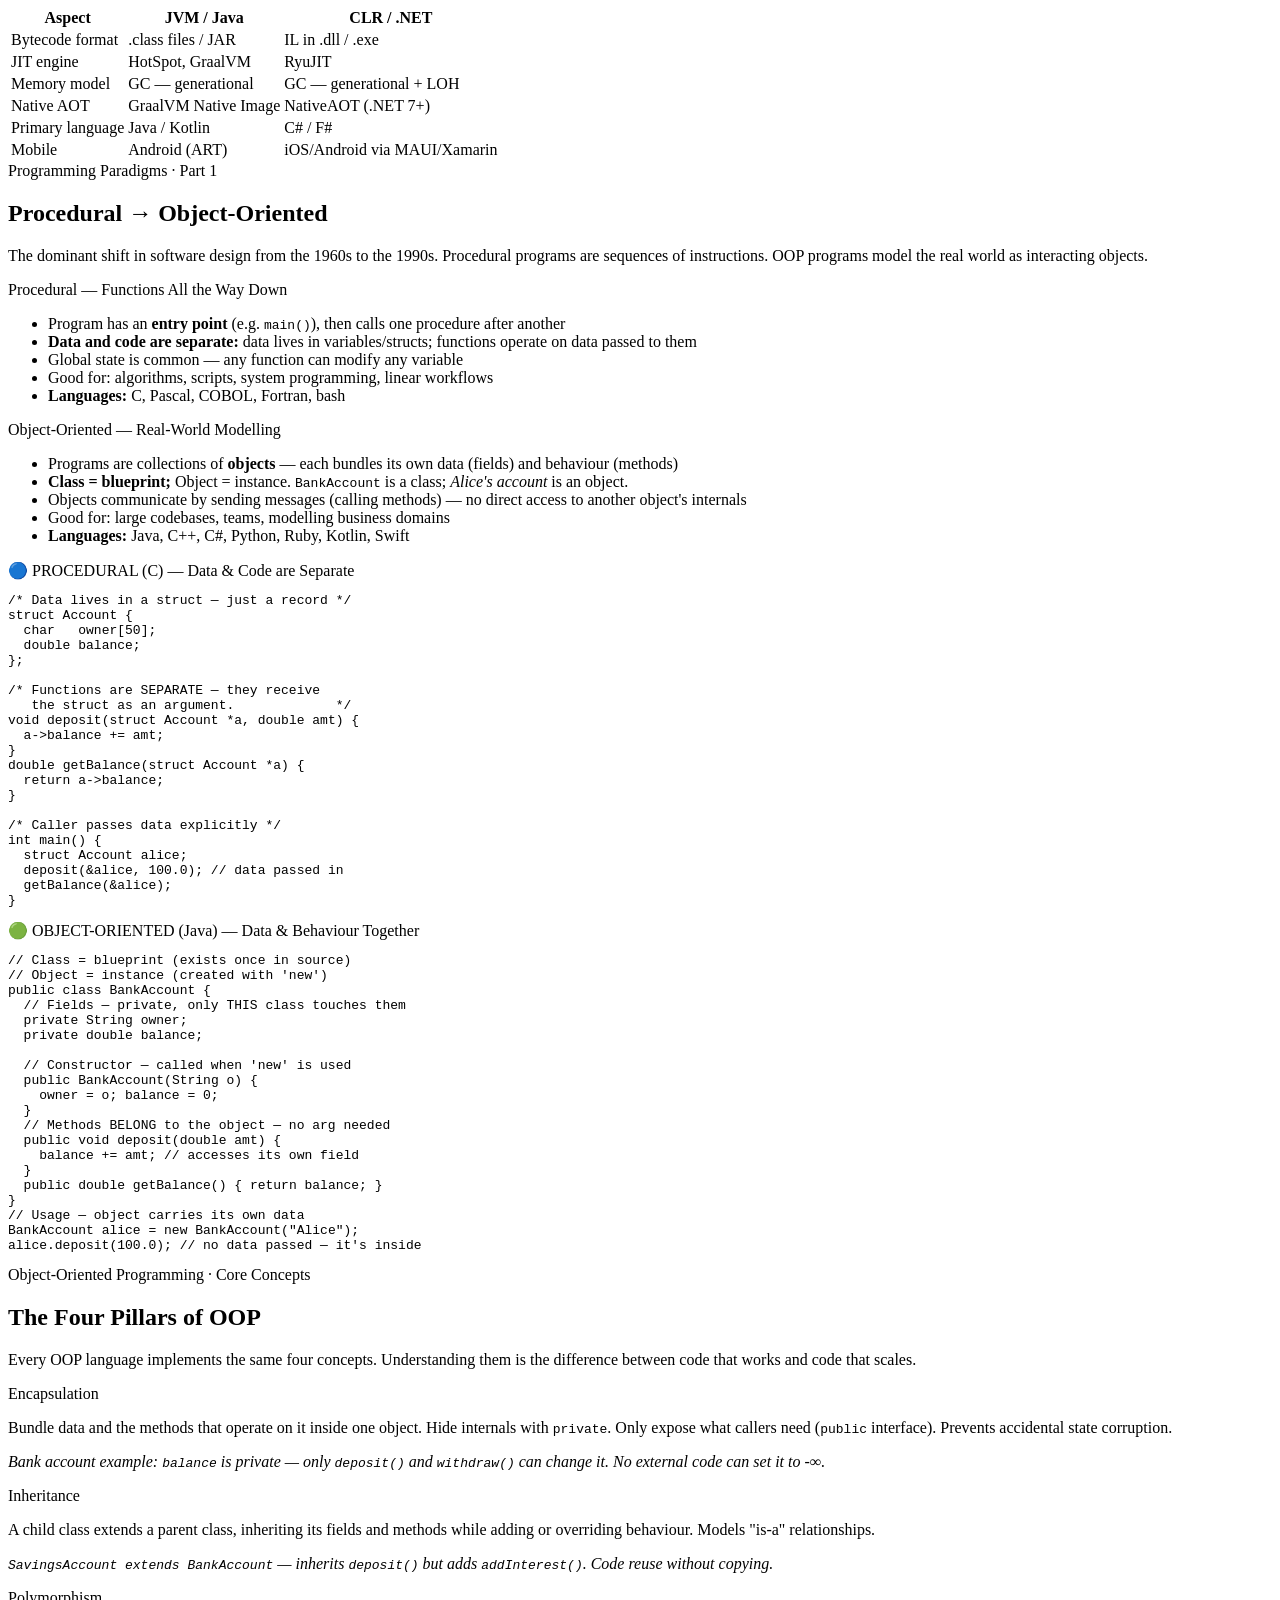
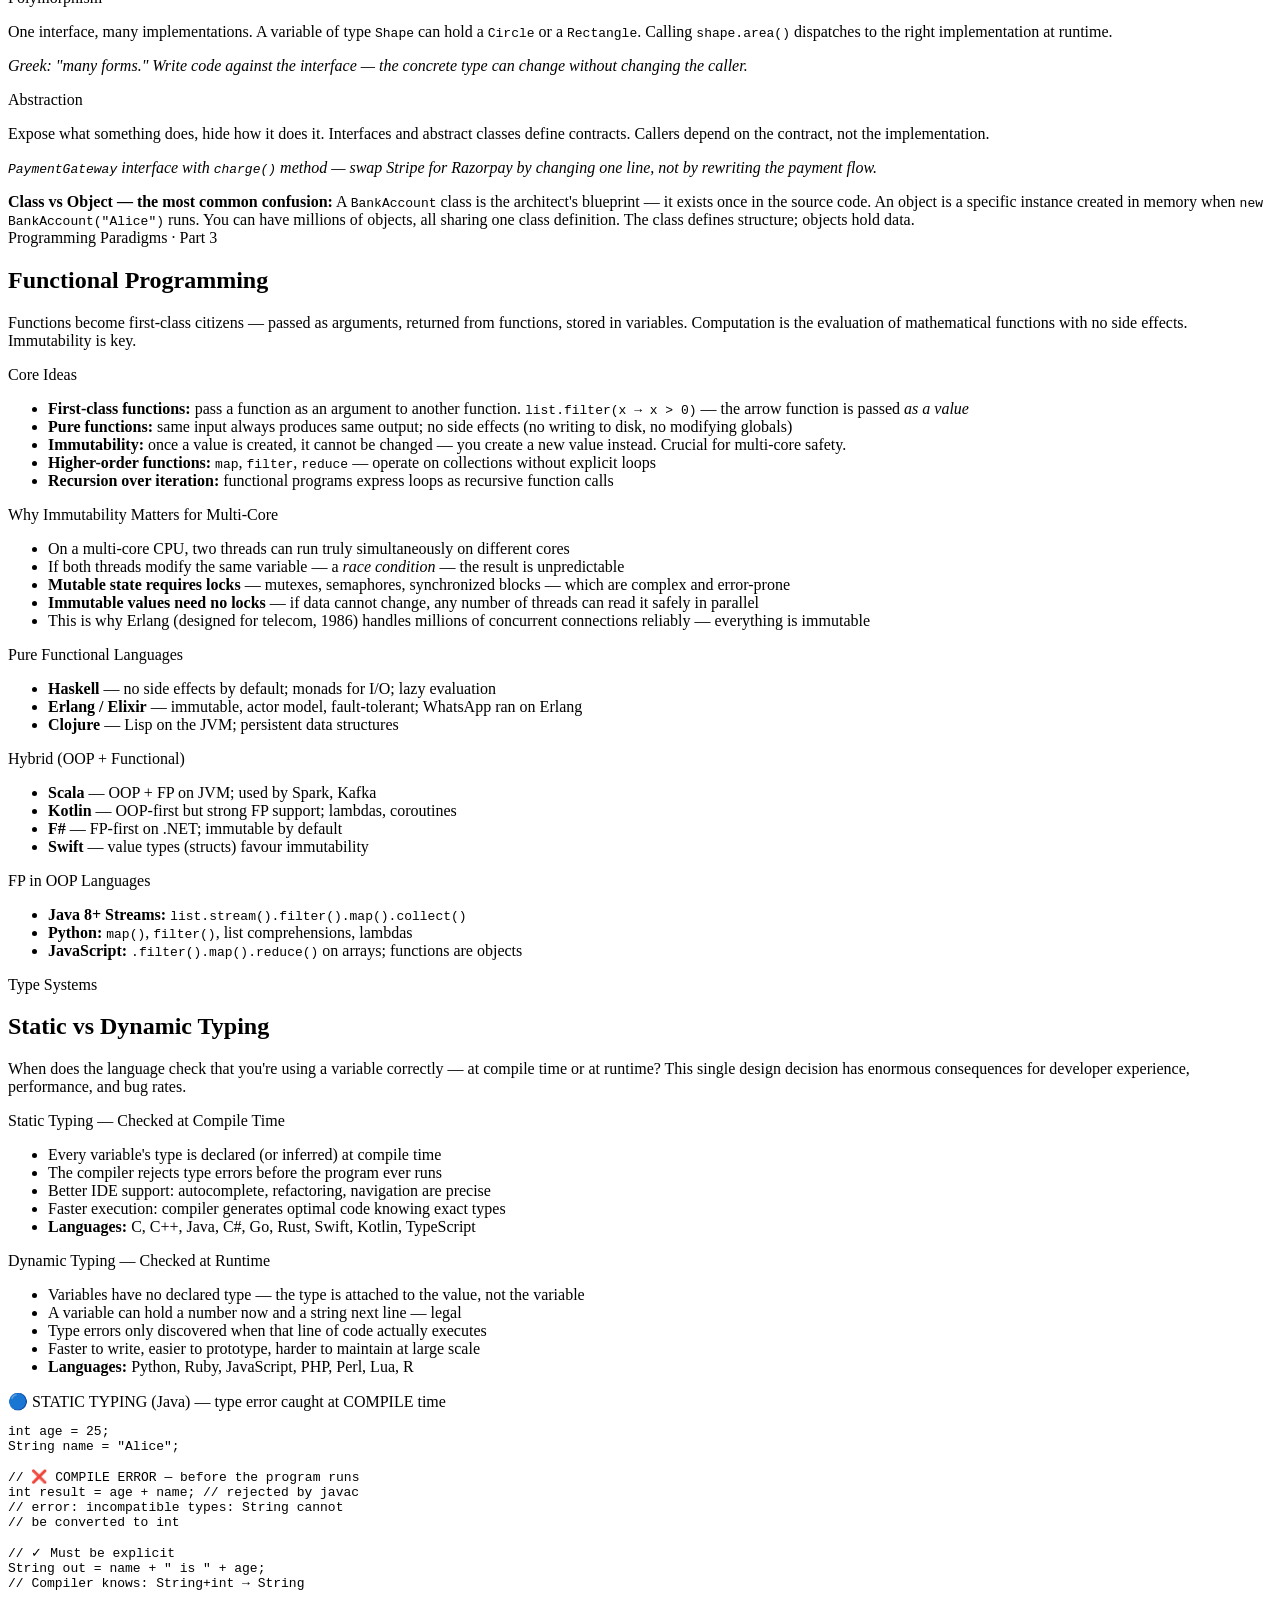
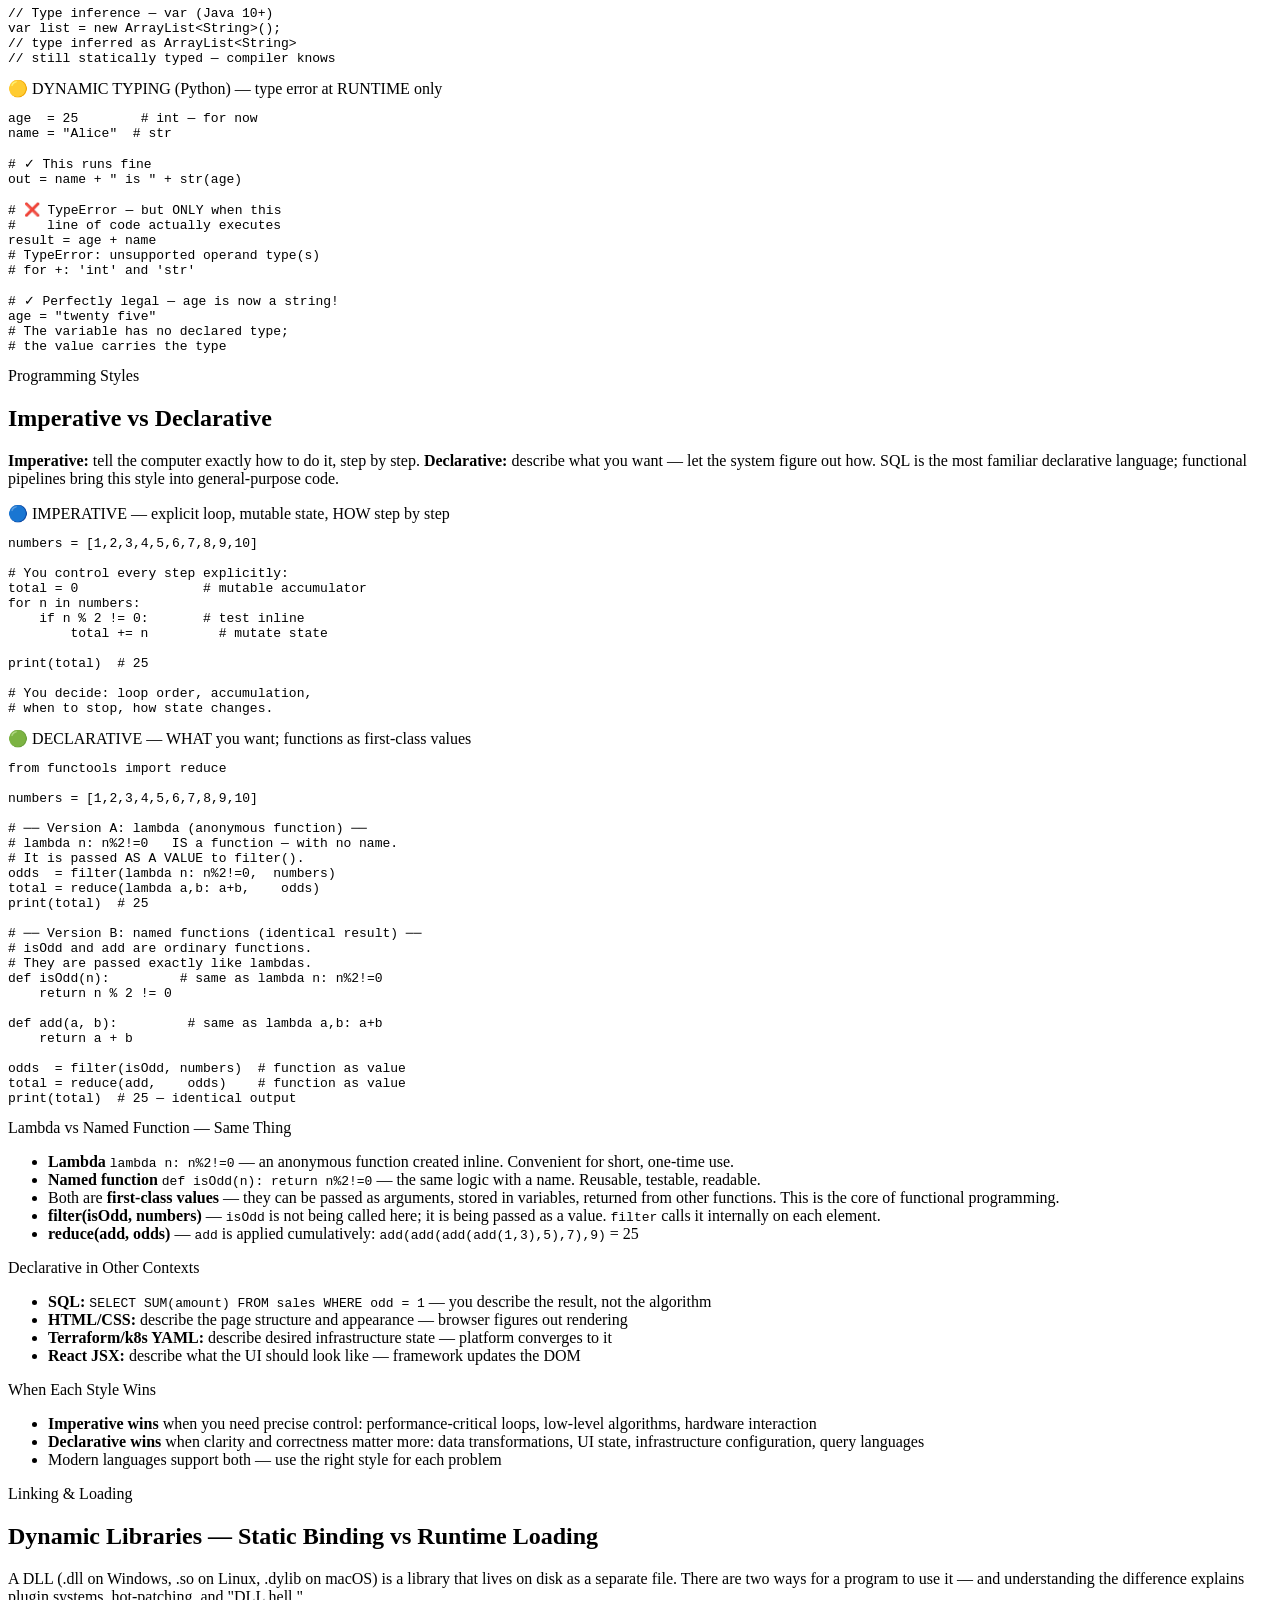
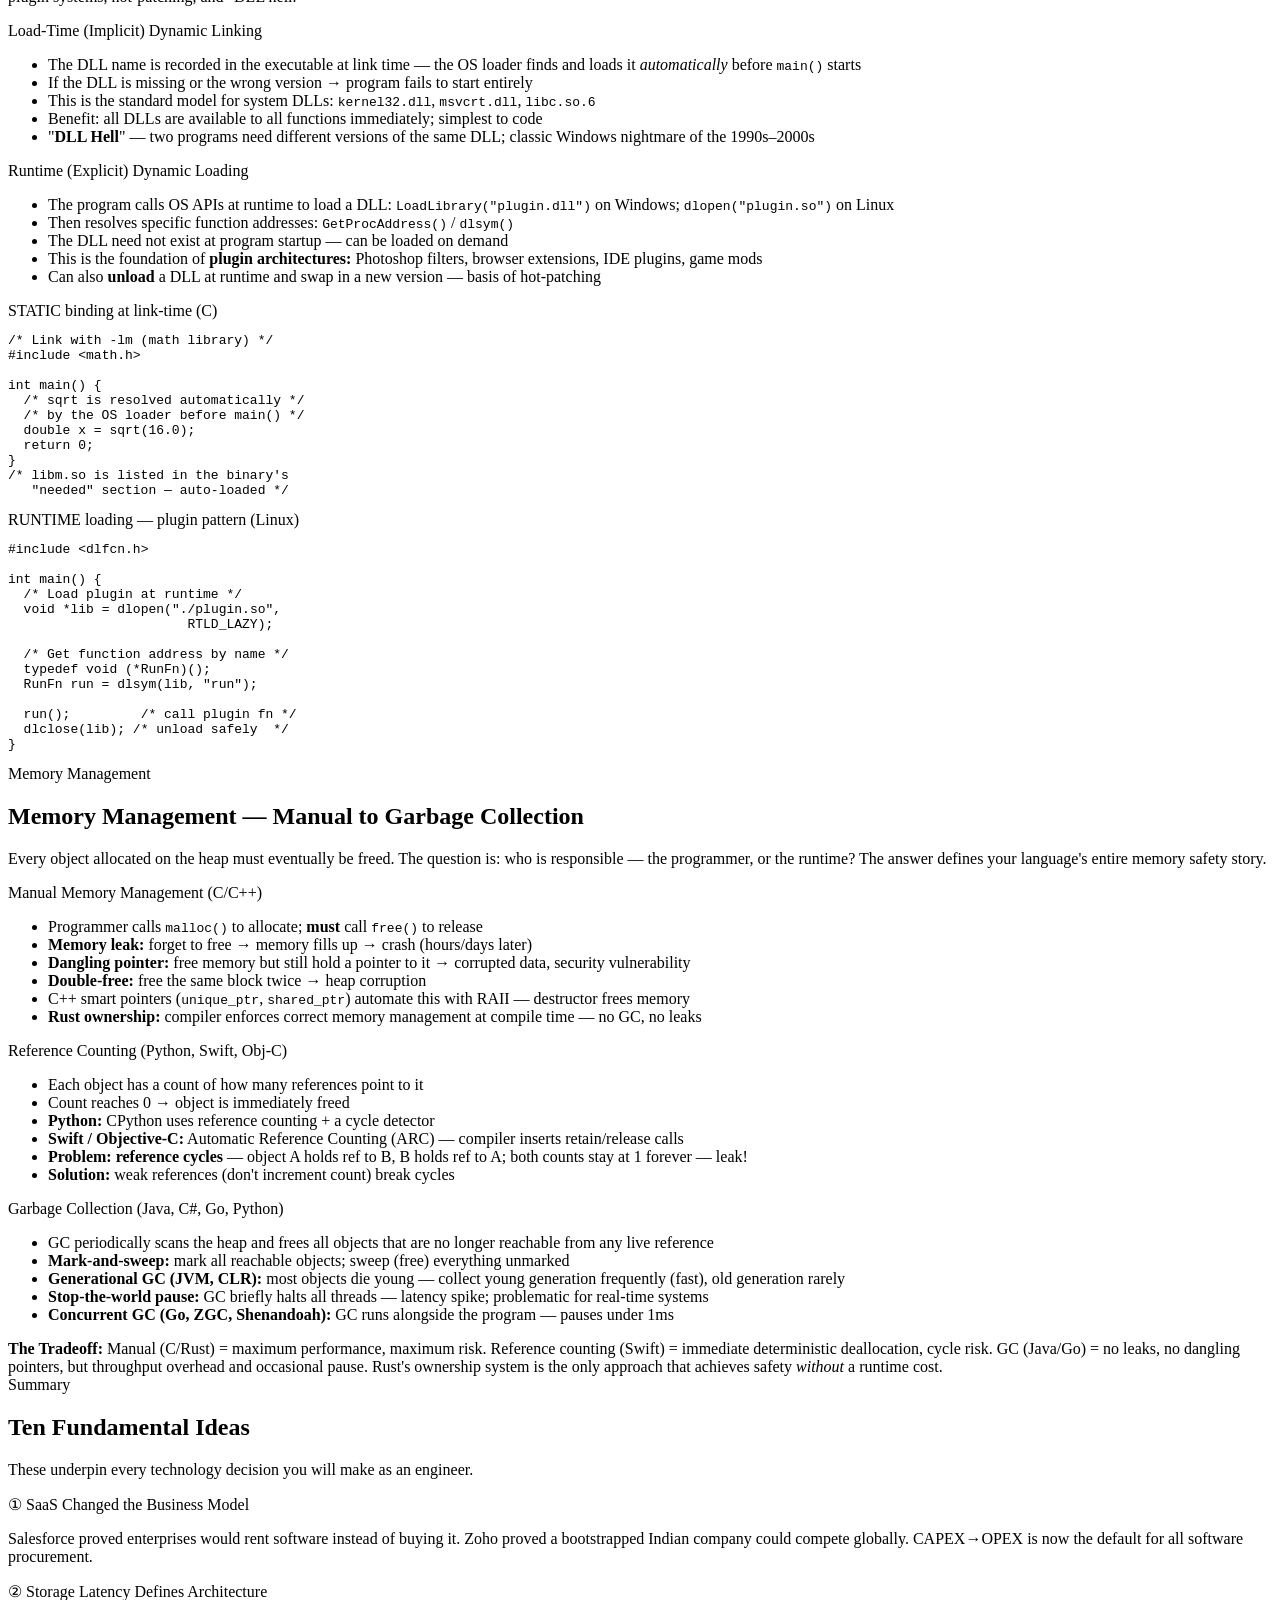
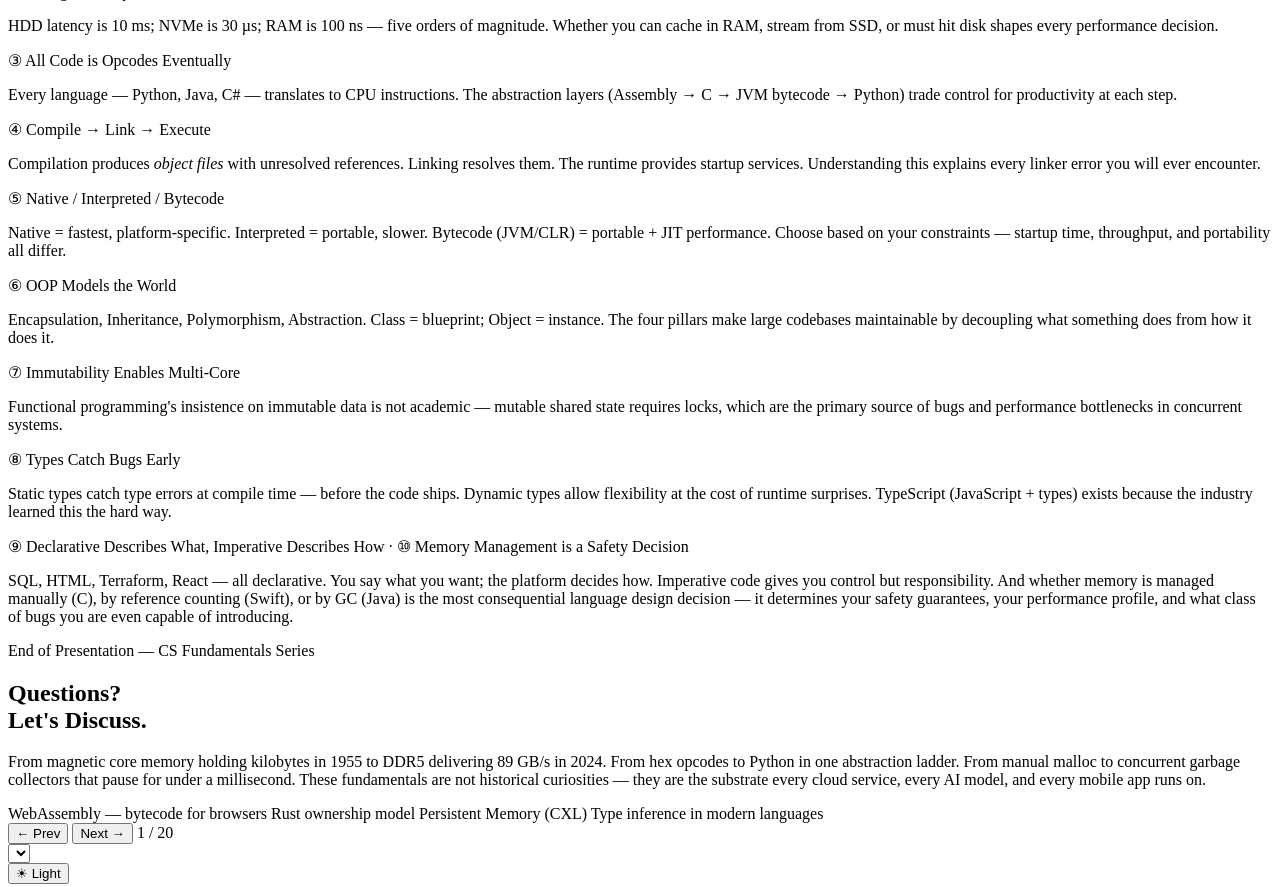
==== commit 9d3da1f8: "Update stylesheet and script links in index.html" ====
--- a/assignments/01 - assignments/index.html
+++ b/assignments/01 - assignments/index.html
@@ -4,7 +4,7 @@
   <meta charset="UTF-8"/>
   <meta name="viewport" content="width=device-width, initial-scale=1.0"/>
   <title>CS Fundamentals — Software, Storage &amp; Programming Languages</title>
-  <link rel="stylesheet" href="/shared/css/deck.css"/>
+  <link rel="stylesheet" href="/tutorials/shared/css/deck.css"/>
 </head>
 <body>
 
@@ -1041,6 +1041,6 @@
   </div>
 </nav>
 
-<script src="/shared/js/deck.js"></script>
+<script src="/tutorials/shared/js/deck.js"></script>
 </body>
 </html>
